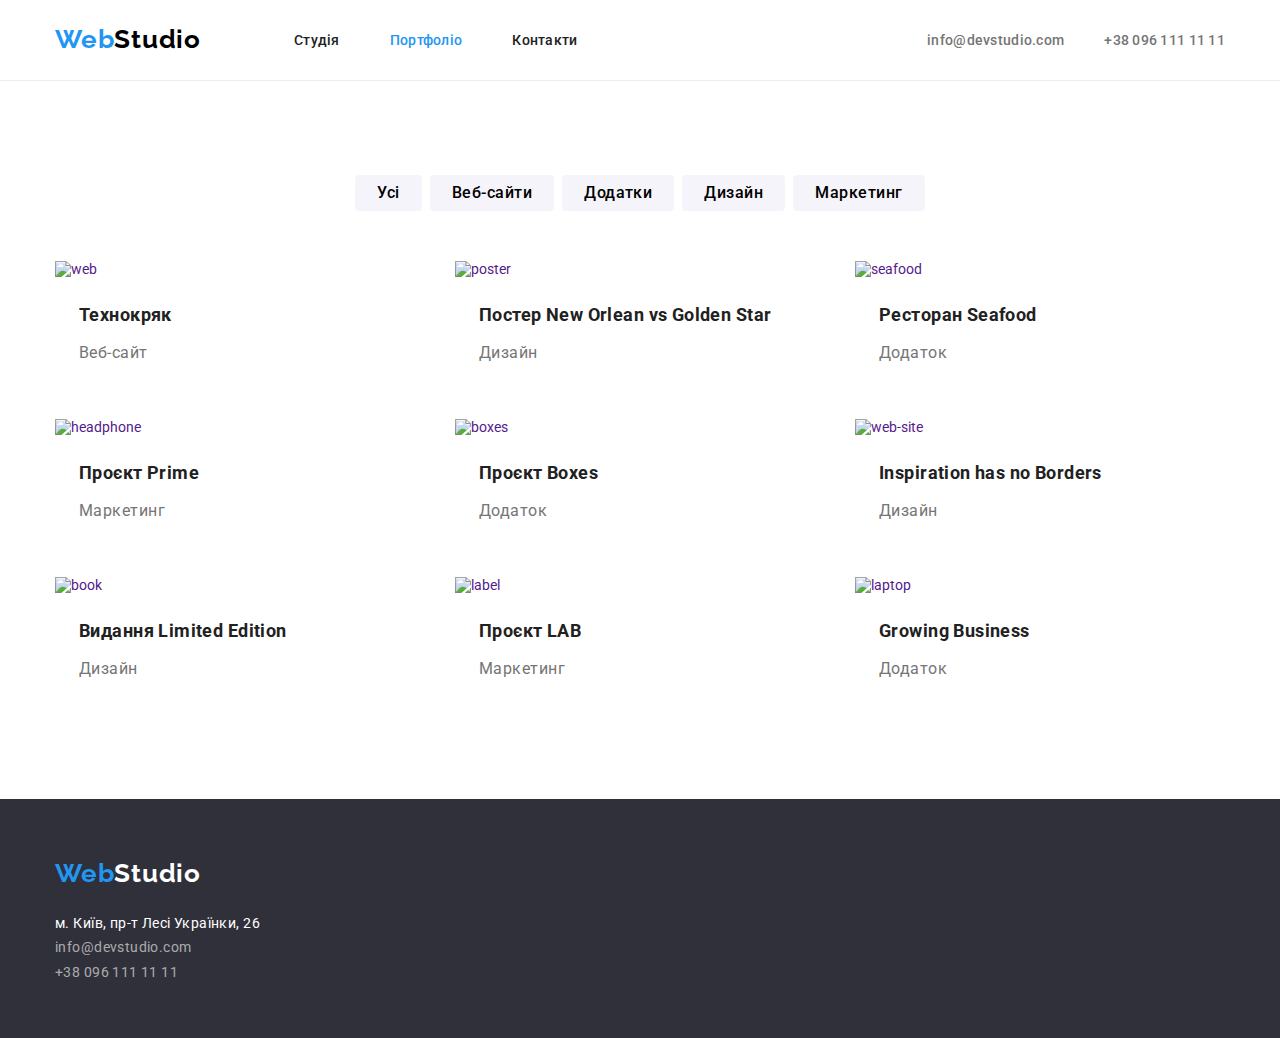
==== portfolio.html @ da52d229 "intermidiate" ====
<!DOCTYPE html>
<html lang="uk">
  <head>
    <meta charset="UTF-8" />
    <meta name="viewport" content="width=device-width, initial-scale=1.0" />
    <title>galery</title>
    <link
      rel="stylesheet"
      href="https://cdn.jsdelivr.net/npm/modern-normalize@2.0.0/modern-normalize.min.css"
    />
    <link rel="stylesheet" href="./css/styles.css" />
    <link rel="preconnect" href="https://fonts.googleapis.com" />
    <link rel="preconnect" href="https://fonts.gstatic.com" crossorigin />
    <link
      href="https://fonts.googleapis.com/css2?family=Raleway:wght@700&family=Roboto:wght@400;500;700;900&display=swap"
      rel="stylesheet"
    />
  </head>
  <body>
    <header class="header">
      <div class="container header">
        <nav class="navigation">
          <a class="webstudio-header" href="index.html"
            ><span class="web">Web</span><span class="studio">Studio</span></a
          >
          <ul class="navigation-header">
            <li><a class="nav" href="index.html">Студія </a></li>
            <li>
              <a class="nav nav-portf" href="portfolio.html">Портфоліо </a>
            </li>
            <li><a class="nav" href="">Контакти </a></li>
          </ul>
        </nav>
        <ul class="contact-header">
          <li>
            <a class="contact" href="mailto:info@devstudio.com"
              >info@devstudio.com</a
            >
          </li>
          <li>
            <a class="contact" href="tel:+380961111111">+38 096 111 11 11</a>
          </li>
        </ul>
      </div>
    </header>
    <main>
      <section class="section">
        <div class="container galery">
          <ul class="galery-nav">
            <li><button type="button" class="radio-button">Усі</button></li>
            <li>
              <button type="button" class="radio-button">Веб-сайти</button>
            </li>
            <li><button type="button" class="radio-button">Додатки</button></li>
            <li><button type="button" class="radio-button">Дизайн</button></li>
            <li>
              <button type="button" class="radio-button">Маркетинг</button>
            </li>
          </ul>

          <ul class="galery-item">
            <li class="item">
              <a href="">
                <img src="./images/tecnokryak.jpg" alt="web" width="370" />
                <h2 class="signature">Технокряк</h2>
                <p class="item-sigh">Веб-сайт</p>
              </a>
            </li>

            <li class="item">
              <a href="">
                <img src="./images/poster.jpg" alt="poster" width="370" />
                <h2 class="signature">Постер New Orlean vs Golden Star</h2>
                <p class="item-sigh">Дизайн</p>
              </a>
            </li>

            <li class="item">
              <a href="">
                <img src="./images/seafood.jpg" alt="seafood" width="370" />
                <h2 class="signature">Ресторан Seafood</h2>
                <p class="item-sigh">Додаток</p>
              </a>
            </li>

            <li class="item">
              <a href="">
                <img
                  src="./images/headphones.jpg"
                  alt="headphone"
                  width="370"
                />
                <h2 class="signature">Проєкт Prime</h2>
                <p class="item-sigh">Маркетинг</p>
              </a>
            </li>

            <li class="item">
              <a href="">
                <img src="./images/boxes.jpg" alt="boxes" width="370" />
                <h2 class="signature">Проєкт Boxes</h2>
                <p class="item-sigh">Додаток</p>
              </a>
            </li>

            <li class="item">
              <a href="">
                <img src="./images/web.jpg" alt="web-site" width="370" />
                <h2 class="signature">Inspiration has no Borders</h2>
                <p class="item-sigh">Дизайн</p>
              </a>
            </li>

            <li class="item">
              <a href="">
                <img src="./images/books.jpg" alt="book" width="370" />
                <h2 class="signature">Видання Limited Edition</h2>
                <p class="item-sigh">Дизайн</p>
              </a>
            </li>

            <li class="item">
              <a href="">
                <img src="./images/label.jpg" alt="label" width="370" />
                <h2 class="signature">Проєкт LAB</h2>
                <p class="item-sigh">Маркетинг</p>
              </a>
            </li>

            <li class="item">
              <a href="">
                <img src="./images/laptop.jpg" alt="laptop" width="370" />
                <h2 class="signature">Growing Business</h2>
                <p class="item-sigh">Додаток</p>
              </a>
            </li>
          </ul>
        </div>
      </section>
    </main>
    <footer class="footer">
      <div class="container">
        <a class="webstudio" href="index.html "
          ><span class="web">Web</span
          ><span class="studio-footer">Studio</span></a
        >
        <address class="adress">
          м. Київ, пр-т Лесі Українки, 26
          <a class="contact-footer" href="mailto:info@devstudio.com"
            >info@devstudio.com</a
          >
          <a class="contact-footer" href="tel:+380961111111"
            >+38 096 111 11 11</a
          >
        </address>
      </div>
    </footer>
  </body>
</html>
---- css/styles.css ----
/* #212121; - основний текст */
/* #757575; - підписи */
/* лого - #000000 #2196F3; */
:root{
  --title-text-color: #212121;
  --primary-text-color:#757575;
  --accent-color: #2196F3;
  --second-accent-color:#F5F4FA;
}
body{
   font-family: roboto, sans-serif;
   font-size: 14px;
   color: #212121;
   font-weight: 400;
}
.section{
  padding-top: 94px;
  padding-bottom: 94px;
}
ul {
  list-style-type: none;
}

a {
  text-decoration: none;
}
/* header */
.container {
  width: 1200px;
  padding-left: 15px;
  padding-right: 15px;
  margin-left: auto;
  margin-right: auto;
}
header{
  border-bottom: 1px solid #ECECEC;
}
 .web{
   color:var(--accent-color);
   font-family: raleway;
   font-size: 26px;
   letter-spacing: 0.78px;
   font-weight: 700;
 }
 .studio{
    color:black;
   font-family: raleway;
   font-size: 26px;
   letter-spacing: 0.78px;
   font-weight: 700;}

  .webstudio-header{
   text-decoration: none;
   margin-right: 93px;
   /* margin-top: 24px;
   margin-bottom: 25px; */
 } 

 .navigation-header{
  display: flex;
  justify-content: space-between;
  margin-top: 0px;
  margin-bottom:0px ;
  padding-left: 0px;


 } 
 .navigation {
   display: flex;
  align-items: center;
 } 

.contact-header{
  display: flex;
  margin-left: auto;
  margin-top: 0px;
  margin-bottom: 0px;
  padding-left: 0px;
} 

.contact-header li{ 
  margin-left: 40px;
}
.contact-header li:first-child{
  margin-left: 0px;
}
 .header{
  display: flex;
  align-items: center;
   
  margin-bottom: 0px;
 } 

.navigation-header li:last-child{
  margin-right: 0px;
} 
 .nav{
 font-weight: 500;
 letter-spacing: 0.28px;
 color: var(--title-text-color);
 text-decoration: none;
 display: block;
 margin-right: 50px;
 padding-top: 32px;
 padding-bottom: 32px;

 }
 .nav-index,
 .nav-portf{
  color: var(--accent-color);
  font-weight: 500;

 }
.nav:hover{
   color:var(--accent-color);
 }
 .nav:focus{
  color:var(--accent-color);
 }

 .contact{

   color:var(--primary-text-color);
   font-weight: 500;
   letter-spacing: 0.28px;
   text-decoration: none;
 }

 .contact:hover{
   color:var(--accent-color);
 }
 .contact:focus {
   color: var(--accent-color);
 }
 /* hero */
.hero{
    background-color: #2F303A;
    padding-bottom: 200px;
    padding-top: 200px;
  
 }
 .hero-title{
   color:#FFFFFf;
   text-align: center;
   font-size: 44px;
   font-weight: 900;
   line-height: 1.36;
   letter-spacing: 2.64px;
   text-transform: uppercase;
   margin-top:0px;
   margin-bottom: 30px;
   width: 696px;
   margin-right: auto;
   /* не центрується кнопка */
   margin-left: auto;

 }

 .button-hero{
   color: #FFF;
    font-size: 16px;
    font-weight: 700;
    line-height: 1.87;
    letter-spacing: 0.96px;
    background: var(--accent-color);
    cursor: pointer;
    border-radius: 4px;
    padding: 10px 24px;
    border: #2196F3;
    margin-left: auto;
    margin-right: auto;
 }

 /* descriotion */
 .description-title{
 
  margin-top: 0px;
  margin-bottom: 10px;
     font-size: 14px;
      font-weight: 700;
      letter-spacing: 0.42px;
 }
 .description{
color: var(--primary-text-color);
   line-height: 1.7;
   letter-spacing: 0.42px;
   margin-bottom: 0px;
   margin-top: 0px;
 }
  .dscr{
    display: flex;
    justify-content: space-between;
    padding-left: 0px;
    margin-top: 0px; 
    margin-bottom: 0px;
    padding-bottom: 94px;
  }
  .dscr li{
margin-right: 30px;
width: 270px;
  }
  .dscr :last-child{
    margin-right:0px;
  }
/* info */
.info{
  display: flex;
  padding-left: 0px;
  margin-top: 0px;

}

.item{
  margin-right: 30px;
}
.item>img{
  display: block;
}

.item:last-child{
  margin-right: 0px;
}
    /* comand */
 .title{
      font-size: 36px;
    text-align: center;
      letter-spacing: 1.08px;
      margin-top: 0px;
      margin-bottom: 50px;

 }
 .comand{
  background-color: var(--second-accent-color);
 
  margin-bottom: 0px;
}

 .team{
  display: flex;
  padding-left: 0px;
  margin-bottom: 0px;
 }
.member{
  margin-right: 30px;
  margin-top: 0px;
  text-align: center;
  background-color: #FFF;
  border-bottom: 1px solid #757575;
  border-radius: 4px;
 
}
.member:last-child{
  margin-right: 0px;
}
.member img{
  margin-bottom: 30px;
 
}
 .name{     
      font-size: 16px;
      font-weight: 500;
      letter-spacing: 0.48px;
      margin-bottom: 10px;
      margin-top:0px;
      
 }
 .prof{
   color: var(--primary-text-color);
      font-size: 16px;
      letter-spacing: 0.48px;
      text-decoration: none;
      margin-top: 0px;
      margin-bottom: 30px;
 }
 .adress{
   color: #FFF;
      line-height: 0.87;
      letter-spacing: 0.42px;
      font-style: normal;
      margin-top: 28px;
      margin-bottom: 0px;
 }
 
 .radio-button{
  font-size: 16px;
  font-weight: 500;
  line-height: 1.5;
  letter-spacing: 0.48px;
  cursor: pointer;
  background-color: var(--second-accent-color);
  font-family: inherit;
  border: #757575;
  padding: 6px 22px;
  border-radius: 4px;
  margin:0px;
}
/* .galery-nav:last-child{
  margin-left: 0px;
} */
.galery-nav li{
  margin-right: 8px;
}
.galery-nav li:last-child{
  margin-right: 0px;
}
 .radio-button:hover{
  color: #fff;
  background-color: var(--accent-color);
 }
  .radio-button:focus {
   color: #fff;
  background-color: var(--accent-color);
}

 .signature{
  text-decoration: none;
    font-size: 18px;
    font-weight: 700;
    letter-spacing: 0.42px;
    color: var(--title-text-color);
    line-height: 0.5px;
    margin: 0px;
    margin-top: 20px;
    line-height: 2.0;
    margin-left: 24px;

 }

 
 .contact-footer{
  color: rgba(255, 255, 255, 0.60);
  text-decoration: none ;
  font-style: normal;
  display: block;
 }
 .contact-footer:first-child{
  margin-top: 12px;
  margin-bottom: 12px;
 }
 .contact-footer:hover,
 .contact0footer:focus{
  color: var(--accent-color);
 }

 .footer{
  background-color: #2F303A;
  padding-top: 60px;
  padding-bottom: 60px;
    /* padding-left: 215px; */
 }
   .studio-footer{
  color: #FFF;
  font-family: raleway;
  font-size: 26px;
     letter-spacing: 0.78px;
    font-weight: 700;
   

 }  
.galery-nav{
  display: flex;
  margin-top: 0px;
  justify-content: center;
  padding-left: 0px;
  margin-bottom: 50px;
}

 .galery{
  /* padding-top: 94px;
  padding-bottom: 94px; */
  margin-bottom: 0px;
}
.galery-item{
  display: flex;
  flex-wrap: wrap;
  /* justify-content: center; */
  padding-left: 0px;
  margin-bottom: 0px;
  margin-top: 0px;
}
.item{
  margin-right: 30px;
  margin-bottom: 30px;
  /* border: 1px solid #ECECEC;
   */
}
.item img{
  display: block;
}
.item:nth-child(3n){
  margin-right: 0px;
}
.item:nth-last-child(-n + 3) {
  margin-bottom: 0px;
}
.item-sigh{
 color: var(--primary-text-color);
 font-size: 16px;
 letter-spacing: 0.48px;
 text-decoration: none;

 margin-top: 4px;
 line-height: 2.0;
 margin-left: 24px;
 margin-bottom: 20px;
}
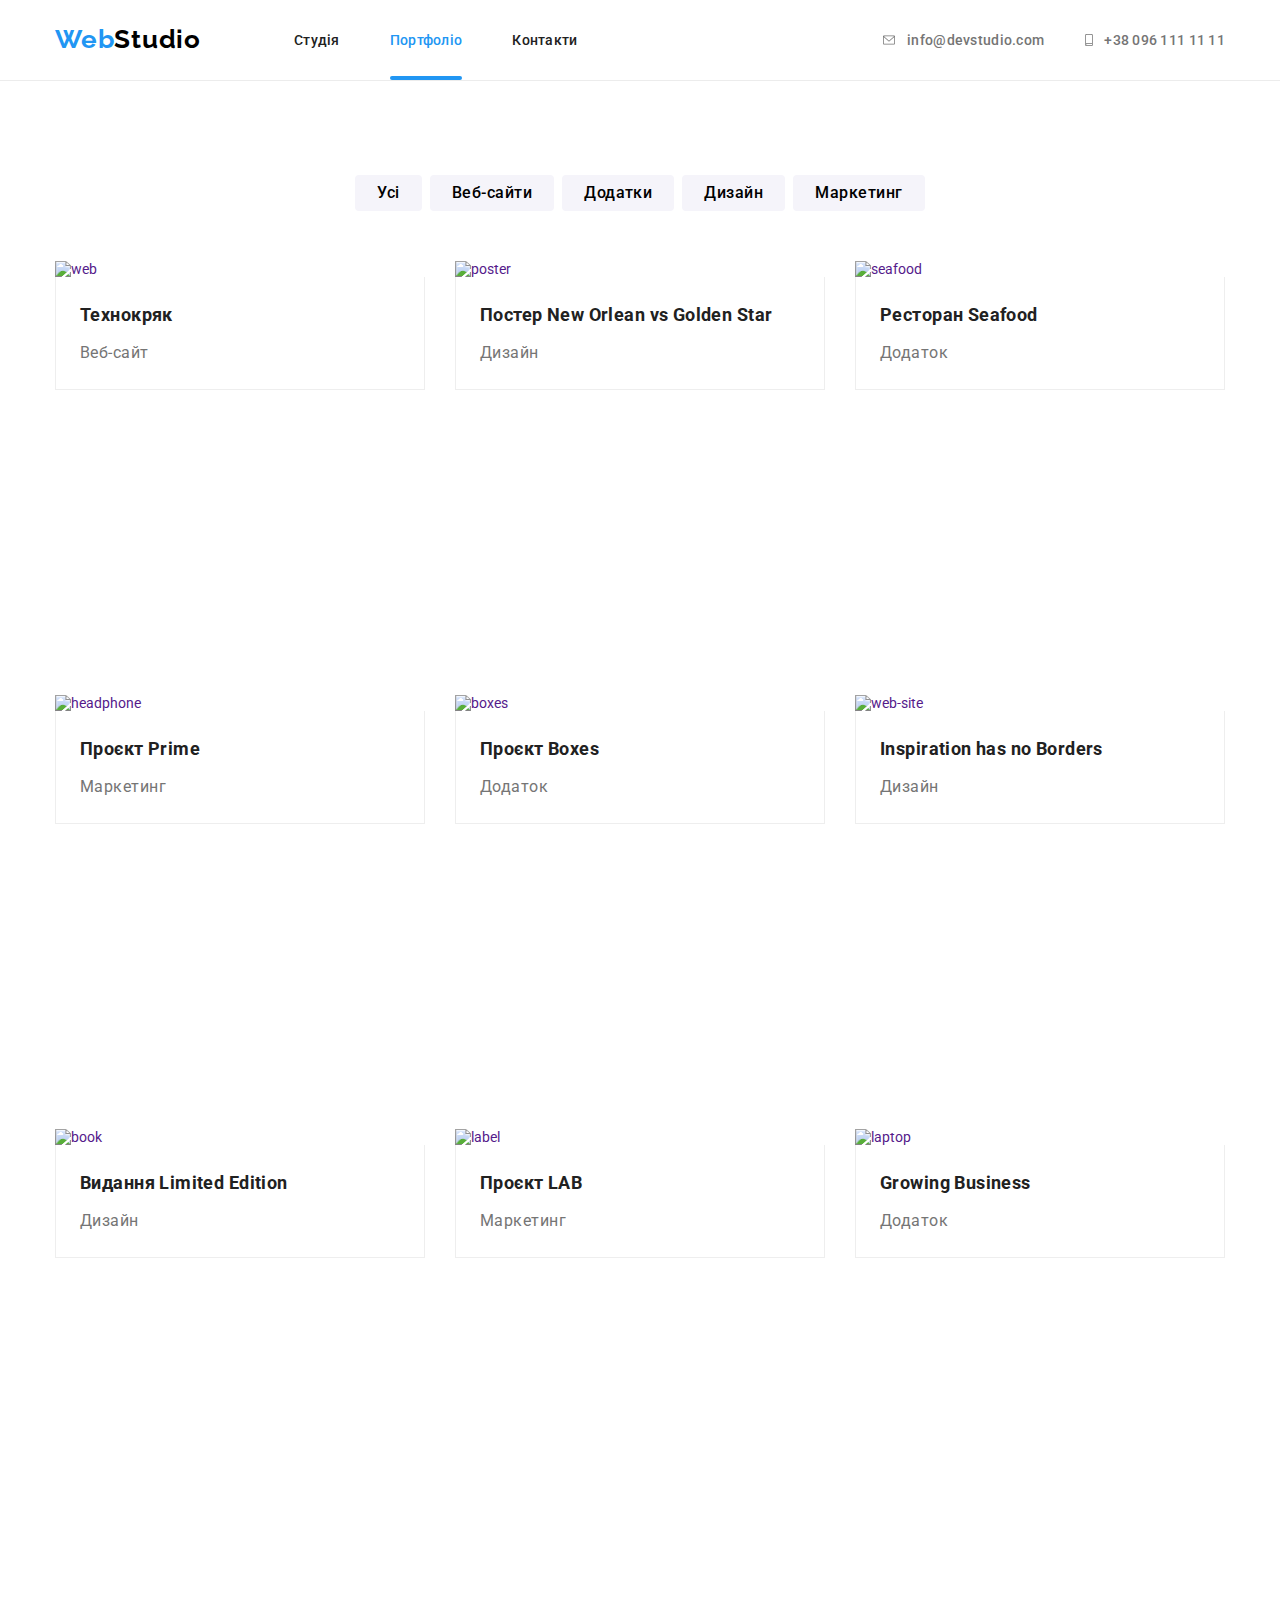
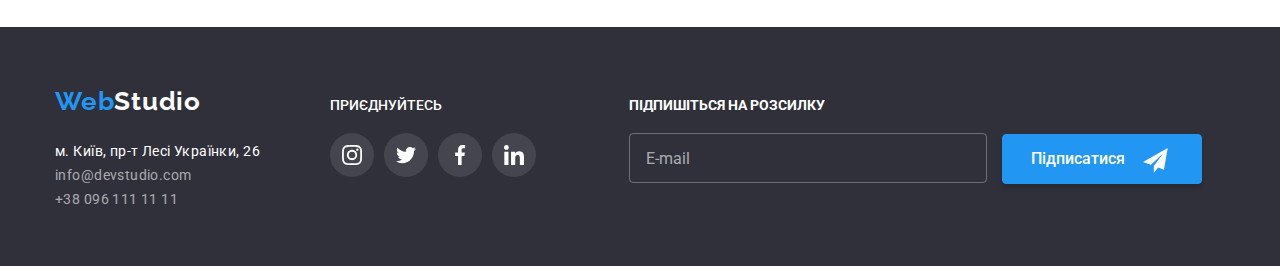
==== commit 1650faec: "f" ====
--- a/portfolio.html
+++ b/portfolio.html
@@ -17,16 +17,18 @@
     />
   </head>
   <body>
-    <header class="header">
+    <header>
       <div class="container header">
         <nav class="navigation">
           <a class="webstudio-header" href="index.html"
             ><span class="web">Web</span><span class="studio">Studio</span></a
           >
           <ul class="navigation-header">
-            <li><a class="nav" href="index.html">Студія </a></li>
-            <li>
-              <a class="nav nav-portf" href="portfolio.html">Портфоліо </a>
+            <li>
+              <a class="nav" href="index.html">Студія </a>
+            </li>
+            <li>
+              <a class="nav current" href="portfolio.html">Портфоліо </a>
             </li>
             <li><a class="nav" href="">Контакти </a></li>
           </ul>
@@ -34,16 +36,25 @@
         <ul class="contact-header">
           <li>
             <a class="contact" href="mailto:info@devstudio.com"
-              >info@devstudio.com</a
+              ><svg class="envelope" width="16" height="12">
+                <use href="./images/sprite.svg#icon-envelope"></use></svg>info@devstudio.com</a
             >
           </li>
           <li>
-            <a class="contact" href="tel:+380961111111">+38 096 111 11 11</a>
+            <a class="contact" href="tel:+380961111111"
+              ><svg class="tell">
+                <use
+                  href="./images/sprite.svg#icon-smartphonetel1"
+                  width="10px"
+                  height="12px"
+                ></use></svg >+38 096 111 11 11</a
+            >
           </li>
         </ul>
       </div>
     </header>
     <main>
+      <!-- навігація галереї -->
       <section class="section">
         <div class="container galery">
           <ul class="galery-nav">
@@ -58,88 +69,137 @@
             </li>
           </ul>
 
+          <!-- галерея -->
+
           <ul class="galery-item">
-            <li class="item">
-              <a href="">
+            <li class="item-list">
+              <a class="item" href="">
+                <div class="position">
                 <img src="./images/tecnokryak.jpg" alt="web" width="370" />
-                <h2 class="signature">Технокряк</h2>
-                <p class="item-sigh">Веб-сайт</p>
-              </a>
-            </li>
-
-            <li class="item">
-              <a href="">
+                <div class="anim"><p class="galery-dscr">Ресурс пропонує комплексні пропозиції з різним рівнем функціоналу та сервісів. Все це дозволить відвідувачу отримати вичерпні відомості про компанію чи приватну особу.</p></div>
+              </div>
+                <div class="item-dscr">
+                  <h2 class="signature">Технокряк</h2>
+                  <p class="item-sigh">Веб-сайт</p>
+                </div>
+              </a>
+            </li>
+
+            <li class="item-list">
+              <a class="item" href="">
+                <div class="position">
                 <img src="./images/poster.jpg" alt="poster" width="370" />
-                <h2 class="signature">Постер New Orlean vs Golden Star</h2>
-                <p class="item-sigh">Дизайн</p>
-              </a>
-            </li>
-
-            <li class="item">
-              <a href="">
+                <div class="anim"><p class="galery-dscr">Ресурс пропонує комплексні пропозиції з різним рівнем функціоналу та сервісів. Все це дозволить відвідувачу отримати вичерпні відомості про компанію чи приватну особу.</p></div>
+              </div>
+                <div class="item-dscr">
+                  <h2 class="signature">Постер New Orlean vs Golden Star</h2>
+                  <p class="item-sigh">Дизайн</p>
+                </div>
+              </a>
+            </li>
+
+            <li class="item-list">
+              <a class="item" href="">
+                <div class="position">
                 <img src="./images/seafood.jpg" alt="seafood" width="370" />
-                <h2 class="signature">Ресторан Seafood</h2>
-                <p class="item-sigh">Додаток</p>
-              </a>
-            </li>
-
-            <li class="item">
-              <a href="">
+                <div class="anim"><p class="galery-dscr">Ресурс пропонує комплексні пропозиції з різним рівнем функціоналу та сервісів. Все це дозволить відвідувачу отримати вичерпні відомості про компанію чи приватну особу.</p></div>
+              </div>
+                <div class="item-dscr">
+                  <h2 class="signature">Ресторан Seafood</h2>
+                  <p class="item-sigh">Додаток</p>
+                </div>
+              </a>
+            </li>
+
+            <li class="item-list">
+              <a class="item" href="">
+                <div class="position">
                 <img
                   src="./images/headphones.jpg"
                   alt="headphone"
                   width="370"
                 />
-                <h2 class="signature">Проєкт Prime</h2>
-                <p class="item-sigh">Маркетинг</p>
-              </a>
-            </li>
-
-            <li class="item">
-              <a href="">
+                <div class="anim"><p class="galery-dscr">Ресурс пропонує комплексні пропозиції з різним рівнем функціоналу та сервісів. Все це дозволить відвідувачу отримати вичерпні відомості про компанію чи приватну особу.</p></div>
+              </div>
+                <div class="item-dscr">
+                  <h2 class="signature">Проєкт Prime</h2>
+                  <p class="item-sigh">Маркетинг</p>
+                </div>
+              </a>
+            </li>
+
+            <li class="item-list">
+              <a class="item" href="">
+                <div class="position">
                 <img src="./images/boxes.jpg" alt="boxes" width="370" />
-                <h2 class="signature">Проєкт Boxes</h2>
-                <p class="item-sigh">Додаток</p>
-              </a>
-            </li>
-
-            <li class="item">
-              <a href="">
+                <div class="anim"><p class="galery-dscr">Ресурс пропонує комплексні пропозиції з різним рівнем функціоналу та сервісів. Все це дозволить відвідувачу отримати вичерпні відомості про компанію чи приватну особу.</p></div>
+              </div>
+                <div class="item-dscr">
+                  <h2 class="signature">Проєкт Boxes</h2>
+                  <p class="item-sigh">Додаток</p>
+                </div>
+              </a>
+            </li>
+
+            <li class="item-list">
+              <a class="item" href="">
+                <div class="position">
                 <img src="./images/web.jpg" alt="web-site" width="370" />
-                <h2 class="signature">Inspiration has no Borders</h2>
-                <p class="item-sigh">Дизайн</p>
-              </a>
-            </li>
-
-            <li class="item">
-              <a href="">
+                <div class="anim"><p class="galery-dscr">Ресурс пропонує комплексні пропозиції з різним рівнем функціоналу та сервісів. Все це дозволить відвідувачу отримати вичерпні відомості про компанію чи приватну особу.</p></div>
+              </div>
+                <div class="item-dscr">
+                  <h2 class="signature">Inspiration has no Borders</h2>
+                  <p class="item-sigh">Дизайн</p>
+                </div>
+              </a>
+            </li>
+
+            <li class="item-list">
+              <a class="item" href="">
+                <div class="position">
                 <img src="./images/books.jpg" alt="book" width="370" />
-                <h2 class="signature">Видання Limited Edition</h2>
-                <p class="item-sigh">Дизайн</p>
-              </a>
-            </li>
-
-            <li class="item">
-              <a href="">
+                <div class="anim"><p class="galery-dscr">Ресурс пропонує комплексні пропозиції з різним рівнем функціоналу та сервісів. Все це дозволить відвідувачу отримати вичерпні відомості про компанію чи приватну особу.</p></div>
+              </div>
+                <div class="item-dscr">
+                  <h2 class="signature">Видання Limited Edition</h2>
+                  <p class="item-sigh">Дизайн</p>
+                </div>
+              </a>
+            </li>
+
+            <li class="item-list">
+              <a class="item" href="">
+                <div class="position">
                 <img src="./images/label.jpg" alt="label" width="370" />
-                <h2 class="signature">Проєкт LAB</h2>
-                <p class="item-sigh">Маркетинг</p>
-              </a>
-            </li>
-
-            <li class="item">
-              <a href="">
+                <div class="anim"><p class="galery-dscr">Ресурс пропонує комплексні пропозиції з різним рівнем функціоналу та сервісів. Все це дозволить відвідувачу отримати вичерпні відомості про компанію чи приватну особу.</p></div>
+              </div>
+                <div class="item-dscr">
+                  <h2 class="signature">Проєкт LAB</h2>
+                  <p class="item-sigh">Маркетинг</p>
+                </div>
+              </a>
+            </li>
+
+            <li class="item-list">
+              <a class="item" href="">
+                <div class="position">
                 <img src="./images/laptop.jpg" alt="laptop" width="370" />
-                <h2 class="signature">Growing Business</h2>
-                <p class="item-sigh">Додаток</p>
+                <div class="anim"><p class="galery-dscr">Ресурс пропонує комплексні пропозиції з різним рівнем функціоналу та сервісів. Все це дозволить відвідувачу отримати вичерпні відомості про компанію чи приватну особу.</p></div>
+              </div>
+                <div class="item-dscr">
+                  <h2 class="signature">Growing Business</h2>
+                  <p class="item-sigh">Додаток</p>
+                </div>
               </a>
             </li>
           </ul>
         </div>
       </section>
     </main>
+    <!-- футер -->
     <footer class="footer">
-      <div class="container">
+      <div class="container end">
+        <div сlass="footer-item">
         <a class="webstudio" href="index.html "
           ><span class="web">Web</span
           ><span class="studio-footer">Studio</span></a
@@ -154,6 +214,58 @@
           >
         </address>
       </div>
+      <div class="footer-item">
+        <p class="welcome">Приєднуйтесь</p>
+        <ul class="social-list">
+          <li class="socials-item">
+            <a class="socials-link-end"
+              href=""
+              target="_blank"
+              rel="noopener noreferrer"
+              aria-label="іконка Інстаграм"
+            >
+              <svg class="socials-icon-end" width="20px" height="20px">
+                <use
+                  href="./images/sprite.svg#icon-instagram" ></use></svg></a>
+          </li>
+          <li class="socials-item"><a class="socials-link-end"
+            href=""
+            target="_blank"
+            rel="noopener noreferrer"
+            aria-label="іконка Твітер"
+          >
+            <svg class="socials-icon-end" width="20px" height="20px">
+              <use
+                href="./images/sprite.svg#icon-twitter-1" ></use></svg></a></li>
+          <li class="socials-item"><a class="socials-link-end"
+            href=""
+            target="_blank"
+            rel="noopener noreferrer"
+            aria-label="іконка Фейсбук"
+          >
+            <svg class="socials-icon-end
+            " width="20px" height="20px">
+              <use
+                href="./images/sprite.svg#icon-facebook-1" ></use></svg></a></li>
+          <li class="socials-item "><a class="socials-link-end"
+            href=""
+            target="_blank"
+            rel="noopener noreferrer"
+            aria-label="іконка Лінкедін"
+          >
+            <svg class="socials-icon-end" width="20px" height="20px">
+              <use
+                href="./images/sprite.svg#icon-linkedin-1" ></use></svg></a></li>
+        </ul>
+       
+      </div>
+      <form class="footer-form">
+        <b class="subscribe">Підпишіться на розсилку</b>
+        <input class="input-footer" type="email" name="user-email" placeholder="E-mail">
+        <button class="footer-button" type="submit"> <svg class="button-icon" width="33" height="33"><use class="use" href="./images/sprite.svg#send"  ></use></svg>Підписатися</button>
+       
+      </form>
+      </div>
     </footer>
   </body>
 </html>
--- a/css/styles.css
+++ b/css/styles.css
@@ -6,7 +6,18 @@
   --primary-text-color:#757575;
   --accent-color: #2196F3;
   --second-accent-color:#F5F4FA;
-}
+  --timing-function: cubic-bezier(0.4, 0, 0.2, 1)
+}
+.img{
+  display: block;
+ 
+}
+h1,h2,h3{
+  margin:0px
+}
+/* img{
+  display: block;
+} */
 body{
    font-family: roboto, sans-serif;
    font-size: 14px;
@@ -47,7 +58,8 @@
    font-family: raleway;
    font-size: 26px;
    letter-spacing: 0.78px;
-   font-weight: 700;}
+   font-weight: 700;
+  }
 
   .webstudio-header{
    text-decoration: none;
@@ -76,11 +88,14 @@
   margin-top: 0px;
   margin-bottom: 0px;
   padding-left: 0px;
+  align-items: flex-end;
 } 
 
 .contact-header li{ 
+
   margin-left: 40px;
 }
+
 .contact-header li:first-child{
   margin-left: 0px;
 }
@@ -95,37 +110,74 @@
   margin-right: 0px;
 } 
  .nav{
+ position: relative;
+ display: block;
  font-weight: 500;
  letter-spacing: 0.28px;
- color: var(--title-text-color);
  text-decoration: none;
- display: block;
+ display: inline-block;
  margin-right: 50px;
+ padding-bottom: 32px;
  padding-top: 32px;
- padding-bottom: 32px;
-
- }
- .nav-index,
- .nav-portf{
+  color: var(--title-text-color);
+  transition: color 250ms cubic-bezier(0.4,0, 0.2, 1);
+ }
+
+ .nav:hover,
+ .nav:focus {
+   color: var(--accent-color);
+
+ }
+
+ .current{
   color: var(--accent-color);
   font-weight: 500;
-
- }
-.nav:hover{
-   color:var(--accent-color);
- }
- .nav:focus{
-  color:var(--accent-color);
- }
+ }
+
+ .current::after{
+  position: absolute;
+  bottom: 0;
+  left:0;
+  content: "";
+  width: 100%;
+  height: 4px;
+  border-radius: 2px;
+  display: block;
+  background-color: var(--accent-color);
+ }
+
 
  .contact{
-
+   display: flex;
+   align-items: center;
+   justify-content: end;
    color:var(--primary-text-color);
    font-weight: 500;
    letter-spacing: 0.28px;
    text-decoration: none;
- }
-
+   transition: color 250ms cubic-bezier(0.4, 0, 0.2, 1);
+ 
+ }
+.envelope{
+  fill: var(--primary-text-color);
+  margin-right: 10px;
+  transition: fill 250ms cubic-bezier(0.4, 0, 0.2, 1);
+}
+.tell{
+  width: 10px;
+  height: 12px;
+  margin-right: 10px ;
+  fill: var(--primary-text-color);
+  transition: fill 250ms cubic-bezier(0.4, 0, 0.2, 1);
+}
+.contact:hover .envelope,
+.contact:focus .envelope{
+  fill: var(--accent-color);
+}
+.contact:hover .tell,
+.contact:focus .tell{
+  fill: var(--accent-color);
+}
  .contact:hover{
    color:var(--accent-color);
  }
@@ -137,6 +189,11 @@
     background-color: #2F303A;
     padding-bottom: 200px;
     padding-top: 200px;
+    background-image: linear-gradient(to bottom, rgba(47,48,58, 0.4), rgba(47,48,58,0.4)), url(../images/hero.jpg) ;
+    max-width: 1600px;
+    margin-left: auto;
+    margin-right: auto;
+    background-repeat: no-repeat;
   
  }
  .hero-title{
@@ -151,8 +208,8 @@
    margin-bottom: 30px;
    width: 696px;
    margin-right: auto;
-   /* не центрується кнопка */
    margin-left: auto;
+  
 
  }
 
@@ -166,12 +223,76 @@
     cursor: pointer;
     border-radius: 4px;
     padding: 10px 24px;
-    border: #2196F3;
-    margin-left: auto;
-    margin-right: auto;
- }
-
- /* descriotion */
+    border: none;
+    margin: auto;
+    display: block;
+ 
+    min-width: 216px;
+   
+ }
+
+ /*modal-form*/
+  .modal-btn{
+  position: absolute; 
+  display: flex;
+  justify-content: center;
+  align-items: center;
+  object-fit: cover;
+  width: 30px;
+  height: 30px;
+  border-radius: 50%;
+  border: rgba(0, 0, 0, 0.1) 1px solid;
+  top:8px;
+  right: 8px;
+  cursor: pointer;
+  padding: 0px; 
+  background-color: transparent;
+ } 
+ .close{
+  fill: #000;
+ }
+ .modal-btn:hover .close,
+ .modal-btn:focus .close{
+  fill:var(--accent-color);
+ }
+  .modal-wrapper{
+  position: absolute;
+  width: 528px;
+  height: 581px;
+  background-color: #FFF;
+  border-radius: 4px;
+  top: 50%;
+  left: 50%;
+  transform:  translate(-50%, -50%) ;
+  scale: 1;
+  box-shadow: 0px 1px 3px 0px rgba(0, 0, 0, 12%),
+      0px 1px 1px 0px rgba(0, 0, 0, 14%),
+      0px 2px 1px 0px rgba(0, 0, 0, 20%);
+  z-index: 10;
+  transition: scale 300ms cubic-bezier(0.4, 0, 0.2, 1);
+  padding: 40px;
+ }
+ .backdrop{
+  position: fixed;
+  top: 0px;
+  left: 0px;
+  background-color: rgba( 0,0, 0, 0.2);
+  width: 100%;
+  height: 100%;
+  transition: opacity 250ms cubic-bezier(0.4, 0, 0.2, 1), visibility 250ms cubic-bezier(0.4, 0, 0.2, 1) ;
+ }
+.is-hidden{
+  opacity: 0;
+  pointer-events: none;
+  visibility: hidden;
+ }
+ .is-hidden .modal-wrapper {
+  transform: translate(-50%, -50%);
+  scale: 0.3;
+  
+ }
+
+ /* description */
  .description-title{
  
   margin-top: 0px;
@@ -180,6 +301,7 @@
       font-weight: 700;
       letter-spacing: 0.42px;
  }
+ 
  .description{
 color: var(--primary-text-color);
    line-height: 1.7;
@@ -193,33 +315,40 @@
     padding-left: 0px;
     margin-top: 0px; 
     margin-bottom: 0px;
-    padding-bottom: 94px;
+   
   }
-  .dscr li{
+.dscr li{
 margin-right: 30px;
 width: 270px;
   }
+.dscr-item{
+  background-color: #F5F4FA;
+  width: 270px;
+  height: 120px;
+  display: flex;
+  justify-content: center;
+  align-items: center;
+  margin-bottom: 30px;
+}
   .dscr :last-child{
     margin-right:0px;
   }
 /* info */
+.section-info{
+  padding-top: 0px;
+
+}
 .info{
   display: flex;
   padding-left: 0px;
   margin-top: 0px;
-
-}
-
-.item{
-  margin-right: 30px;
-}
-.item>img{
-  display: block;
-}
-
-.item:last-child{
-  margin-right: 0px;
-}
+  margin-bottom: 0px;
+
+
+}
+
+
+
     /* comand */
  .title{
       font-size: 36px;
@@ -239,38 +368,42 @@
   display: flex;
   padding-left: 0px;
   margin-bottom: 0px;
+  margin-top: 0px;
  }
 .member{
+  display: block;
   margin-right: 30px;
   margin-top: 0px;
   text-align: center;
   background-color: #FFF;
-  border-bottom: 1px solid #757575;
+  border-bottom: 1px solid #ECECEC;
+  
   border-radius: 4px;
+  box-shadow: 0px 1px 3px 0px rgba(0, 0, 0, 12%),
+  0px 1px 1px 0px rgba(0, 0, 0, 14%),
+  0px 2px 1px 0px rgba(0, 0, 0, 20%);
  
 }
 .member:last-child{
   margin-right: 0px;
 }
-.member img{
-  margin-bottom: 30px;
- 
-}
+ 
  .name{     
       font-size: 16px;
       font-weight: 500;
       letter-spacing: 0.48px;
-      margin-bottom: 10px;
-      margin-top:0px;
-      
+      margin-bottom: 10px;  
  }
  .prof{
    color: var(--primary-text-color);
       font-size: 16px;
       letter-spacing: 0.48px;
       text-decoration: none;
-      margin-top: 0px;
-      margin-bottom: 30px;
+      margin: 0px;
+      margin-bottom: 16px;
+ }
+ .member-dscr{
+  padding: 30px 0px;
  }
  .adress{
    color: #FFF;
@@ -289,14 +422,14 @@
   cursor: pointer;
   background-color: var(--second-accent-color);
   font-family: inherit;
-  border: #757575;
+  border: none;
   padding: 6px 22px;
   border-radius: 4px;
   margin:0px;
-}
-/* .galery-nav:last-child{
-  margin-left: 0px;
-} */
+  
+  transition: box-shadow 250ms cubic-bezier(0.4, 0, 0.2, 1), background-color 250ms cubic-bezier(0.4, 0, 0.2, 1), color 250ms cubic-bezier(0.4, 0, 0.2, 1);
+}
+
 .galery-nav li{
   margin-right: 8px;
 }
@@ -306,10 +439,17 @@
  .radio-button:hover{
   color: #fff;
   background-color: var(--accent-color);
- }
+  box-shadow: 0px 3px 1px 0px rgba(0, 0, 0, 10%),
+  0px 1px 2px 0px rgba(0, 0, 0, 8%),
+  0px 2px 2px 0px rgba(0, 0, 0, 12%);
+}
   .radio-button:focus {
    color: #fff;
+   outline: none;
   background-color: var(--accent-color);
+  box-shadow: 0px 3px 1px 0px rgba(0, 0, 0, 10%),
+  0px 1px 2px 0px rgba(0, 0, 0, 8%),
+  0px 2px 2px 0px rgba(0, 0, 0, 12%);
 }
 
  .signature{
@@ -320,25 +460,22 @@
     color: var(--title-text-color);
     line-height: 0.5px;
     margin: 0px;
-    margin-top: 20px;
     line-height: 2.0;
-    margin-left: 24px;
-
- }
-
- 
+ }
+
  .contact-footer{
   color: rgba(255, 255, 255, 0.60);
   text-decoration: none ;
   font-style: normal;
   display: block;
+  transition: color 250ms cubic-bezier(0.4, 0, 0.2, 1);
  }
  .contact-footer:first-child{
   margin-top: 12px;
   margin-bottom: 12px;
  }
  .contact-footer:hover,
- .contact0footer:focus{
+ .contact-footer:focus{
   color: var(--accent-color);
  }
 
@@ -357,40 +494,75 @@
    
 
  }  
-.galery-nav{
+ /* portfolio */
+
+ .galery-nav{
   display: flex;
   margin-top: 0px;
   justify-content: center;
   padding-left: 0px;
   margin-bottom: 50px;
 }
-
  .galery{
-  /* padding-top: 94px;
-  padding-bottom: 94px; */
+
   margin-bottom: 0px;
 }
 .galery-item{
   display: flex;
   flex-wrap: wrap;
-  /* justify-content: center; */
+  
   padding-left: 0px;
   margin-bottom: 0px;
   margin-top: 0px;
 }
-.item{
+.item-list{
+  
   margin-right: 30px;
   margin-bottom: 30px;
-  /* border: 1px solid #ECECEC;
-   */
-}
-.item img{
-  display: block;
-}
-.item:nth-child(3n){
+  width: 370px;
+  height: 404px;
+
+}
+
+.item-info{
+
+  display: block;
+  margin-right: 30px;
+  margin-bottom: 30px;
+  width: 370px;
+ 
+}
+.thumb{
+  position: relative;
+  width: 370px;
+  height: 294px;
+
+ 
+}
+.thumb img{
+  position: relative;
+z-index: -1; 
+}
+.item-content{
+  position: absolute;
+  margin: 0px;
+  left: 0px;
+  bottom: 0px;
+  width: 100%;
+  height: 70px;
+  font-weight: bold;
+  background-color: rgba( 47,48, 58, 0.8);
+  color: #FFF;
+  text-align: center;
+  text-transform: uppercase;
+  padding-top: 27px;
+  z-index: -1;
+  
+}
+.item-list:nth-child(3n){
   margin-right: 0px;
 }
-.item:nth-last-child(-n + 3) {
+.item-list:nth-last-child(-n + 3) {
   margin-bottom: 0px;
 }
 .item-sigh{
@@ -398,9 +570,365 @@
  font-size: 16px;
  letter-spacing: 0.48px;
  text-decoration: none;
-
  margin-top: 4px;
  line-height: 2.0;
- margin-left: 24px;
- margin-bottom: 20px;
+ margin-bottom: 0px;
+
+}
+.item-dscr{
+  padding: 20px 24px;
+  border: #eee 1px solid;
+  border-top: none;
+}
+.social-list{
+  display: flex;
+  justify-content: center;
+  padding: 0px;
+  align-items: center;
+  margin-bottom: 0px;
+}
+
+.socials-item:not(:last-child){
+  margin-right: 10px;
+}
+
+.socials-link{
+  width: 44px;
+  height: 44px;
+  background-color: #FFFFFf;
+  display:flex;
+  justify-content: center;
+  align-items: center;
+  border-radius: 50%;
+  transition: background-color 250ms cubic-bezier(0.4, 0, 0.2, 1);
+}
+.socials-icon{
+  fill: #afb1b8;
+  transition:  fill 250ms cubic-bezier(0.4, 0, 0.2, 1);
+}
+
+.socials-link:hover .socials-icon{
+ fill:#FFF;
+}
+.socials-link:focus .socials-icon{
+  fill:#FFF;
+}
+.socials-link:hover{
+  background-color: var(--accent-color);
+}
+.socials-link:focus{
+  outline: none;
+  background-color: var(--accent-color);
+} 
+.clients{
+  display: flex;
+  margin: 0px;
+  justify-content: center;
+  align-items: center;
+  padding: 0px;
+}
+.clients-item{
+
+  margin-right: 30px ;
+ 
+}
+.clients-item:last-child{
+  margin-right: 0px;
+}
+.clients-link{
+  width: 170px;
+  height: 90px;
+  border: 1px solid #AFB1B8;
+  border-radius: 4px;
+
+  justify-content: center;
+  align-items: center;
+  display: flex;
+  transition:  border 250ms cubic-bezier(0.4, 0, 0.2, 1);
+}
+.clients-icon{
+width: 106px;
+height: 60px;
+fill:#afb1b8;
+transition: fill 250ms cubic-bezier(0.4, 0, 0.2, 1);
+}
+.clients-link:hover .clients-icon{
+  fill: #2196F3;
+}
+.clients-link:hover{
+  border: var(--accent-color) solid 1px;
+}
+.clients-link:focus .clients-icon{
+  fill: #2196F3;
+}
+.clients-link:focus{
+  outline: none;
+  border: var(--accent-color) solid 3px;
+}
+
+
+.welcome{
+  color: #FFF;
+  font-weight: 500;
+  text-transform: uppercase;
+  margin: 0px;
+  margin-bottom: 20px;
+}
+.socials-icon-end{
+  fill: #FFF;
+}
+.socials-link-end{
+  background-color:rgb(255, 255, 255, 0.1);
+  width: 44px;
+  height: 44px;
+  display:flex;
+  justify-content: center;
+  align-items: center;
+  border-radius: 50%;
+  outline: none;
+  transition: background-color 250ms cubic-bezier(0.4, 0, 0.2, 1);
+}
+ .socials-link-end:hover{
+   background-color: var(--accent-color);
+ }
+ .socials-link-end:focus{
+   background-color: var(--accent-color);
+ } 
+ .end{
+  display: flex;
+  align-items:baseline;
+}
+.footer-item{
+  margin-left: 70px;
+  margin-right: 93px;
+}
+/* GALERY */
+.item {
+  display: block;
+  transition:  box-shadow 250ms cubic-bezier(0.4, 0, 0.2, 1);
+
+}
+
+
+.galery img{
+  display: block;
+}
+.position{
+  position: relative;
+  padding: 0px;
+  overflow: hidden;
+}
+.galery-dscr{
+  color: #FFF;
+  font-size: 18px;
+  font-weight: 400;
+  line-height: 1.6;
+  padding: 63px 24px;
+  margin: 0px;
+ 
+}
+.anim{
+  position: absolute;
+  top:0;
+  left:0;
+  margin: 0px;
+  padding: 0px;
+  width: 100%;
+  height: 100%;
+  background-color: var(--accent-color);
+  opacity: 0.9;
+  transform: translateY(100%);
+  box-shadow: #FFF;
+  transition: transform 250ms cubic-bezier(0.4, 0, 0.2, 1);
+  
+}
+
+.item:hover, .item:focus {
+  box-shadow: 0px 1px 1px 0px rgba(0, 0, 0, 12%),
+  0px 4px 4px 0px rgba(0, 0, 0, 6%),
+  1px 4px 6px 0px rgba(0, 0, 0, 16%);
+  outline: none;
+
+}
+.item:hover .anim,
+.item:focus .anim{
+  transform: translateY(0%);
+  outline: none;
+}
+.subscribe{
+  display: block;
+  margin-bottom: 20px;
+  text-transform: uppercase;
+  color: #FFF;
+  font-weight: bold;
+}
+.footer-form{
+  display: block;
+}
+.input-footer{
+  width: 358px;
+  height: 50px;
+  background-color: inherit;
+  border: 1px solid rgba( 255,255, 255, 0.3);
+  border-radius: 4px;
+  padding-left: 16px;
+  color: #FFF;
+  font-size: 16px;
+  
+}
+.input-footer::placeholder{
+
+  font-size: 16px;
+  color: rgba( 255,255, 255, 0.6);
+  
+}
+.footer-button{
+  position: relative;
+  width: 200px;
+  height: 50px;
+  background-color: var(--accent-color);
+  color: #FFF;
+  font-size: 16px;
+  font-weight: 500;
+  border-radius: 4px;
+  border: var(--accent-color) solid 1px;
+  box-shadow: 0px 4px 4px 0px rgba(0, 0, 0, 15%);
+  cursor: pointer;
+  padding-right: 28px;
+  padding-left: 28px;
+  text-align: left;
+  margin-left: 12px;
+}
+.button-icon{
+ position: absolute;
+ top:13px;
+ right: 25px;
+
+}
+/*modal*/
+.modal-input{
+  display: block;
+  position:relative;
+  width: 448px;
+  height: 40px;
+  border: 1px solid rgba( 33,33, 33, 0.2);
+  border-radius: 4px;
+  margin-bottom: 10px;
+  margin-top: 4px;
+  padding: 12px 42px ;
+  cursor: pointer;
+  transition: border 250ms cubic-bezier(0.4, 0, 0.2, 1);
+
+}
+.modal-title{
+  display: block;
+  text-align: center;
+  font-size: 20px;
+  font-weight: 600;
+  color:var(--title-text-color);
+  margin-bottom: 12px;
+}
+.input-label{
+  position: relative;
+ 
+ 
+}
+.form-label{
+  font-size: 12px;
+  color: var(--primary-text-color);
+
+}
+.input-badge{
+  position: absolute;
+  top: 32px;
+  left: 12px;
+  transition: fill 250ms cubic-bezier(0.4, 0, 0.2, 1);
+}
+.modal-input:focus+.input-badge{
+  fill:var(--accent-color);
+}
+.modal-coment{
+  height: 120px;
+  width: 448px;
+  border: 1px solid rgba( 33,33, 33, 0.2);
+  border-radius: 4px;
+  margin-top: 4px;
+  margin-bottom: 20px;
+  padding: 12px 16px;
+  resize: none;
+  transition: border 250ms cubic-bezier(0.4, 0, 0.2, 1);
+}
+.modal-coment:focus{
+  border: 1px solid var(--accent-color);
+  outline: none;
+}
+.modal-coment::placeholder{
+  font-size: 12px;
+  color: rgba( 117,117, 117, 0.5);
+}
+.modal-form-btn{
+  display: block;
+  width: 200px;
+  height: 50px;
+  background-color: var(--accent-color);
+  color: #FFF;
+  border-radius: 4px;
+  border: var(--accent-color) 1px solid;
+  padding: 0px;
+  font-size: 16px;
+  font-weight: 600px;
+  box-shadow: 0px 4px 4px 0px rgba(0, 0, 0, 15%);
+  margin-left: auto;
+  margin-right: auto;
+  cursor: pointer;
+}
+.agree-link{
+  color: var(--accent-color);
+  text-decoration: underline;
+}
+.check-label{
+  color: var(--primary-text-color);
+}
+.check-container{
+  position: relative;
+  display: flex;
+  justify-content: center;
+  margin-bottom: 30px;
+}
+.modal-input:focus{
+  outline: none;
+  border: 1px solid var(--accent-color);
+}
+.modal-input:focus .input-badge{
+  fill: var(--accent-color
+  );
+}
+.custom-checkbox{
+  position: absolute;
+  top:0;
+  left:17px;
+  display: flex;
+  justify-content: center;
+  align-items: center;
+  width: 16px;
+  height: 15px;
+  border-radius: 2px;
+  outline: 2px solid #212121;
+  outline-offset: -1px;
+  transition: border 250ms cubic-bezier(0.4, 0, 0.2, 1), background-color 250ms cubic-bezier(0.4, 0, 0.2, 1);
+}
+.check{
+  position: absolute;
+  -webkit-appearance: none;
+  -moz-appearance: none;
+  appearance: none;
+}
+.check:checked+.custom-checkbox{
+  background-color: var(--accent-color);
+  outline: 2px solid var(--accent-color);
+  outline-offset: -1px;
+
+ 
+  
+
 }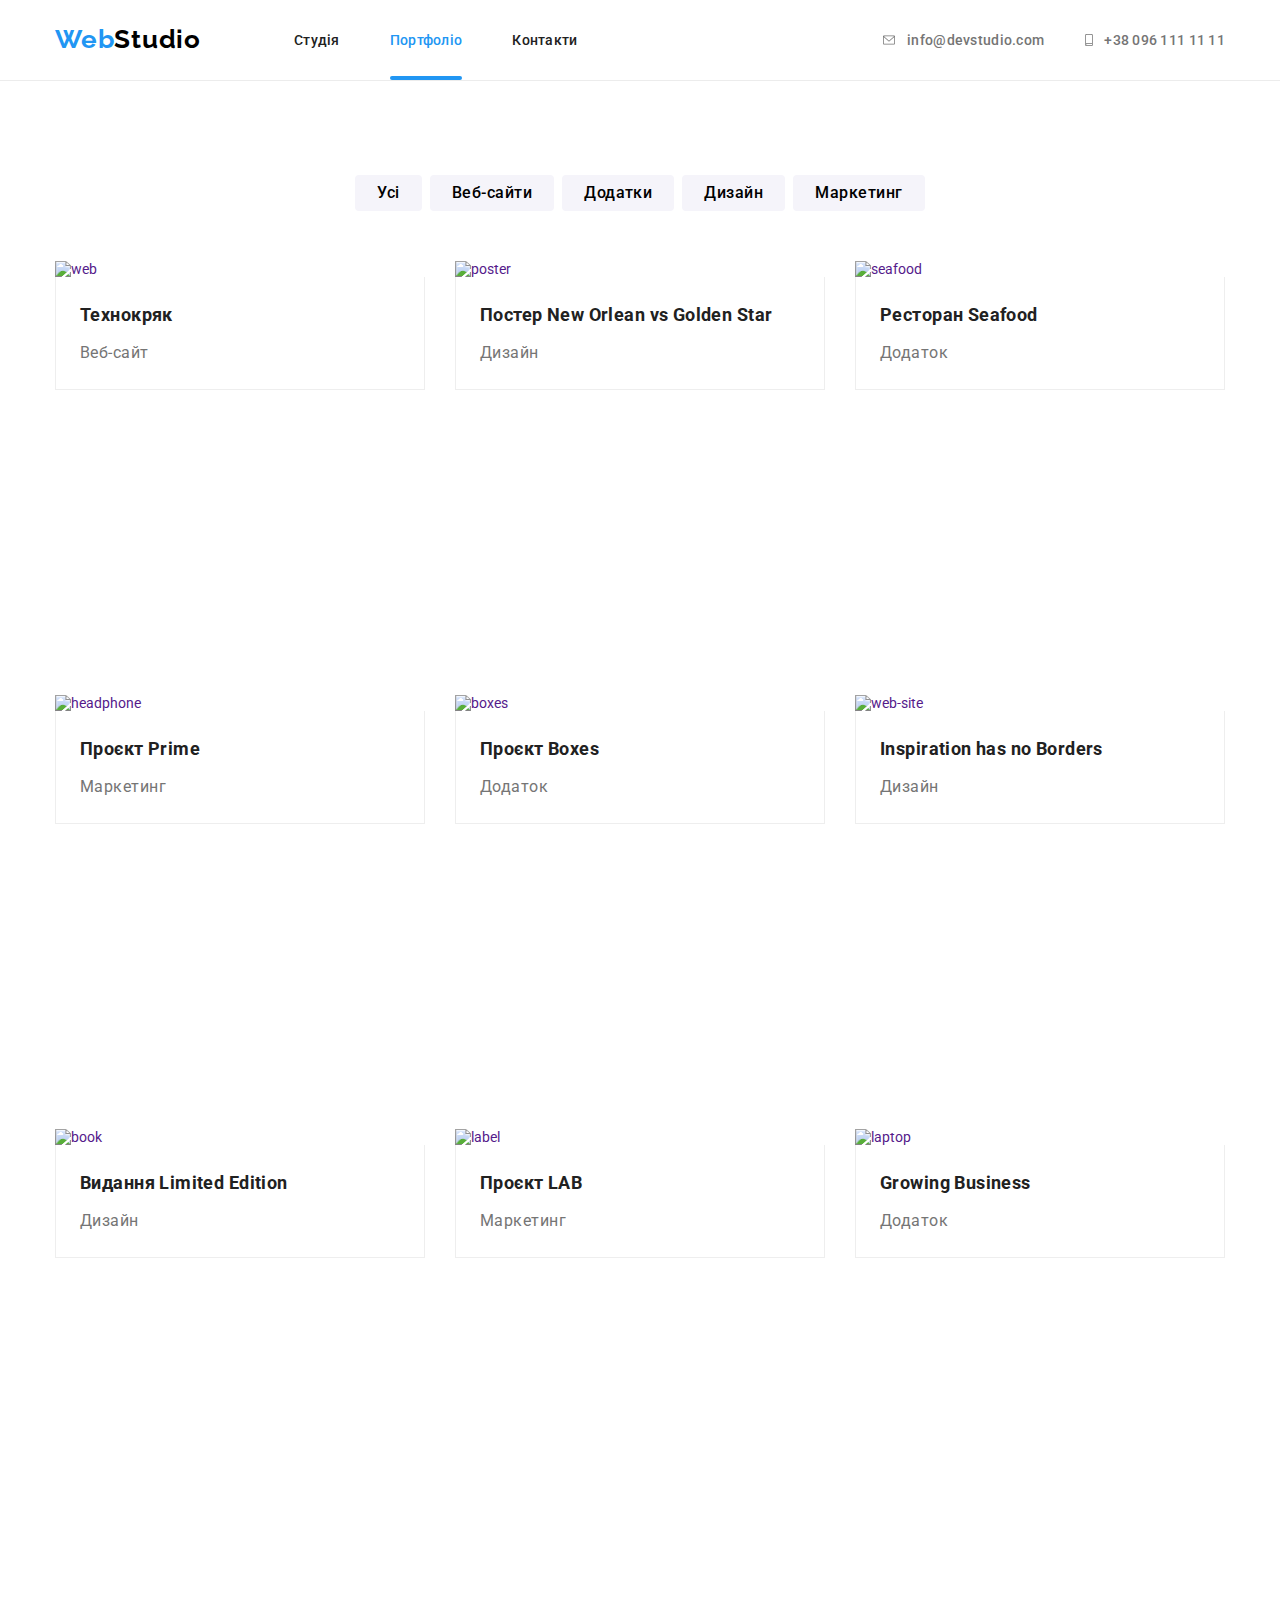
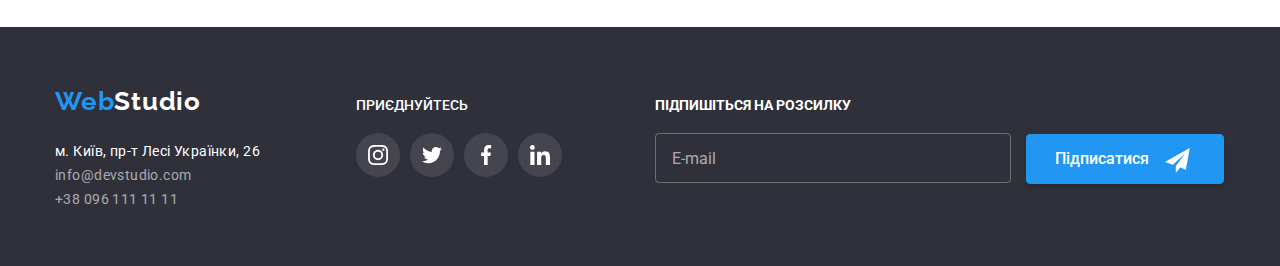
==== commit 3d174122: "bem" ====
--- a/portfolio.html
+++ b/portfolio.html
@@ -17,37 +17,32 @@
     />
   </head>
   <body>
-    <header>
+    <header class="section-header">
       <div class="container header">
-        <nav class="navigation">
-          <a class="webstudio-header" href="index.html"
-            ><span class="web">Web</span><span class="studio">Studio</span></a
+        <nav class="header__menu">
+          <a class="webstudio" href="index.html"
+            ><span class="webstudio__web">Web</span><span class="webstudio__studio--black">Studio</span></a
           >
-          <ul class="navigation-header">
-            <li>
-              <a class="nav" href="index.html">Студія </a>
-            </li>
-            <li>
-              <a class="nav current" href="portfolio.html">Портфоліо </a>
-            </li>
-            <li><a class="nav" href="">Контакти </a></li>
+          <ul class="navigation-list">
+            <li class="navigation-list__item"><a class="navigation-list__link " href="index.html">Студія </a></li>
+            <li class="navigation-list__item"><a class="navigation-list__link navigation-list__link--current" href="portfolio.html">Портфоліо </a></li>
+            <li class="navigation-list__item"><a class="navigation-list__link" href="">Контакти </a></li>
           </ul>
         </nav>
-        <ul class="contact-header">
+        <ul class="contact">
           <li>
-            <a class="contact" href="mailto:info@devstudio.com"
-              ><svg class="envelope" width="16" height="12">
-                <use href="./images/sprite.svg#icon-envelope"></use></svg>info@devstudio.com</a
-            >
+            <a class="contact__item" href="mailto:info@devstudio.com"
+              ><svg class="contact__icon" width="16" height="12">
+                <use href="./images/sprite.svg#icon-envelope"></use></svg >info@devstudio.com</a >
           </li>
           <li>
-            <a class="contact" href="tel:+380961111111"
-              ><svg class="tell">
+            <a class="contact__item" href="tel:+380961111111"
+              ><svg class="contact__icon" width="10px"
+              height="12px">
                 <use
                   href="./images/sprite.svg#icon-smartphonetel1"
-                  width="10px"
-                  height="12px"
-                ></use></svg >+38 096 111 11 11</a
+                  
+                ></use></svg  >+38 096 111 11 11</a
             >
           </li>
         </ul>
@@ -56,139 +51,139 @@
     <main>
       <!-- навігація галереї -->
       <section class="section">
-        <div class="container galery">
-          <ul class="galery-nav">
-            <li><button type="button" class="radio-button">Усі</button></li>
-            <li>
-              <button type="button" class="radio-button">Веб-сайти</button>
-            </li>
-            <li><button type="button" class="radio-button">Додатки</button></li>
-            <li><button type="button" class="radio-button">Дизайн</button></li>
-            <li>
-              <button type="button" class="radio-button">Маркетинг</button>
+        <div class="container">
+          <ul class="filter">
+            <li class="filter__item"><button type="button" class="filter__button">Усі</button></li>
+            <li class="filter__item">
+              <button type="button" class="filter__button">Веб-сайти</button>
+            </li>
+            <li class="filter__item"><button type="button" class="filter__button">Додатки</button></li>
+            <li class="filter__item"><button type="button" class="filter__button">Дизайн</button></li>
+            <li class="filter__item">
+              <button type="button" class="filter__button">Маркетинг</button>
             </li>
           </ul>
 
           <!-- галерея -->
 
-          <ul class="galery-item">
-            <li class="item-list">
-              <a class="item" href="">
-                <div class="position">
-                <img src="./images/tecnokryak.jpg" alt="web" width="370" />
-                <div class="anim"><p class="galery-dscr">Ресурс пропонує комплексні пропозиції з різним рівнем функціоналу та сервісів. Все це дозволить відвідувачу отримати вичерпні відомості про компанію чи приватну особу.</p></div>
-              </div>
-                <div class="item-dscr">
-                  <h2 class="signature">Технокряк</h2>
-                  <p class="item-sigh">Веб-сайт</p>
-                </div>
-              </a>
-            </li>
-
-            <li class="item-list">
-              <a class="item" href="">
-                <div class="position">
+          <ul class="galery">
+            <li class="galery__item">
+              <a class="galery__link" href="">
+                <div class="galery__thumb">
+                <img  src="./images/tecnokryak.jpg" alt="web" width="370" />
+                <div class="galery__animation"><p class="galery__animation-text">Ресурс пропонує комплексні пропозиції з різним рівнем функціоналу та сервісів. Все це дозволить відвідувачу отримати вичерпні відомості про компанію чи приватну особу.</p></div>
+              </div>
+                <div class="galery__description">
+                  <h2 class="galery__title">Технокряк</h2>
+                  <p class="galery__text">Веб-сайт</p>
+                </div>
+              </a>
+            </li>
+
+            <li class="galery__item">
+              <a class="galery__link" href="">
+                <div class="galery__thumb">
                 <img src="./images/poster.jpg" alt="poster" width="370" />
-                <div class="anim"><p class="galery-dscr">Ресурс пропонує комплексні пропозиції з різним рівнем функціоналу та сервісів. Все це дозволить відвідувачу отримати вичерпні відомості про компанію чи приватну особу.</p></div>
-              </div>
-                <div class="item-dscr">
-                  <h2 class="signature">Постер New Orlean vs Golden Star</h2>
-                  <p class="item-sigh">Дизайн</p>
-                </div>
-              </a>
-            </li>
-
-            <li class="item-list">
-              <a class="item" href="">
-                <div class="position">
+                <div class="galery__animation"><p class="galery__animation-text">Ресурс пропонує комплексні пропозиції з різним рівнем функціоналу та сервісів. Все це дозволить відвідувачу отримати вичерпні відомості про компанію чи приватну особу.</p></div>
+              </div>
+                <div class="galery__description">
+                  <h2 class="galery__title">Постер New Orlean vs Golden Star</h2>
+                  <p class="galery__text">Дизайн</p>
+                </div>
+              </a>
+            </li>
+
+            <li class="galery__item">
+              <a class="galery__link" href="">
+                <div class="galery__thumb">
                 <img src="./images/seafood.jpg" alt="seafood" width="370" />
-                <div class="anim"><p class="galery-dscr">Ресурс пропонує комплексні пропозиції з різним рівнем функціоналу та сервісів. Все це дозволить відвідувачу отримати вичерпні відомості про компанію чи приватну особу.</p></div>
-              </div>
-                <div class="item-dscr">
-                  <h2 class="signature">Ресторан Seafood</h2>
-                  <p class="item-sigh">Додаток</p>
-                </div>
-              </a>
-            </li>
-
-            <li class="item-list">
-              <a class="item" href="">
-                <div class="position">
+                <div class="galery__animation"><p class="galery__animation-text">Ресурс пропонує комплексні пропозиції з різним рівнем функціоналу та сервісів. Все це дозволить відвідувачу отримати вичерпні відомості про компанію чи приватну особу.</p></div>
+              </div>
+                <div class="galery__description">
+                  <h2 class="galery__title">Ресторан Seafood</h2>
+                  <p class="galery__text">Додаток</p>
+                </div>
+              </a>
+            </li>
+
+            <li class="galery__item">
+              <a class="galery__link" href="">
+                <div class="galery__thumb">
                 <img
                   src="./images/headphones.jpg"
                   alt="headphone"
                   width="370"
                 />
-                <div class="anim"><p class="galery-dscr">Ресурс пропонує комплексні пропозиції з різним рівнем функціоналу та сервісів. Все це дозволить відвідувачу отримати вичерпні відомості про компанію чи приватну особу.</p></div>
-              </div>
-                <div class="item-dscr">
-                  <h2 class="signature">Проєкт Prime</h2>
-                  <p class="item-sigh">Маркетинг</p>
-                </div>
-              </a>
-            </li>
-
-            <li class="item-list">
-              <a class="item" href="">
-                <div class="position">
+                <div class="galery__animation"><p class="galery__animation-text">Ресурс пропонує комплексні пропозиції з різним рівнем функціоналу та сервісів. Все це дозволить відвідувачу отримати вичерпні відомості про компанію чи приватну особу.</p></div>
+              </div>
+                <div class="galery__description">
+                  <h2 class="galery__title">Проєкт Prime</h2>
+                  <p class="galery__text">Маркетинг</p>
+                </div>
+              </a>
+            </li>
+
+            <li class="galery__item">
+              <a class="galery__link" href="">
+                <div class="galery__thumb">
                 <img src="./images/boxes.jpg" alt="boxes" width="370" />
-                <div class="anim"><p class="galery-dscr">Ресурс пропонує комплексні пропозиції з різним рівнем функціоналу та сервісів. Все це дозволить відвідувачу отримати вичерпні відомості про компанію чи приватну особу.</p></div>
-              </div>
-                <div class="item-dscr">
-                  <h2 class="signature">Проєкт Boxes</h2>
-                  <p class="item-sigh">Додаток</p>
-                </div>
-              </a>
-            </li>
-
-            <li class="item-list">
-              <a class="item" href="">
-                <div class="position">
+                <div class="galery__animation"><p class="galery__animation-text">Ресурс пропонує комплексні пропозиції з різним рівнем функціоналу та сервісів. Все це дозволить відвідувачу отримати вичерпні відомості про компанію чи приватну особу.</p></div>
+              </div>
+                <div class="galery__description">
+                  <h2 class="galery__title">Проєкт Boxes</h2>
+                  <p class="galery__text">Додаток</p>
+                </div>
+              </a>
+            </li>
+
+            <li class="galery__item">
+              <a class="galery__link" href="">
+                <div class="galery__thumb">
                 <img src="./images/web.jpg" alt="web-site" width="370" />
-                <div class="anim"><p class="galery-dscr">Ресурс пропонує комплексні пропозиції з різним рівнем функціоналу та сервісів. Все це дозволить відвідувачу отримати вичерпні відомості про компанію чи приватну особу.</p></div>
-              </div>
-                <div class="item-dscr">
-                  <h2 class="signature">Inspiration has no Borders</h2>
-                  <p class="item-sigh">Дизайн</p>
-                </div>
-              </a>
-            </li>
-
-            <li class="item-list">
-              <a class="item" href="">
-                <div class="position">
+                <div class="galery__animation"><p class="galery__animation-text">Ресурс пропонує комплексні пропозиції з різним рівнем функціоналу та сервісів. Все це дозволить відвідувачу отримати вичерпні відомості про компанію чи приватну особу.</p></div>
+              </div>
+                <div class="galery__description">
+                  <h2 class="galery__title">Inspiration has no Borders</h2>
+                  <p class="galery__text">Дизайн</p>
+                </div>
+              </a>
+            </li>
+
+            <li class="galery__item">
+              <a class="galery__link" href="">
+                <div class="galery__thumb">
                 <img src="./images/books.jpg" alt="book" width="370" />
-                <div class="anim"><p class="galery-dscr">Ресурс пропонує комплексні пропозиції з різним рівнем функціоналу та сервісів. Все це дозволить відвідувачу отримати вичерпні відомості про компанію чи приватну особу.</p></div>
-              </div>
-                <div class="item-dscr">
-                  <h2 class="signature">Видання Limited Edition</h2>
-                  <p class="item-sigh">Дизайн</p>
-                </div>
-              </a>
-            </li>
-
-            <li class="item-list">
-              <a class="item" href="">
-                <div class="position">
+                <div class="galery__animation"><p class="galery__animation-text">Ресурс пропонує комплексні пропозиції з різним рівнем функціоналу та сервісів. Все це дозволить відвідувачу отримати вичерпні відомості про компанію чи приватну особу.</p></div>
+              </div>
+                <div class="galery__description">
+                  <h2 class="galery__title">Видання Limited Edition</h2>
+                  <p class="galery__text">Дизайн</p>
+                </div>
+              </a>
+            </li>
+
+            <li class="galery__item">
+              <a class="galery__link" href="">
+                <div class="galery__thumb">
                 <img src="./images/label.jpg" alt="label" width="370" />
-                <div class="anim"><p class="galery-dscr">Ресурс пропонує комплексні пропозиції з різним рівнем функціоналу та сервісів. Все це дозволить відвідувачу отримати вичерпні відомості про компанію чи приватну особу.</p></div>
-              </div>
-                <div class="item-dscr">
-                  <h2 class="signature">Проєкт LAB</h2>
-                  <p class="item-sigh">Маркетинг</p>
-                </div>
-              </a>
-            </li>
-
-            <li class="item-list">
-              <a class="item" href="">
-                <div class="position">
+                <div class="galery__animation"><p class="galery__animation-text">Ресурс пропонує комплексні пропозиції з різним рівнем функціоналу та сервісів. Все це дозволить відвідувачу отримати вичерпні відомості про компанію чи приватну особу.</p></div>
+              </div>
+                <div class="galery__description">
+                  <h2 class="galery__title">Проєкт LAB</h2>
+                  <p class="galery__text">Маркетинг</p>
+                </div>
+              </a>
+            </li>
+
+            <li class="galery__item">
+              <a class="galery__link" href="">
+                <div class="galery__thumb">
                 <img src="./images/laptop.jpg" alt="laptop" width="370" />
-                <div class="anim"><p class="galery-dscr">Ресурс пропонує комплексні пропозиції з різним рівнем функціоналу та сервісів. Все це дозволить відвідувачу отримати вичерпні відомості про компанію чи приватну особу.</p></div>
-              </div>
-                <div class="item-dscr">
-                  <h2 class="signature">Growing Business</h2>
-                  <p class="item-sigh">Додаток</p>
+                <div class="galery__animation"><p class="galery__animation-text">Ресурс пропонує комплексні пропозиції з різним рівнем функціоналу та сервісів. Все це дозволить відвідувачу отримати вичерпні відомості про компанію чи приватну особу.</p></div>
+              </div>
+                <div class="galery__description">
+                  <h2 class="galery__title">Growing Business</h2>
+                  <p class="galery__text">Додаток</p>
                 </div>
               </a>
             </li>
@@ -198,73 +193,84 @@
     </main>
     <!-- футер -->
     <footer class="footer">
-      <div class="container end">
-        <div сlass="footer-item">
-        <a class="webstudio" href="index.html "
-          ><span class="web">Web</span
-          ><span class="studio-footer">Studio</span></a
-        >
-        <address class="adress">
-          м. Київ, пр-т Лесі Українки, 26
-          <a class="contact-footer" href="mailto:info@devstudio.com"
-            >info@devstudio.com</a
+      <div class="container container--footer">
+        <div class="right-side">
+          <a class="webstudio" href="index.html "
+            ><span class="webstudio__web">Web</span
+            ><span class="webstudio__studio--white">Studio</span></a
           >
-          <a class="contact-footer" href="tel:+380961111111"
-            >+38 096 111 11 11</a
-          >
-        </address>
-      </div>
-      <div class="footer-item">
-        <p class="welcome">Приєднуйтесь</p>
-        <ul class="social-list">
-          <li class="socials-item">
-            <a class="socials-link-end"
-              href=""
-              target="_blank"
-              rel="noopener noreferrer"
-              aria-label="іконка Інстаграм"
+          <address class="adress">
+            м. Київ, пр-т Лесі Українки, 26
+            <a class="adress__item" href="mailto:info@devstudio.com"
+              >info@devstudio.com</a
             >
-              <svg class="socials-icon-end" width="20px" height="20px">
-                <use
-                  href="./images/sprite.svg#icon-instagram" ></use></svg></a>
-          </li>
-          <li class="socials-item"><a class="socials-link-end"
-            href=""
-            target="_blank"
-            rel="noopener noreferrer"
-            aria-label="іконка Твітер"
-          >
-            <svg class="socials-icon-end" width="20px" height="20px">
-              <use
-                href="./images/sprite.svg#icon-twitter-1" ></use></svg></a></li>
-          <li class="socials-item"><a class="socials-link-end"
-            href=""
-            target="_blank"
-            rel="noopener noreferrer"
-            aria-label="іконка Фейсбук"
-          >
-            <svg class="socials-icon-end
-            " width="20px" height="20px">
-              <use
-                href="./images/sprite.svg#icon-facebook-1" ></use></svg></a></li>
-          <li class="socials-item "><a class="socials-link-end"
-            href=""
-            target="_blank"
-            rel="noopener noreferrer"
-            aria-label="іконка Лінкедін"
-          >
-            <svg class="socials-icon-end" width="20px" height="20px">
-              <use
-                href="./images/sprite.svg#icon-linkedin-1" ></use></svg></a></li>
-        </ul>
-       
-      </div>
-      <form class="footer-form">
-        <b class="subscribe">Підпишіться на розсилку</b>
-        <input class="input-footer" type="email" name="user-email" placeholder="E-mail">
-        <button class="footer-button" type="submit"> <svg class="button-icon" width="33" height="33"><use class="use" href="./images/sprite.svg#send"  ></use></svg>Підписатися</button>
-       
-      </form>
+            <a class="adress__item" href="tel:+380961111111"
+              >+38 096 111 11 11</a
+            >
+          </address>
+        </div>
+        <div class="footer-socials">
+          <p class="footer-socials__title">Приєднуйтесь</p>
+          <ul class="social-list">
+            <li class="social-list__item">
+              <a
+                class="social-list__link social-list__link--bcg-grey"
+                href=""
+                target="_blank"
+                rel="noopener noreferrer"
+                aria-label="іконка Інстаграм"
+              >
+                <svg class="social-list__icon social-list__icon--fill-white" width="20px" height="20px">
+                  <use href="./images/sprite.svg#icon-instagram"></use></svg></a>
+            </li>
+            <li class="social-list__item">
+              <a
+                class="social-list__link social-list__link--bcg-grey"
+                href=""
+                target="_blank"
+                rel="noopener noreferrer"
+                aria-label="іконка Твітер"
+              >
+                <svg class="social-list__icon social-list__icon--fill-white" width="20px" height="20px">
+                  <use href="./images/sprite.svg#icon-twitter-1"></use></svg></a>
+            </li>
+            <li class="social-list__item">
+              <a
+                class="social-list__link social-list__link--bcg-grey"
+                href=""
+                target="_blank"
+                rel="noopener noreferrer"
+                aria-label="іконка Фейсбук"
+              >
+                <svg class="social-list__icon social-list__icon--fill-white" width="20px" height="20px">
+                  <use href="./images/sprite.svg#icon-facebook-1"></use></svg ></a>
+            </li>
+            <li class="social-list__item">
+              <a
+                class="social-list__link social-list__link--bcg-grey"
+                href=""
+                target="_blank"
+                rel="noopener noreferrer"
+                aria-label="іконка Лінкедін"
+              >
+                <svg class="social-list__icon social-list__icon--fill-white" width="20px" height="20px">
+                  <use href="./images/sprite.svg#icon-linkedin-1"></use></svg  ></a>
+            </li>
+          </ul>
+        </div>
+        <form class="footer-form">
+          <b class="footer-form__label">Підпишіться на розсилку</b>
+          <input
+            class="footer-form__input"
+            type="email"
+            name="user-email"
+            placeholder="E-mail"
+          />
+          <button class="footer-form__button" type="submit">
+            <svg class="footer-form__icon" width="33" height="33">
+              <use class="use" href="./images/sprite.svg#send"></use></svg >Підписатися
+          </button>
+        </form>
       </div>
     </footer>
   </body>
--- a/css/styles.css
+++ b/css/styles.css
@@ -35,7 +35,6 @@
 a {
   text-decoration: none;
 }
-/* header */
 .container {
   width: 1200px;
   padding-left: 15px;
@@ -43,46 +42,59 @@
   margin-left: auto;
   margin-right: auto;
 }
-header{
+
+.button{
+  color: #FFF;
+  font-size: 16px;
+  font-weight: 700;
+  line-height: 1.87;
+  letter-spacing: 0.96px;
+  background: var(--accent-color);
+  cursor: pointer;
+  border-radius: 4px;
+
+  
+}
+/* header */
+
+.section-header{
   border-bottom: 1px solid #ECECEC;
 }
- .web{
+.header{
+  display: flex;
+  align-items: center;
+  margin-bottom: 0px;
+}
+ .webstudio__web{
    color:var(--accent-color);
    font-family: raleway;
    font-size: 26px;
    letter-spacing: 0.78px;
    font-weight: 700;
  }
- .studio{
+ .webstudio__studio--black{
     color:black;
    font-family: raleway;
    font-size: 26px;
    letter-spacing: 0.78px;
    font-weight: 700;
   }
-
-  .webstudio-header{
+  .webstudio{
    text-decoration: none;
    margin-right: 93px;
-   /* margin-top: 24px;
-   margin-bottom: 25px; */
  } 
-
- .navigation-header{
+ .navigation-list{
   display: flex;
   justify-content: space-between;
   margin-top: 0px;
   margin-bottom:0px ;
   padding-left: 0px;
-
-
  } 
- .navigation {
+ .header__menu{
    display: flex;
   align-items: center;
  } 
-
-.contact-header{
+.contact{
   display: flex;
   margin-left: auto;
   margin-top: 0px;
@@ -90,26 +102,16 @@
   padding-left: 0px;
   align-items: flex-end;
 } 
-
-.contact-header li{ 
-
+.contact__item{ 
   margin-left: 40px;
 }
-
-.contact-header li:first-child{
+.contact:first-child{
   margin-left: 0px;
 }
- .header{
-  display: flex;
-  align-items: center;
-   
-  margin-bottom: 0px;
- } 
-
-.navigation-header li:last-child{
+.navigation-list:last-child{
   margin-right: 0px;
 } 
- .nav{
+ .navigation-list__link {
  position: relative;
  display: block;
  font-weight: 500;
@@ -122,19 +124,16 @@
   color: var(--title-text-color);
   transition: color 250ms cubic-bezier(0.4,0, 0.2, 1);
  }
-
- .nav:hover,
- .nav:focus {
+ .navigation-list__link:hover,
+ .navigation-list__link:focus {
    color: var(--accent-color);
 
  }
-
- .current{
+ .navigation-list__link--current{
   color: var(--accent-color);
   font-weight: 500;
  }
-
- .current::after{
+ .navigation-list__link--current::after{
   position: absolute;
   bottom: 0;
   left:0;
@@ -145,9 +144,7 @@
   display: block;
   background-color: var(--accent-color);
  }
-
-
- .contact{
+ .contact__item{
    display: flex;
    align-items: center;
    justify-content: end;
@@ -158,34 +155,25 @@
    transition: color 250ms cubic-bezier(0.4, 0, 0.2, 1);
  
  }
-.envelope{
+.contact__icon{
   fill: var(--primary-text-color);
   margin-right: 10px;
   transition: fill 250ms cubic-bezier(0.4, 0, 0.2, 1);
 }
-.tell{
-  width: 10px;
-  height: 12px;
-  margin-right: 10px ;
-  fill: var(--primary-text-color);
-  transition: fill 250ms cubic-bezier(0.4, 0, 0.2, 1);
-}
-.contact:hover .envelope,
-.contact:focus .envelope{
+
+.contact__item:hover .contact__icon,
+.contact__item:focus .contact__icon{
   fill: var(--accent-color);
 }
-.contact:hover .tell,
-.contact:focus .tell{
-  fill: var(--accent-color);
-}
- .contact:hover{
+
+ .contact__item:hover,
+ .contact__item:focus{
    color:var(--accent-color);
  }
- .contact:focus {
-   color: var(--accent-color);
- }
+ 
+
  /* hero */
-.hero{
+.section-hero{
     background-color: #2F303A;
     padding-bottom: 200px;
     padding-top: 200px;
@@ -196,7 +184,7 @@
     background-repeat: no-repeat;
   
  }
- .hero-title{
+ .section-hero__title{
    color:#FFFFFf;
    text-align: center;
    font-size: 44px;
@@ -209,30 +197,18 @@
    width: 696px;
    margin-right: auto;
    margin-left: auto;
-  
-
- }
-
- .button-hero{
-   color: #FFF;
-    font-size: 16px;
-    font-weight: 700;
-    line-height: 1.87;
-    letter-spacing: 0.96px;
-    background: var(--accent-color);
-    cursor: pointer;
-    border-radius: 4px;
-    padding: 10px 24px;
-    border: none;
-    margin: auto;
-    display: block;
- 
-    min-width: 216px;
-   
+ }
+
+ .button__hero{
+  padding: 10px 24px;
+  border: none;
+  margin: auto;
+  display: block;
+  min-width: 216px;
  }
 
  /*modal-form*/
-  .modal-btn{
+  .modal-wrapper__close-button{
   position: absolute; 
   display: flex;
   justify-content: center;
@@ -247,13 +223,17 @@
   cursor: pointer;
   padding: 0px; 
   background-color: transparent;
+  
  } 
- .close{
+ .modal-wrapper__close-icon{
   fill: #000;
- }
- .modal-btn:hover .close,
- .modal-btn:focus .close{
+  transition: fill 250ms cubic-bezier(0.4, 0, 0.2, 1);
+ }
+ 
+ .modal-wrapper__close-button:hover .modal-wrapper__close-icon,
+ .modal-wrapper__close-button:focus .modal-wrapper__close-icon{
   fill:var(--accent-color);
+  
  }
   .modal-wrapper{
   position: absolute;
@@ -291,37 +271,160 @@
   scale: 0.3;
   
  }
-
- /* description */
- .description-title{
- 
+ 
+ .form__input{
+  display: block;
+  position:relative;
+  width: 448px;
+  height: 40px;
+  border: 1px solid rgba( 33,33, 33, 0.2);
+  border-radius: 4px;
+  margin-bottom: 10px;
+  margin-top: 4px;
+  padding: 12px 42px ;
+  cursor: pointer;
+  transition: border 250ms cubic-bezier(0.4, 0, 0.2, 1);
+
+}
+.form__title{
+  display: block;
+  text-align: center;
+  font-size: 20px;
+  font-weight: 600;
+  color:var(--title-text-color);
+  margin-bottom: 12px;
+}
+.form__label{
+  position: relative;
+ 
+ 
+}
+.form__name{
+  font-size: 12px;
+  color: var(--primary-text-color); 
+
+}
+.form__icon{
+  position: absolute;
+  top: 32px;
+  left: 12px;
+  transition: fill 250ms cubic-bezier(0.4, 0, 0.2, 1);
+}
+.form__input:focus+.form__icon{
+  fill:var(--accent-color);
+}
+.form__coment{
+  height: 120px;
+  width: 448px;
+  border: 1px solid rgba( 33,33, 33, 0.2);
+  border-radius: 4px;
+  margin-top: 4px;
+  margin-bottom: 20px;
+  padding: 12px 16px;
+  resize: none;
+  transition: border 250ms cubic-bezier(0.4, 0, 0.2, 1);
+}
+.form__coment:focus{
+  border: 1px solid var(--accent-color);
+  outline: none;
+}
+.form__coment::placeholder{
+  font-size: 12px;
+  color: rgba( 117,117, 117, 0.5);
+}
+.form__button{
+  display: block;
+  width: 200px;
+  height: 50px;
+  background-color: var(--accent-color);
+  color: #FFF;
+  border-radius: 4px;
+  border: var(--accent-color) 1px solid;
+  padding: 0px;
+  font-size: 16px;
+  font-weight: 600px;
+  box-shadow: 0px 4px 4px 0px rgba(0, 0, 0, 15%);
+  margin-left: auto;
+  margin-right: auto;
+  cursor: pointer;
+}
+.check__agree-link{
+  color: var(--accent-color);
+  text-decoration: underline;
+}
+.check__label{
+  color: var(--primary-text-color);
+}
+.check{
+  position: relative;
+  display: flex;
+  justify-content: center;
+  margin-bottom: 30px;
+}
+.form__input:focus{
+  outline: none;
+  border: 1px solid var(--accent-color);
+}
+.form__input:focus .form__icon{
+  fill: var(--accent-color
+  );
+}
+.check__custom{
+  position: absolute;
+  top:0;
+  left:17px;
+  display: flex;
+  justify-content: center;
+  align-items: center;
+  width: 16px;
+  height: 15px;
+  border-radius: 2px;
+  outline: 2px solid #212121;
+  outline-offset: -1px;
+  transition: border 250ms cubic-bezier(0.4, 0, 0.2, 1), background-color 250ms cubic-bezier(0.4, 0, 0.2, 1);
+}
+.check__input{
+  position: absolute;
+  -webkit-appearance: none;
+  -moz-appearance: none;
+  appearance: none;
+}
+.check__input:checked+.check__custom{
+  background-color: var(--accent-color);
+  outline: 2px solid var(--accent-color);
+  outline-offset: -1px;
+}
+.check__input:focus+.check__custom{
+  outline: 2px solid var(--accent-color);
+  outline-offset: -1px;
+}
+ /* adventages */
+ .adventages__title{
   margin-top: 0px;
   margin-bottom: 10px;
-     font-size: 14px;
-      font-weight: 700;
-      letter-spacing: 0.42px;
- }
- 
- .description{
-color: var(--primary-text-color);
-   line-height: 1.7;
-   letter-spacing: 0.42px;
-   margin-bottom: 0px;
-   margin-top: 0px;
- }
-  .dscr{
-    display: flex;
-    justify-content: space-between;
-    padding-left: 0px;
-    margin-top: 0px; 
-    margin-bottom: 0px;
-   
-  }
-.dscr li{
+  font-size: 14px;
+  font-weight: 700;
+  letter-spacing: 0.42px;
+ }
+ .adventages__description{
+ color: var(--primary-text-color);
+ line-height: 1.7;
+ letter-spacing: 0.42px;
+ margin-bottom: 0px;
+ margin-top: 0px;
+ }
+.adventages{
+display: flex;
+justify-content: space-between;
+padding-left: 0px;
+margin-top: 0px; 
+margin-bottom: 0px;
+ }
+.adventages__list{
 margin-right: 30px;
 width: 270px;
   }
-.dscr-item{
+.adventages__item{
   background-color: #F5F4FA;
   width: 270px;
   height: 120px;
@@ -330,220 +433,37 @@
   align-items: center;
   margin-bottom: 30px;
 }
-  .dscr :last-child{
+ .adventages :last-child{
     margin-right:0px;
   }
-/* info */
-.section-info{
+
+
+/* OFFERS Пропозиції */
+.section--without-padding-top{
   padding-top: 0px;
-
-}
-.info{
+}
+.offers{
   display: flex;
   padding-left: 0px;
   margin-top: 0px;
   margin-bottom: 0px;
-
-
-}
-
-
-
-    /* comand */
- .title{
-      font-size: 36px;
-    text-align: center;
-      letter-spacing: 1.08px;
-      margin-top: 0px;
-      margin-bottom: 50px;
-
- }
- .comand{
-  background-color: var(--second-accent-color);
- 
-  margin-bottom: 0px;
-}
-
- .team{
-  display: flex;
-  padding-left: 0px;
-  margin-bottom: 0px;
-  margin-top: 0px;
- }
-.member{
-  display: block;
-  margin-right: 30px;
-  margin-top: 0px;
-  text-align: center;
-  background-color: #FFF;
-  border-bottom: 1px solid #ECECEC;
-  
-  border-radius: 4px;
-  box-shadow: 0px 1px 3px 0px rgba(0, 0, 0, 12%),
-  0px 1px 1px 0px rgba(0, 0, 0, 14%),
-  0px 2px 1px 0px rgba(0, 0, 0, 20%);
- 
-}
-.member:last-child{
-  margin-right: 0px;
-}
- 
- .name{     
-      font-size: 16px;
-      font-weight: 500;
-      letter-spacing: 0.48px;
-      margin-bottom: 10px;  
- }
- .prof{
-   color: var(--primary-text-color);
-      font-size: 16px;
-      letter-spacing: 0.48px;
-      text-decoration: none;
-      margin: 0px;
-      margin-bottom: 16px;
- }
- .member-dscr{
-  padding: 30px 0px;
- }
- .adress{
-   color: #FFF;
-      line-height: 0.87;
-      letter-spacing: 0.42px;
-      font-style: normal;
-      margin-top: 28px;
-      margin-bottom: 0px;
- }
- 
- .radio-button{
-  font-size: 16px;
-  font-weight: 500;
-  line-height: 1.5;
-  letter-spacing: 0.48px;
-  cursor: pointer;
-  background-color: var(--second-accent-color);
-  font-family: inherit;
-  border: none;
-  padding: 6px 22px;
-  border-radius: 4px;
-  margin:0px;
-  
-  transition: box-shadow 250ms cubic-bezier(0.4, 0, 0.2, 1), background-color 250ms cubic-bezier(0.4, 0, 0.2, 1), color 250ms cubic-bezier(0.4, 0, 0.2, 1);
-}
-
-.galery-nav li{
-  margin-right: 8px;
-}
-.galery-nav li:last-child{
-  margin-right: 0px;
-}
- .radio-button:hover{
-  color: #fff;
-  background-color: var(--accent-color);
-  box-shadow: 0px 3px 1px 0px rgba(0, 0, 0, 10%),
-  0px 1px 2px 0px rgba(0, 0, 0, 8%),
-  0px 2px 2px 0px rgba(0, 0, 0, 12%);
-}
-  .radio-button:focus {
-   color: #fff;
-   outline: none;
-  background-color: var(--accent-color);
-  box-shadow: 0px 3px 1px 0px rgba(0, 0, 0, 10%),
-  0px 1px 2px 0px rgba(0, 0, 0, 8%),
-  0px 2px 2px 0px rgba(0, 0, 0, 12%);
-}
-
- .signature{
-  text-decoration: none;
-    font-size: 18px;
-    font-weight: 700;
-    letter-spacing: 0.42px;
-    color: var(--title-text-color);
-    line-height: 0.5px;
-    margin: 0px;
-    line-height: 2.0;
- }
-
- .contact-footer{
-  color: rgba(255, 255, 255, 0.60);
-  text-decoration: none ;
-  font-style: normal;
-  display: block;
-  transition: color 250ms cubic-bezier(0.4, 0, 0.2, 1);
- }
- .contact-footer:first-child{
-  margin-top: 12px;
-  margin-bottom: 12px;
- }
- .contact-footer:hover,
- .contact-footer:focus{
-  color: var(--accent-color);
- }
-
- .footer{
-  background-color: #2F303A;
-  padding-top: 60px;
-  padding-bottom: 60px;
-    /* padding-left: 215px; */
- }
-   .studio-footer{
-  color: #FFF;
-  font-family: raleway;
-  font-size: 26px;
-     letter-spacing: 0.78px;
-    font-weight: 700;
-   
-
- }  
- /* portfolio */
-
- .galery-nav{
-  display: flex;
-  margin-top: 0px;
-  justify-content: center;
-  padding-left: 0px;
-  margin-bottom: 50px;
-}
- .galery{
-
-  margin-bottom: 0px;
-}
-.galery-item{
-  display: flex;
-  flex-wrap: wrap;
-  
-  padding-left: 0px;
-  margin-bottom: 0px;
-  margin-top: 0px;
-}
-.item-list{
-  
+}
+.offers__item{
+  display: block;
   margin-right: 30px;
   margin-bottom: 30px;
   width: 370px;
-  height: 404px;
-
-}
-
-.item-info{
-
-  display: block;
-  margin-right: 30px;
-  margin-bottom: 30px;
-  width: 370px;
- 
 }
 .thumb{
   position: relative;
   width: 370px;
   height: 294px;
-
- 
-}
-.thumb img{
+}
+.thumb__img{
   position: relative;
-z-index: -1; 
-}
-.item-content{
+  z-index: -1; 
+}
+.thumb__description{
   position: absolute;
   margin: 0px;
   left: 0px;
@@ -557,15 +477,300 @@
   text-transform: uppercase;
   padding-top: 27px;
   z-index: -1;
-  
-}
-.item-list:nth-child(3n){
+}
+    /* Наша команда */
+ .section__title{
+ font-size: 36px;
+ text-align: center;
+ letter-spacing: 1.08px;
+ margin-top: 0px;
+ margin-bottom: 50px;
+ }
+ .section--grey{
+  background-color: var(--second-accent-color);
+ }
+ .team{
+  display: flex;
+  padding-left: 0px;
+  margin-bottom: 0px;
+  margin-top: 0px;
+ }
+.member{
+  display: block;
+  margin-right: 30px;
+  margin-top: 0px;
+  text-align: center;
+  background-color: #FFF;
+  border-bottom: 1px solid #ECECEC;
+  border-radius: 4px;
+  box-shadow: 0px 1px 3px 0px rgba(0, 0, 0, 12%),
+  0px 1px 1px 0px rgba(0, 0, 0, 14%),
+  0px 2px 1px 0px rgba(0, 0, 0, 20%);
+}
+ .member:last-child{
   margin-right: 0px;
 }
-.item-list:nth-last-child(-n + 3) {
+ .member__name{     
+      font-size: 16px;
+      font-weight: 500;
+      letter-spacing: 0.48px;
+      margin-bottom: 10px;  
+ }
+ .member__profession{
+   color: var(--primary-text-color);
+      font-size: 16px;
+      letter-spacing: 0.48px;
+      text-decoration: none;
+      margin: 0px;
+      margin-bottom: 16px;
+ }
+ .member__description{
+  padding: 30px 0px;
+ }
+/*social-list*/
+.social-list{
+  display: flex;
+  justify-content: center;
+  padding: 0px;
+  align-items: center;
   margin-bottom: 0px;
 }
-.item-sigh{
+
+.social-list__item:not(:last-child){
+  margin-right: 10px;
+}
+
+.social-list__link{
+  width: 44px;
+  height: 44px;
+  background-color: #FFFFFf;
+  display:flex;
+  justify-content: center;
+  align-items: center;
+  border-radius: 50%;
+  transition: background-color 250ms cubic-bezier(0.4, 0, 0.2, 1);
+}
+.social-list__icon{
+  fill: #afb1b8;
+  transition:  fill 250ms cubic-bezier(0.4, 0, 0.2, 1);
+}
+
+.social-list__link:hover .social-list__icon{
+ fill:#FFF;
+}
+.social-list__link:focus .social-list__icon{
+  fill:#FFF;
+}
+.social-list__link:hover{
+  background-color: var(--accent-color);
+}
+.social-list__link:focus{
+  outline: none;
+  background-color: var(--accent-color);
+} 
+/*Clients*/
+.clients{
+  display: flex;
+  margin: 0px;
+  justify-content: center;
+  align-items: center;
+  padding: 0px;
+}
+.clients__item{
+
+  margin-right: 30px ;
+ 
+}
+.clients__item:last-child{
+  margin-right: 0px;
+}
+.clients__link{
+  width: 170px;
+  height: 90px;
+  border: 1px solid #AFB1B8;
+  border-radius: 4px;
+
+  justify-content: center;
+  align-items: center;
+  display: flex;
+  transition:  border 250ms cubic-bezier(0.4, 0, 0.2, 1);
+}
+.clients__icon{
+width: 106px;
+height: 60px;
+fill:#afb1b8;
+transition: fill 250ms cubic-bezier(0.4, 0, 0.2, 1);
+}
+.clients__link:hover .clients__icon{
+  fill: #2196F3;
+}
+.clients__link:hover{
+  border: var(--accent-color) solid 1px;
+}
+.clients__link:focus .clients__icon{
+  fill: #2196F3;
+}
+.clients__link:focus{
+  outline: none;
+  border: var(--accent-color) solid 3px;
+}
+/*footer*/
+.right-side{
+  width: 231px;
+}
+.footer-socials__title{
+  color: #FFF;
+  font-weight: 500;
+  text-transform: uppercase;
+  margin: 0px;
+  margin-bottom: 20px;
+}
+.social-list__icon--fill-white{
+  fill: #FFF;
+}
+.social-list__link--bcg-grey{
+  background-color:rgb(255, 255, 255, 0.1);
+  /* width: 44px;
+  height: 44px;
+  display:flex;
+  justify-content: center;
+  align-items: center;
+  border-radius: 50%;
+  outline: none;
+  transition: background-color 250ms cubic-bezier(0.4, 0, 0.2, 1); */
+}
+ /* .socials-link-end:hover{
+   background-color: var(--accent-color);
+ }
+ .socials-link-end:focus{
+   background-color: var(--accent-color);
+ }  */
+ .container--footer{
+  display: flex;
+  align-items:baseline;
+}
+.footer-socials{
+  margin-left: 70px;
+  margin-right: 93px;
+}
+
+ .adress{
+ color: #FFF;
+ line-height: 0.87;
+ letter-spacing: 0.42px;
+ font-style: normal;
+ margin-top: 28px;
+ margin-bottom: 0px;
+    
+ }
+ .adress__item{
+  color: rgba(255, 255, 255, 0.60);
+  text-decoration: none ;
+  font-style: normal;
+  display: block;
+  transition: color 250ms cubic-bezier(0.4, 0, 0.2, 1);
+ }
+ .adress__item:first-child{
+  margin-top: 12px;
+  margin-bottom: 12px;
+ }
+ .adress__item:hover,
+ .adress__item:focus{
+  color: var(--accent-color);
+ }
+
+ .footer{
+  background-color: #2F303A;
+  padding-top: 60px;
+  padding-bottom: 60px;
+
+ }
+  .webstudio__studio--white{
+  color: #FFF;
+  font-family: raleway;
+  font-size: 26px;
+  letter-spacing: 0.78px;
+  font-weight: 700;
+  }
+
+/*GALERY_NAV */
+.filter{
+  display: flex;
+  margin-top: 0px;
+  justify-content: center;
+  padding-left: 0px;
+  margin-bottom: 50px;}
+ 
+ .filter__button{
+  font-size: 16px;
+  font-weight: 500;
+  line-height: 1.5;
+  letter-spacing: 0.48px;
+  cursor: pointer;
+  background-color: var(--second-accent-color);
+  font-family: inherit;
+  border: none;
+  padding: 6px 22px;
+  border-radius: 4px;
+  margin:0px;
+  transition: box-shadow 250ms cubic-bezier(0.4, 0, 0.2, 1), background-color 250ms cubic-bezier(0.4, 0, 0.2, 1), color 250ms cubic-bezier(0.4, 0, 0.2, 1);
+}
+
+.filter__item{
+  margin-right: 8px;
+}
+.filter__item:last-child{
+  margin-right: 0px;
+}
+ .filter__button:hover{
+  color: #fff;
+  background-color: var(--accent-color);
+  box-shadow: 0px 3px 1px 0px rgba(0, 0, 0, 10%),
+  0px 1px 2px 0px rgba(0, 0, 0, 8%),
+  0px 2px 2px 0px rgba(0, 0, 0, 12%);
+}
+  .filter__button:focus {
+   color: #fff;
+   outline: none;
+  background-color: var(--accent-color);
+  box-shadow: 0px 3px 1px 0px rgba(0, 0, 0, 10%),
+  0px 1px 2px 0px rgba(0, 0, 0, 8%),
+  0px 2px 2px 0px rgba(0, 0, 0, 12%);
+}
+
+
+ /*GALERY*/
+ .galery__title{
+  text-decoration: none;
+    font-size: 18px;
+    font-weight: 700;
+    letter-spacing: 0.42px;
+    color: var(--title-text-color);
+    line-height: 0.5px;
+    margin: 0px;
+    line-height: 2.0;
+ }
+
+.galery{
+  display: flex;
+  flex-wrap: wrap;
+  padding-left: 0px;
+  margin-bottom: 0px;
+  margin-top: 0px;
+}
+.galery__item{
+  margin-right: 30px;
+  margin-bottom: 30px;
+  width: 370px;
+  height: 404px;
+}
+.galery__item:nth-child(3n){
+  margin-right: 0px;
+}
+.galery__item:nth-last-child(-n + 3) {
+  margin-bottom: 0px;
+}
+.galery__text{
  color: var(--primary-text-color);
  font-size: 16px;
  letter-spacing: 0.48px;
@@ -575,150 +780,24 @@
  margin-bottom: 0px;
 
 }
-.item-dscr{
+.galery__description{
   padding: 20px 24px;
   border: #eee 1px solid;
   border-top: none;
 }
-.social-list{
-  display: flex;
-  justify-content: center;
-  padding: 0px;
-  align-items: center;
-  margin-bottom: 0px;
-}
-
-.socials-item:not(:last-child){
-  margin-right: 10px;
-}
-
-.socials-link{
-  width: 44px;
-  height: 44px;
-  background-color: #FFFFFf;
-  display:flex;
-  justify-content: center;
-  align-items: center;
-  border-radius: 50%;
-  transition: background-color 250ms cubic-bezier(0.4, 0, 0.2, 1);
-}
-.socials-icon{
-  fill: #afb1b8;
-  transition:  fill 250ms cubic-bezier(0.4, 0, 0.2, 1);
-}
-
-.socials-link:hover .socials-icon{
- fill:#FFF;
-}
-.socials-link:focus .socials-icon{
-  fill:#FFF;
-}
-.socials-link:hover{
-  background-color: var(--accent-color);
-}
-.socials-link:focus{
-  outline: none;
-  background-color: var(--accent-color);
-} 
-.clients{
-  display: flex;
-  margin: 0px;
-  justify-content: center;
-  align-items: center;
-  padding: 0px;
-}
-.clients-item{
-
-  margin-right: 30px ;
- 
-}
-.clients-item:last-child{
-  margin-right: 0px;
-}
-.clients-link{
-  width: 170px;
-  height: 90px;
-  border: 1px solid #AFB1B8;
-  border-radius: 4px;
-
-  justify-content: center;
-  align-items: center;
-  display: flex;
-  transition:  border 250ms cubic-bezier(0.4, 0, 0.2, 1);
-}
-.clients-icon{
-width: 106px;
-height: 60px;
-fill:#afb1b8;
-transition: fill 250ms cubic-bezier(0.4, 0, 0.2, 1);
-}
-.clients-link:hover .clients-icon{
-  fill: #2196F3;
-}
-.clients-link:hover{
-  border: var(--accent-color) solid 1px;
-}
-.clients-link:focus .clients-icon{
-  fill: #2196F3;
-}
-.clients-link:focus{
-  outline: none;
-  border: var(--accent-color) solid 3px;
-}
-
-
-.welcome{
-  color: #FFF;
-  font-weight: 500;
-  text-transform: uppercase;
-  margin: 0px;
-  margin-bottom: 20px;
-}
-.socials-icon-end{
-  fill: #FFF;
-}
-.socials-link-end{
-  background-color:rgb(255, 255, 255, 0.1);
-  width: 44px;
-  height: 44px;
-  display:flex;
-  justify-content: center;
-  align-items: center;
-  border-radius: 50%;
-  outline: none;
-  transition: background-color 250ms cubic-bezier(0.4, 0, 0.2, 1);
-}
- .socials-link-end:hover{
-   background-color: var(--accent-color);
- }
- .socials-link-end:focus{
-   background-color: var(--accent-color);
- } 
- .end{
-  display: flex;
-  align-items:baseline;
-}
-.footer-item{
-  margin-left: 70px;
-  margin-right: 93px;
-}
-/* GALERY */
-.item {
+.galery__link {
   display: block;
   transition:  box-shadow 250ms cubic-bezier(0.4, 0, 0.2, 1);
-
-}
-
-
+}
 .galery img{
   display: block;
 }
-.position{
+.galery__thumb{
   position: relative;
   padding: 0px;
   overflow: hidden;
 }
-.galery-dscr{
+.galery__animation-text{
   color: #FFF;
   font-size: 18px;
   font-weight: 400;
@@ -727,7 +806,7 @@
   margin: 0px;
  
 }
-.anim{
+.galery__animation{
   position: absolute;
   top:0;
   left:0;
@@ -743,30 +822,32 @@
   
 }
 
-.item:hover, .item:focus {
+.galery__link:hover, .galery__link:focus {
   box-shadow: 0px 1px 1px 0px rgba(0, 0, 0, 12%),
   0px 4px 4px 0px rgba(0, 0, 0, 6%),
   1px 4px 6px 0px rgba(0, 0, 0, 16%);
   outline: none;
 
 }
-.item:hover .anim,
-.item:focus .anim{
+.galery__link:hover .galery__animation,
+.galery__link:focus .galery__animation{
   transform: translateY(0%);
   outline: none;
 }
-.subscribe{
+
+/*footer-right-side*/
+.footer-form__label{
   display: block;
   margin-bottom: 20px;
   text-transform: uppercase;
   color: #FFF;
   font-weight: bold;
 }
-.footer-form{
-  display: block;
-}
-.input-footer{
-  width: 358px;
+/* .footer-form{
+  display: block;
+} */
+.footer-form__input{
+  width: 356px;
   height: 50px;
   background-color: inherit;
   border: 1px solid rgba( 255,255, 255, 0.3);
@@ -775,16 +856,18 @@
   color: #FFF;
   font-size: 16px;
   
-}
-.input-footer::placeholder{
+  
+}
+.footer-form__input::placeholder{
 
   font-size: 16px;
   color: rgba( 255,255, 255, 0.6);
   
 }
-.footer-button{
+
+.footer-form__button{
   position: relative;
-  width: 200px;
+  width: 198px;
   height: 50px;
   background-color: var(--accent-color);
   color: #FFF;
@@ -799,136 +882,9 @@
   text-align: left;
   margin-left: 12px;
 }
-.button-icon{
+.footer-form__icon{
  position: absolute;
  top:13px;
  right: 25px;
 
 }
-/*modal*/
-.modal-input{
-  display: block;
-  position:relative;
-  width: 448px;
-  height: 40px;
-  border: 1px solid rgba( 33,33, 33, 0.2);
-  border-radius: 4px;
-  margin-bottom: 10px;
-  margin-top: 4px;
-  padding: 12px 42px ;
-  cursor: pointer;
-  transition: border 250ms cubic-bezier(0.4, 0, 0.2, 1);
-
-}
-.modal-title{
-  display: block;
-  text-align: center;
-  font-size: 20px;
-  font-weight: 600;
-  color:var(--title-text-color);
-  margin-bottom: 12px;
-}
-.input-label{
-  position: relative;
- 
- 
-}
-.form-label{
-  font-size: 12px;
-  color: var(--primary-text-color);
-
-}
-.input-badge{
-  position: absolute;
-  top: 32px;
-  left: 12px;
-  transition: fill 250ms cubic-bezier(0.4, 0, 0.2, 1);
-}
-.modal-input:focus+.input-badge{
-  fill:var(--accent-color);
-}
-.modal-coment{
-  height: 120px;
-  width: 448px;
-  border: 1px solid rgba( 33,33, 33, 0.2);
-  border-radius: 4px;
-  margin-top: 4px;
-  margin-bottom: 20px;
-  padding: 12px 16px;
-  resize: none;
-  transition: border 250ms cubic-bezier(0.4, 0, 0.2, 1);
-}
-.modal-coment:focus{
-  border: 1px solid var(--accent-color);
-  outline: none;
-}
-.modal-coment::placeholder{
-  font-size: 12px;
-  color: rgba( 117,117, 117, 0.5);
-}
-.modal-form-btn{
-  display: block;
-  width: 200px;
-  height: 50px;
-  background-color: var(--accent-color);
-  color: #FFF;
-  border-radius: 4px;
-  border: var(--accent-color) 1px solid;
-  padding: 0px;
-  font-size: 16px;
-  font-weight: 600px;
-  box-shadow: 0px 4px 4px 0px rgba(0, 0, 0, 15%);
-  margin-left: auto;
-  margin-right: auto;
-  cursor: pointer;
-}
-.agree-link{
-  color: var(--accent-color);
-  text-decoration: underline;
-}
-.check-label{
-  color: var(--primary-text-color);
-}
-.check-container{
-  position: relative;
-  display: flex;
-  justify-content: center;
-  margin-bottom: 30px;
-}
-.modal-input:focus{
-  outline: none;
-  border: 1px solid var(--accent-color);
-}
-.modal-input:focus .input-badge{
-  fill: var(--accent-color
-  );
-}
-.custom-checkbox{
-  position: absolute;
-  top:0;
-  left:17px;
-  display: flex;
-  justify-content: center;
-  align-items: center;
-  width: 16px;
-  height: 15px;
-  border-radius: 2px;
-  outline: 2px solid #212121;
-  outline-offset: -1px;
-  transition: border 250ms cubic-bezier(0.4, 0, 0.2, 1), background-color 250ms cubic-bezier(0.4, 0, 0.2, 1);
-}
-.check{
-  position: absolute;
-  -webkit-appearance: none;
-  -moz-appearance: none;
-  appearance: none;
-}
-.check:checked+.custom-checkbox{
-  background-color: var(--accent-color);
-  outline: 2px solid var(--accent-color);
-  outline-offset: -1px;
-
- 
-  
-
-}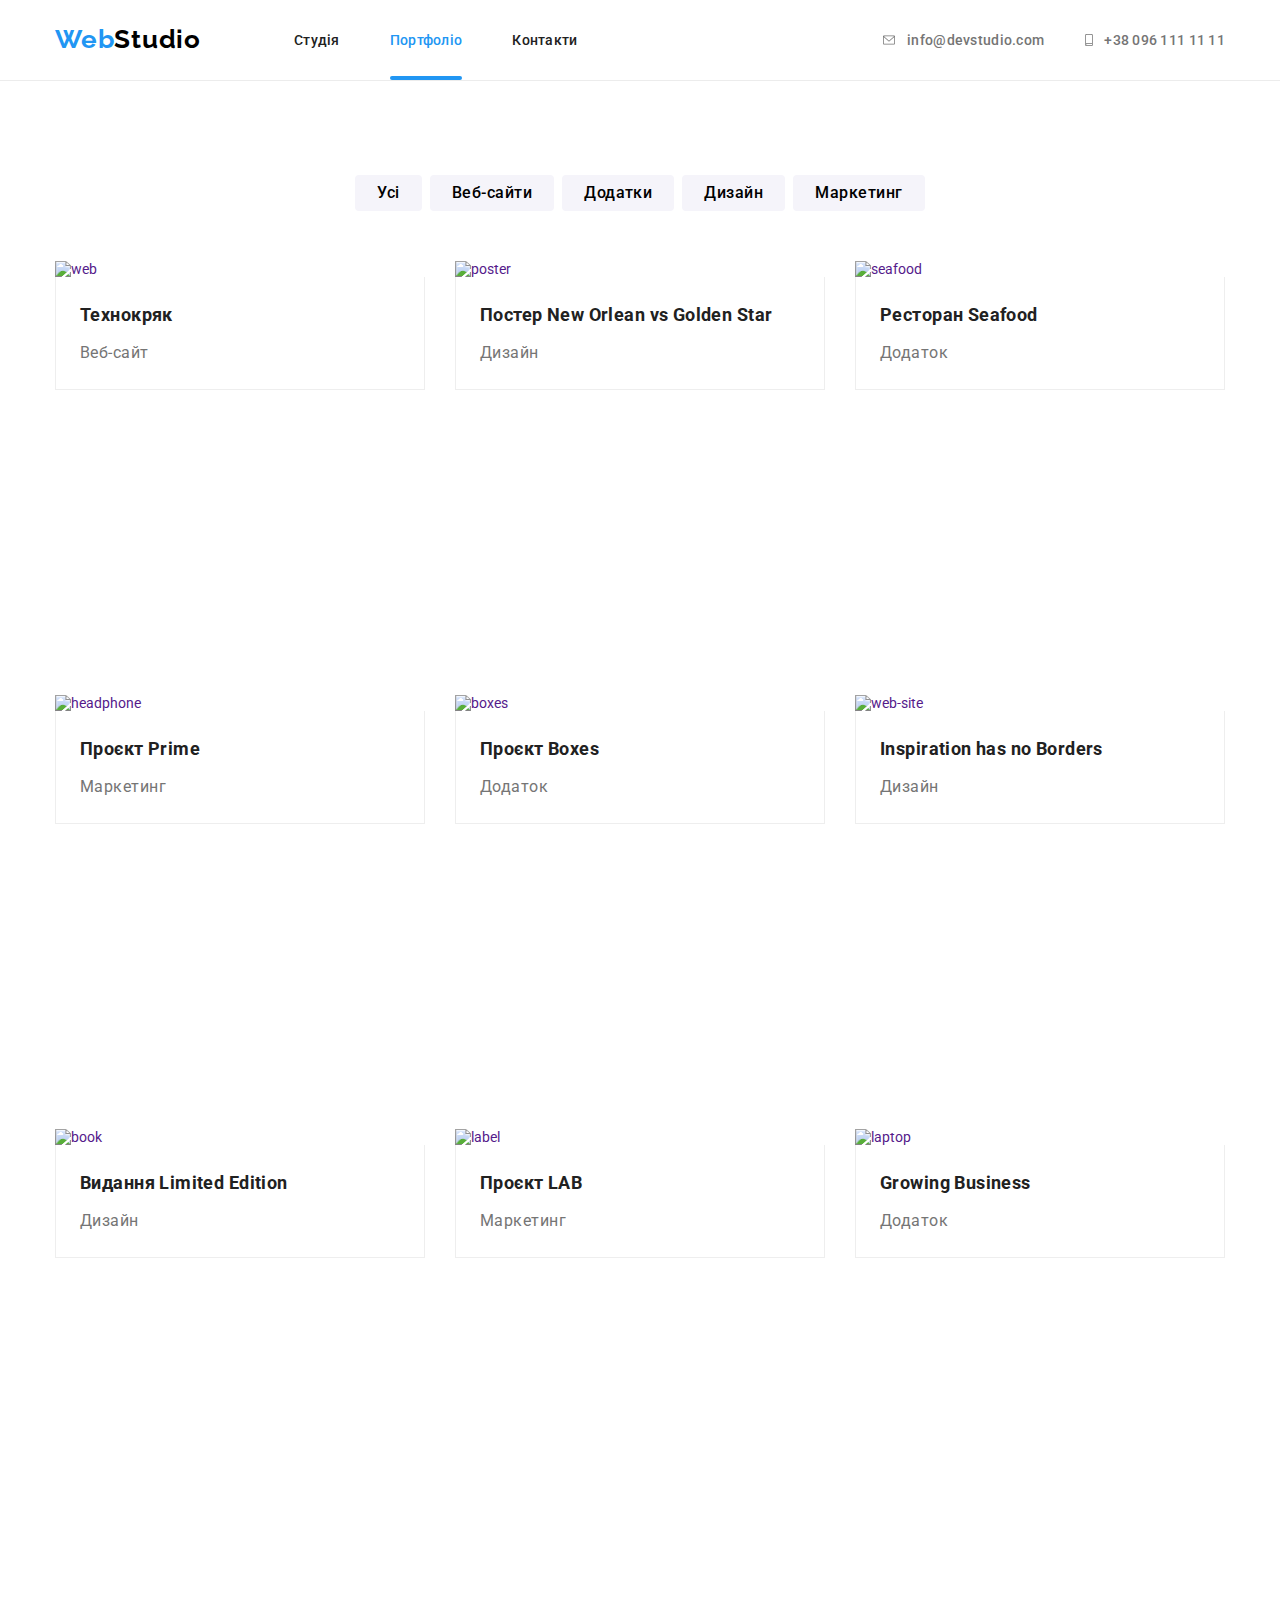
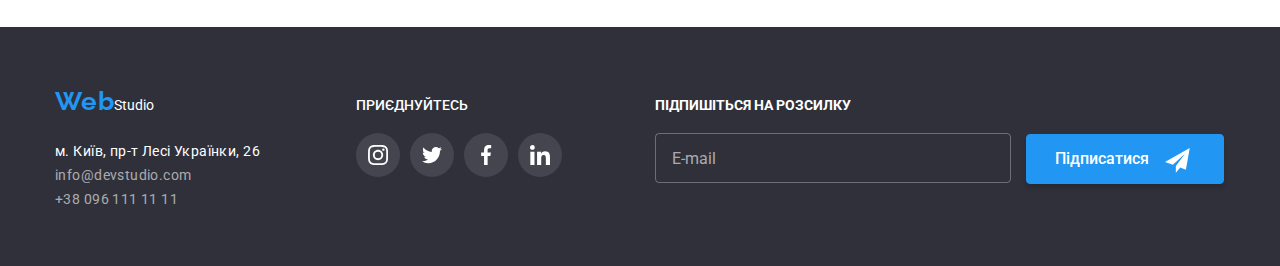
==== commit 76aa9aae: "finished" ====
--- a/portfolio.html
+++ b/portfolio.html
@@ -9,6 +9,7 @@
       href="https://cdn.jsdelivr.net/npm/modern-normalize@2.0.0/modern-normalize.min.css"
     />
     <link rel="stylesheet" href="./css/styles.css" />
+    <link rel="stylesheet" href="./css/main.min.css" />
     <link rel="preconnect" href="https://fonts.googleapis.com" />
     <link rel="preconnect" href="https://fonts.gstatic.com" crossorigin />
     <link
@@ -21,28 +22,38 @@
       <div class="container header">
         <nav class="header__menu">
           <a class="webstudio" href="index.html"
-            ><span class="webstudio__web">Web</span><span class="webstudio__studio--black">Studio</span></a
+            ><span class="webstudio__web">Web</span
+            ><span class="webstudio__studio">Studio</span></a
           >
           <ul class="navigation-list">
-            <li class="navigation-list__item"><a class="navigation-list__link " href="index.html">Студія </a></li>
-            <li class="navigation-list__item"><a class="navigation-list__link navigation-list__link--current" href="portfolio.html">Портфоліо </a></li>
-            <li class="navigation-list__item"><a class="navigation-list__link" href="">Контакти </a></li>
+            <li class="navigation-list__item">
+              <a class="navigation-list__link" href="index.html">Студія </a>
+            </li>
+            <li class="navigation-list__item">
+              <a
+                class="navigation-list__link navigation-list__link--current"
+                href="portfolio.html"
+                >Портфоліо
+              </a>
+            </li>
+            <li class="navigation-list__item">
+              <a class="navigation-list__link" href="">Контакти </a>
+            </li>
           </ul>
         </nav>
         <ul class="contact">
           <li>
             <a class="contact__item" href="mailto:info@devstudio.com"
               ><svg class="contact__icon" width="16" height="12">
-                <use href="./images/sprite.svg#icon-envelope"></use></svg >info@devstudio.com</a >
+                <use href="./images/sprite.svg#icon-envelope"></use></svg
+              >info@devstudio.com</a
+            >
           </li>
           <li>
             <a class="contact__item" href="tel:+380961111111"
-              ><svg class="contact__icon" width="10px"
-              height="12px">
-                <use
-                  href="./images/sprite.svg#icon-smartphonetel1"
-                  
-                ></use></svg  >+38 096 111 11 11</a
+              ><svg class="contact__icon" width="10px" height="12px">
+                <use href="./images/sprite.svg#icon-smartphonetel1"></use></svg
+              >+38 096 111 11 11</a
             >
           </li>
         </ul>
@@ -53,12 +64,18 @@
       <section class="section">
         <div class="container">
           <ul class="filter">
-            <li class="filter__item"><button type="button" class="filter__button">Усі</button></li>
+            <li class="filter__item">
+              <button type="button" class="filter__button">Усі</button>
+            </li>
             <li class="filter__item">
               <button type="button" class="filter__button">Веб-сайти</button>
             </li>
-            <li class="filter__item"><button type="button" class="filter__button">Додатки</button></li>
-            <li class="filter__item"><button type="button" class="filter__button">Дизайн</button></li>
+            <li class="filter__item">
+              <button type="button" class="filter__button">Додатки</button>
+            </li>
+            <li class="filter__item">
+              <button type="button" class="filter__button">Дизайн</button>
+            </li>
             <li class="filter__item">
               <button type="button" class="filter__button">Маркетинг</button>
             </li>
@@ -70,9 +87,16 @@
             <li class="galery__item">
               <a class="galery__link" href="">
                 <div class="galery__thumb">
-                <img  src="./images/tecnokryak.jpg" alt="web" width="370" />
-                <div class="galery__animation"><p class="galery__animation-text">Ресурс пропонує комплексні пропозиції з різним рівнем функціоналу та сервісів. Все це дозволить відвідувачу отримати вичерпні відомості про компанію чи приватну особу.</p></div>
-              </div>
+                  <img src="./images/tecnokryak.jpg" alt="web" width="370" />
+                  <div class="galery__animation">
+                    <p class="galery__animation-text">
+                      Ресурс пропонує комплексні пропозиції з різним рівнем
+                      функціоналу та сервісів. Все це дозволить відвідувачу
+                      отримати вичерпні відомості про компанію чи приватну
+                      особу.
+                    </p>
+                  </div>
+                </div>
                 <div class="galery__description">
                   <h2 class="galery__title">Технокряк</h2>
                   <p class="galery__text">Веб-сайт</p>
@@ -83,11 +107,20 @@
             <li class="galery__item">
               <a class="galery__link" href="">
                 <div class="galery__thumb">
-                <img src="./images/poster.jpg" alt="poster" width="370" />
-                <div class="galery__animation"><p class="galery__animation-text">Ресурс пропонує комплексні пропозиції з різним рівнем функціоналу та сервісів. Все це дозволить відвідувачу отримати вичерпні відомості про компанію чи приватну особу.</p></div>
-              </div>
-                <div class="galery__description">
-                  <h2 class="galery__title">Постер New Orlean vs Golden Star</h2>
+                  <img src="./images/poster.jpg" alt="poster" width="370" />
+                  <div class="galery__animation">
+                    <p class="galery__animation-text">
+                      Ресурс пропонує комплексні пропозиції з різним рівнем
+                      функціоналу та сервісів. Все це дозволить відвідувачу
+                      отримати вичерпні відомості про компанію чи приватну
+                      особу.
+                    </p>
+                  </div>
+                </div>
+                <div class="galery__description">
+                  <h2 class="galery__title">
+                    Постер New Orlean vs Golden Star
+                  </h2>
                   <p class="galery__text">Дизайн</p>
                 </div>
               </a>
@@ -96,9 +129,16 @@
             <li class="galery__item">
               <a class="galery__link" href="">
                 <div class="galery__thumb">
-                <img src="./images/seafood.jpg" alt="seafood" width="370" />
-                <div class="galery__animation"><p class="galery__animation-text">Ресурс пропонує комплексні пропозиції з різним рівнем функціоналу та сервісів. Все це дозволить відвідувачу отримати вичерпні відомості про компанію чи приватну особу.</p></div>
-              </div>
+                  <img src="./images/seafood.jpg" alt="seafood" width="370" />
+                  <div class="galery__animation">
+                    <p class="galery__animation-text">
+                      Ресурс пропонує комплексні пропозиції з різним рівнем
+                      функціоналу та сервісів. Все це дозволить відвідувачу
+                      отримати вичерпні відомості про компанію чи приватну
+                      особу.
+                    </p>
+                  </div>
+                </div>
                 <div class="galery__description">
                   <h2 class="galery__title">Ресторан Seafood</h2>
                   <p class="galery__text">Додаток</p>
@@ -109,13 +149,20 @@
             <li class="galery__item">
               <a class="galery__link" href="">
                 <div class="galery__thumb">
-                <img
-                  src="./images/headphones.jpg"
-                  alt="headphone"
-                  width="370"
-                />
-                <div class="galery__animation"><p class="galery__animation-text">Ресурс пропонує комплексні пропозиції з різним рівнем функціоналу та сервісів. Все це дозволить відвідувачу отримати вичерпні відомості про компанію чи приватну особу.</p></div>
-              </div>
+                  <img
+                    src="./images/headphones.jpg"
+                    alt="headphone"
+                    width="370"
+                  />
+                  <div class="galery__animation">
+                    <p class="galery__animation-text">
+                      Ресурс пропонує комплексні пропозиції з різним рівнем
+                      функціоналу та сервісів. Все це дозволить відвідувачу
+                      отримати вичерпні відомості про компанію чи приватну
+                      особу.
+                    </p>
+                  </div>
+                </div>
                 <div class="galery__description">
                   <h2 class="galery__title">Проєкт Prime</h2>
                   <p class="galery__text">Маркетинг</p>
@@ -126,9 +173,16 @@
             <li class="galery__item">
               <a class="galery__link" href="">
                 <div class="galery__thumb">
-                <img src="./images/boxes.jpg" alt="boxes" width="370" />
-                <div class="galery__animation"><p class="galery__animation-text">Ресурс пропонує комплексні пропозиції з різним рівнем функціоналу та сервісів. Все це дозволить відвідувачу отримати вичерпні відомості про компанію чи приватну особу.</p></div>
-              </div>
+                  <img src="./images/boxes.jpg" alt="boxes" width="370" />
+                  <div class="galery__animation">
+                    <p class="galery__animation-text">
+                      Ресурс пропонує комплексні пропозиції з різним рівнем
+                      функціоналу та сервісів. Все це дозволить відвідувачу
+                      отримати вичерпні відомості про компанію чи приватну
+                      особу.
+                    </p>
+                  </div>
+                </div>
                 <div class="galery__description">
                   <h2 class="galery__title">Проєкт Boxes</h2>
                   <p class="galery__text">Додаток</p>
@@ -139,9 +193,16 @@
             <li class="galery__item">
               <a class="galery__link" href="">
                 <div class="galery__thumb">
-                <img src="./images/web.jpg" alt="web-site" width="370" />
-                <div class="galery__animation"><p class="galery__animation-text">Ресурс пропонує комплексні пропозиції з різним рівнем функціоналу та сервісів. Все це дозволить відвідувачу отримати вичерпні відомості про компанію чи приватну особу.</p></div>
-              </div>
+                  <img src="./images/web.jpg" alt="web-site" width="370" />
+                  <div class="galery__animation">
+                    <p class="galery__animation-text">
+                      Ресурс пропонує комплексні пропозиції з різним рівнем
+                      функціоналу та сервісів. Все це дозволить відвідувачу
+                      отримати вичерпні відомості про компанію чи приватну
+                      особу.
+                    </p>
+                  </div>
+                </div>
                 <div class="galery__description">
                   <h2 class="galery__title">Inspiration has no Borders</h2>
                   <p class="galery__text">Дизайн</p>
@@ -152,9 +213,16 @@
             <li class="galery__item">
               <a class="galery__link" href="">
                 <div class="galery__thumb">
-                <img src="./images/books.jpg" alt="book" width="370" />
-                <div class="galery__animation"><p class="galery__animation-text">Ресурс пропонує комплексні пропозиції з різним рівнем функціоналу та сервісів. Все це дозволить відвідувачу отримати вичерпні відомості про компанію чи приватну особу.</p></div>
-              </div>
+                  <img src="./images/books.jpg" alt="book" width="370" />
+                  <div class="galery__animation">
+                    <p class="galery__animation-text">
+                      Ресурс пропонує комплексні пропозиції з різним рівнем
+                      функціоналу та сервісів. Все це дозволить відвідувачу
+                      отримати вичерпні відомості про компанію чи приватну
+                      особу.
+                    </p>
+                  </div>
+                </div>
                 <div class="galery__description">
                   <h2 class="galery__title">Видання Limited Edition</h2>
                   <p class="galery__text">Дизайн</p>
@@ -165,9 +233,16 @@
             <li class="galery__item">
               <a class="galery__link" href="">
                 <div class="galery__thumb">
-                <img src="./images/label.jpg" alt="label" width="370" />
-                <div class="galery__animation"><p class="galery__animation-text">Ресурс пропонує комплексні пропозиції з різним рівнем функціоналу та сервісів. Все це дозволить відвідувачу отримати вичерпні відомості про компанію чи приватну особу.</p></div>
-              </div>
+                  <img src="./images/label.jpg" alt="label" width="370" />
+                  <div class="galery__animation">
+                    <p class="galery__animation-text">
+                      Ресурс пропонує комплексні пропозиції з різним рівнем
+                      функціоналу та сервісів. Все це дозволить відвідувачу
+                      отримати вичерпні відомості про компанію чи приватну
+                      особу.
+                    </p>
+                  </div>
+                </div>
                 <div class="galery__description">
                   <h2 class="galery__title">Проєкт LAB</h2>
                   <p class="galery__text">Маркетинг</p>
@@ -178,9 +253,16 @@
             <li class="galery__item">
               <a class="galery__link" href="">
                 <div class="galery__thumb">
-                <img src="./images/laptop.jpg" alt="laptop" width="370" />
-                <div class="galery__animation"><p class="galery__animation-text">Ресурс пропонує комплексні пропозиції з різним рівнем функціоналу та сервісів. Все це дозволить відвідувачу отримати вичерпні відомості про компанію чи приватну особу.</p></div>
-              </div>
+                  <img src="./images/laptop.jpg" alt="laptop" width="370" />
+                  <div class="galery__animation">
+                    <p class="galery__animation-text">
+                      Ресурс пропонує комплексні пропозиції з різним рівнем
+                      функціоналу та сервісів. Все це дозволить відвідувачу
+                      отримати вичерпні відомості про компанію чи приватну
+                      особу.
+                    </p>
+                  </div>
+                </div>
                 <div class="galery__description">
                   <h2 class="galery__title">Growing Business</h2>
                   <p class="galery__text">Додаток</p>
@@ -220,8 +302,13 @@
                 rel="noopener noreferrer"
                 aria-label="іконка Інстаграм"
               >
-                <svg class="social-list__icon social-list__icon--fill-white" width="20px" height="20px">
-                  <use href="./images/sprite.svg#icon-instagram"></use></svg></a>
+                <svg
+                  class="social-list__icon social-list__icon--fill-white"
+                  width="20px"
+                  height="20px"
+                >
+                  <use href="./images/sprite.svg#icon-instagram"></use></svg
+              ></a>
             </li>
             <li class="social-list__item">
               <a
@@ -231,8 +318,13 @@
                 rel="noopener noreferrer"
                 aria-label="іконка Твітер"
               >
-                <svg class="social-list__icon social-list__icon--fill-white" width="20px" height="20px">
-                  <use href="./images/sprite.svg#icon-twitter-1"></use></svg></a>
+                <svg
+                  class="social-list__icon social-list__icon--fill-white"
+                  width="20px"
+                  height="20px"
+                >
+                  <use href="./images/sprite.svg#icon-twitter-1"></use></svg
+              ></a>
             </li>
             <li class="social-list__item">
               <a
@@ -242,8 +334,13 @@
                 rel="noopener noreferrer"
                 aria-label="іконка Фейсбук"
               >
-                <svg class="social-list__icon social-list__icon--fill-white" width="20px" height="20px">
-                  <use href="./images/sprite.svg#icon-facebook-1"></use></svg ></a>
+                <svg
+                  class="social-list__icon social-list__icon--fill-white"
+                  width="20px"
+                  height="20px"
+                >
+                  <use href="./images/sprite.svg#icon-facebook-1"></use></svg
+              ></a>
             </li>
             <li class="social-list__item">
               <a
@@ -253,8 +350,13 @@
                 rel="noopener noreferrer"
                 aria-label="іконка Лінкедін"
               >
-                <svg class="social-list__icon social-list__icon--fill-white" width="20px" height="20px">
-                  <use href="./images/sprite.svg#icon-linkedin-1"></use></svg  ></a>
+                <svg
+                  class="social-list__icon social-list__icon--fill-white"
+                  width="20px"
+                  height="20px"
+                >
+                  <use href="./images/sprite.svg#icon-linkedin-1"></use></svg
+              ></a>
             </li>
           </ul>
         </div>
@@ -268,7 +370,8 @@
           />
           <button class="footer-form__button" type="submit">
             <svg class="footer-form__icon" width="33" height="33">
-              <use class="use" href="./images/sprite.svg#send"></use></svg >Підписатися
+              <use class="use" href="./images/sprite.svg#send"></use></svg
+            >Підписатися
           </button>
         </form>
       </div>
--- a/css/styles.css
+++ b/css/styles.css
@@ -1,890 +1,22 @@
-/* #212121; - основний текст */
-/* #757575; - підписи */
-/* лого - #000000 #2196F3; */
-:root{
-  --title-text-color: #212121;
-  --primary-text-color:#757575;
-  --accent-color: #2196F3;
-  --second-accent-color:#F5F4FA;
-  --timing-function: cubic-bezier(0.4, 0, 0.2, 1)
-}
-.img{
-  display: block;
- 
-}
-h1,h2,h3{
-  margin:0px
-}
-/* img{
-  display: block;
-} */
-body{
-   font-family: roboto, sans-serif;
-   font-size: 14px;
-   color: #212121;
-   font-weight: 400;
-}
-.section{
-  padding-top: 94px;
-  padding-bottom: 94px;
-}
-ul {
-  list-style-type: none;
-}
 
-a {
-  text-decoration: none;
-}
-.container {
-  width: 1200px;
-  padding-left: 15px;
-  padding-right: 15px;
-  margin-left: auto;
-  margin-right: auto;
-}
-
-.button{
-  color: #FFF;
-  font-size: 16px;
-  font-weight: 700;
-  line-height: 1.87;
-  letter-spacing: 0.96px;
-  background: var(--accent-color);
-  cursor: pointer;
-  border-radius: 4px;
-
-  
-}
-/* header */
-
-.section-header{
-  border-bottom: 1px solid #ECECEC;
-}
-.header{
-  display: flex;
-  align-items: center;
-  margin-bottom: 0px;
-}
- .webstudio__web{
-   color:var(--accent-color);
-   font-family: raleway;
-   font-size: 26px;
-   letter-spacing: 0.78px;
-   font-weight: 700;
- }
- .webstudio__studio--black{
-    color:black;
-   font-family: raleway;
-   font-size: 26px;
-   letter-spacing: 0.78px;
-   font-weight: 700;
-  }
-  .webstudio{
-   text-decoration: none;
-   margin-right: 93px;
- } 
- .navigation-list{
-  display: flex;
-  justify-content: space-between;
-  margin-top: 0px;
-  margin-bottom:0px ;
-  padding-left: 0px;
- } 
- .header__menu{
-   display: flex;
-  align-items: center;
- } 
-.contact{
-  display: flex;
-  margin-left: auto;
-  margin-top: 0px;
-  margin-bottom: 0px;
-  padding-left: 0px;
-  align-items: flex-end;
-} 
-.contact__item{ 
-  margin-left: 40px;
-}
-.contact:first-child{
-  margin-left: 0px;
-}
-.navigation-list:last-child{
-  margin-right: 0px;
-} 
- .navigation-list__link {
- position: relative;
- display: block;
- font-weight: 500;
- letter-spacing: 0.28px;
- text-decoration: none;
- display: inline-block;
- margin-right: 50px;
- padding-bottom: 32px;
- padding-top: 32px;
-  color: var(--title-text-color);
-  transition: color 250ms cubic-bezier(0.4,0, 0.2, 1);
- }
- .navigation-list__link:hover,
- .navigation-list__link:focus {
-   color: var(--accent-color);
-
- }
- .navigation-list__link--current{
-  color: var(--accent-color);
-  font-weight: 500;
- }
- .navigation-list__link--current::after{
-  position: absolute;
-  bottom: 0;
-  left:0;
-  content: "";
-  width: 100%;
-  height: 4px;
-  border-radius: 2px;
-  display: block;
-  background-color: var(--accent-color);
- }
- .contact__item{
-   display: flex;
-   align-items: center;
-   justify-content: end;
-   color:var(--primary-text-color);
-   font-weight: 500;
-   letter-spacing: 0.28px;
-   text-decoration: none;
-   transition: color 250ms cubic-bezier(0.4, 0, 0.2, 1);
- 
- }
-.contact__icon{
-  fill: var(--primary-text-color);
-  margin-right: 10px;
-  transition: fill 250ms cubic-bezier(0.4, 0, 0.2, 1);
-}
-
-.contact__item:hover .contact__icon,
-.contact__item:focus .contact__icon{
-  fill: var(--accent-color);
-}
-
- .contact__item:hover,
- .contact__item:focus{
-   color:var(--accent-color);
- }
- 
-
- /* hero */
-.section-hero{
-    background-color: #2F303A;
-    padding-bottom: 200px;
-    padding-top: 200px;
-    background-image: linear-gradient(to bottom, rgba(47,48,58, 0.4), rgba(47,48,58,0.4)), url(../images/hero.jpg) ;
-    max-width: 1600px;
-    margin-left: auto;
-    margin-right: auto;
-    background-repeat: no-repeat;
-  
- }
- .section-hero__title{
-   color:#FFFFFf;
-   text-align: center;
-   font-size: 44px;
-   font-weight: 900;
-   line-height: 1.36;
-   letter-spacing: 2.64px;
-   text-transform: uppercase;
-   margin-top:0px;
-   margin-bottom: 30px;
-   width: 696px;
-   margin-right: auto;
-   margin-left: auto;
- }
-
- .button__hero{
-  padding: 10px 24px;
-  border: none;
-  margin: auto;
-  display: block;
-  min-width: 216px;
- }
 
  /*modal-form*/
-  .modal-wrapper__close-button{
-  position: absolute; 
-  display: flex;
-  justify-content: center;
-  align-items: center;
-  object-fit: cover;
-  width: 30px;
-  height: 30px;
-  border-radius: 50%;
-  border: rgba(0, 0, 0, 0.1) 1px solid;
-  top:8px;
-  right: 8px;
-  cursor: pointer;
-  padding: 0px; 
-  background-color: transparent;
-  
- } 
- .modal-wrapper__close-icon{
-  fill: #000;
-  transition: fill 250ms cubic-bezier(0.4, 0, 0.2, 1);
- }
+
+ /* adventages */
  
- .modal-wrapper__close-button:hover .modal-wrapper__close-icon,
- .modal-wrapper__close-button:focus .modal-wrapper__close-icon{
-  fill:var(--accent-color);
-  
- }
-  .modal-wrapper{
-  position: absolute;
-  width: 528px;
-  height: 581px;
-  background-color: #FFF;
-  border-radius: 4px;
-  top: 50%;
-  left: 50%;
-  transform:  translate(-50%, -50%) ;
-  scale: 1;
-  box-shadow: 0px 1px 3px 0px rgba(0, 0, 0, 12%),
-      0px 1px 1px 0px rgba(0, 0, 0, 14%),
-      0px 2px 1px 0px rgba(0, 0, 0, 20%);
-  z-index: 10;
-  transition: scale 300ms cubic-bezier(0.4, 0, 0.2, 1);
-  padding: 40px;
- }
- .backdrop{
-  position: fixed;
-  top: 0px;
-  left: 0px;
-  background-color: rgba( 0,0, 0, 0.2);
-  width: 100%;
-  height: 100%;
-  transition: opacity 250ms cubic-bezier(0.4, 0, 0.2, 1), visibility 250ms cubic-bezier(0.4, 0, 0.2, 1) ;
- }
-.is-hidden{
-  opacity: 0;
-  pointer-events: none;
-  visibility: hidden;
- }
- .is-hidden .modal-wrapper {
-  transform: translate(-50%, -50%);
-  scale: 0.3;
-  
- }
- 
- .form__input{
-  display: block;
-  position:relative;
-  width: 448px;
-  height: 40px;
-  border: 1px solid rgba( 33,33, 33, 0.2);
-  border-radius: 4px;
-  margin-bottom: 10px;
-  margin-top: 4px;
-  padding: 12px 42px ;
-  cursor: pointer;
-  transition: border 250ms cubic-bezier(0.4, 0, 0.2, 1);
-
-}
-.form__title{
-  display: block;
-  text-align: center;
-  font-size: 20px;
-  font-weight: 600;
-  color:var(--title-text-color);
-  margin-bottom: 12px;
-}
-.form__label{
-  position: relative;
- 
- 
-}
-.form__name{
-  font-size: 12px;
-  color: var(--primary-text-color); 
-
-}
-.form__icon{
-  position: absolute;
-  top: 32px;
-  left: 12px;
-  transition: fill 250ms cubic-bezier(0.4, 0, 0.2, 1);
-}
-.form__input:focus+.form__icon{
-  fill:var(--accent-color);
-}
-.form__coment{
-  height: 120px;
-  width: 448px;
-  border: 1px solid rgba( 33,33, 33, 0.2);
-  border-radius: 4px;
-  margin-top: 4px;
-  margin-bottom: 20px;
-  padding: 12px 16px;
-  resize: none;
-  transition: border 250ms cubic-bezier(0.4, 0, 0.2, 1);
-}
-.form__coment:focus{
-  border: 1px solid var(--accent-color);
-  outline: none;
-}
-.form__coment::placeholder{
-  font-size: 12px;
-  color: rgba( 117,117, 117, 0.5);
-}
-.form__button{
-  display: block;
-  width: 200px;
-  height: 50px;
-  background-color: var(--accent-color);
-  color: #FFF;
-  border-radius: 4px;
-  border: var(--accent-color) 1px solid;
-  padding: 0px;
-  font-size: 16px;
-  font-weight: 600px;
-  box-shadow: 0px 4px 4px 0px rgba(0, 0, 0, 15%);
-  margin-left: auto;
-  margin-right: auto;
-  cursor: pointer;
-}
-.check__agree-link{
-  color: var(--accent-color);
-  text-decoration: underline;
-}
-.check__label{
-  color: var(--primary-text-color);
-}
-.check{
-  position: relative;
-  display: flex;
-  justify-content: center;
-  margin-bottom: 30px;
-}
-.form__input:focus{
-  outline: none;
-  border: 1px solid var(--accent-color);
-}
-.form__input:focus .form__icon{
-  fill: var(--accent-color
-  );
-}
-.check__custom{
-  position: absolute;
-  top:0;
-  left:17px;
-  display: flex;
-  justify-content: center;
-  align-items: center;
-  width: 16px;
-  height: 15px;
-  border-radius: 2px;
-  outline: 2px solid #212121;
-  outline-offset: -1px;
-  transition: border 250ms cubic-bezier(0.4, 0, 0.2, 1), background-color 250ms cubic-bezier(0.4, 0, 0.2, 1);
-}
-.check__input{
-  position: absolute;
-  -webkit-appearance: none;
-  -moz-appearance: none;
-  appearance: none;
-}
-.check__input:checked+.check__custom{
-  background-color: var(--accent-color);
-  outline: 2px solid var(--accent-color);
-  outline-offset: -1px;
-}
-.check__input:focus+.check__custom{
-  outline: 2px solid var(--accent-color);
-  outline-offset: -1px;
-}
- /* adventages */
- .adventages__title{
-  margin-top: 0px;
-  margin-bottom: 10px;
-  font-size: 14px;
-  font-weight: 700;
-  letter-spacing: 0.42px;
- }
- .adventages__description{
- color: var(--primary-text-color);
- line-height: 1.7;
- letter-spacing: 0.42px;
- margin-bottom: 0px;
- margin-top: 0px;
- }
-.adventages{
-display: flex;
-justify-content: space-between;
-padding-left: 0px;
-margin-top: 0px; 
-margin-bottom: 0px;
- }
-.adventages__list{
-margin-right: 30px;
-width: 270px;
-  }
-.adventages__item{
-  background-color: #F5F4FA;
-  width: 270px;
-  height: 120px;
-  display: flex;
-  justify-content: center;
-  align-items: center;
-  margin-bottom: 30px;
-}
- .adventages :last-child{
-    margin-right:0px;
-  }
+/* OFFERS Пропозиції */
 
 
-/* OFFERS Пропозиції */
-.section--without-padding-top{
-  padding-top: 0px;
-}
-.offers{
-  display: flex;
-  padding-left: 0px;
-  margin-top: 0px;
-  margin-bottom: 0px;
-}
-.offers__item{
-  display: block;
-  margin-right: 30px;
-  margin-bottom: 30px;
-  width: 370px;
-}
-.thumb{
-  position: relative;
-  width: 370px;
-  height: 294px;
-}
-.thumb__img{
-  position: relative;
-  z-index: -1; 
-}
-.thumb__description{
-  position: absolute;
-  margin: 0px;
-  left: 0px;
-  bottom: 0px;
-  width: 100%;
-  height: 70px;
-  font-weight: bold;
-  background-color: rgba( 47,48, 58, 0.8);
-  color: #FFF;
-  text-align: center;
-  text-transform: uppercase;
-  padding-top: 27px;
-  z-index: -1;
-}
     /* Наша команда */
- .section__title{
- font-size: 36px;
- text-align: center;
- letter-spacing: 1.08px;
- margin-top: 0px;
- margin-bottom: 50px;
- }
- .section--grey{
-  background-color: var(--second-accent-color);
- }
- .team{
-  display: flex;
-  padding-left: 0px;
-  margin-bottom: 0px;
-  margin-top: 0px;
- }
-.member{
-  display: block;
-  margin-right: 30px;
-  margin-top: 0px;
-  text-align: center;
-  background-color: #FFF;
-  border-bottom: 1px solid #ECECEC;
-  border-radius: 4px;
-  box-shadow: 0px 1px 3px 0px rgba(0, 0, 0, 12%),
-  0px 1px 1px 0px rgba(0, 0, 0, 14%),
-  0px 2px 1px 0px rgba(0, 0, 0, 20%);
-}
- .member:last-child{
-  margin-right: 0px;
-}
- .member__name{     
-      font-size: 16px;
-      font-weight: 500;
-      letter-spacing: 0.48px;
-      margin-bottom: 10px;  
- }
- .member__profession{
-   color: var(--primary-text-color);
-      font-size: 16px;
-      letter-spacing: 0.48px;
-      text-decoration: none;
-      margin: 0px;
-      margin-bottom: 16px;
- }
- .member__description{
-  padding: 30px 0px;
- }
+
+ 
 /*social-list*/
-.social-list{
-  display: flex;
-  justify-content: center;
-  padding: 0px;
-  align-items: center;
-  margin-bottom: 0px;
-}
 
-.social-list__item:not(:last-child){
-  margin-right: 10px;
-}
+/*Clients*/
 
-.social-list__link{
-  width: 44px;
-  height: 44px;
-  background-color: #FFFFFf;
-  display:flex;
-  justify-content: center;
-  align-items: center;
-  border-radius: 50%;
-  transition: background-color 250ms cubic-bezier(0.4, 0, 0.2, 1);
-}
-.social-list__icon{
-  fill: #afb1b8;
-  transition:  fill 250ms cubic-bezier(0.4, 0, 0.2, 1);
-}
+/*footer*/
 
-.social-list__link:hover .social-list__icon{
- fill:#FFF;
-}
-.social-list__link:focus .social-list__icon{
-  fill:#FFF;
-}
-.social-list__link:hover{
-  background-color: var(--accent-color);
-}
-.social-list__link:focus{
-  outline: none;
-  background-color: var(--accent-color);
-} 
-/*Clients*/
-.clients{
-  display: flex;
-  margin: 0px;
-  justify-content: center;
-  align-items: center;
-  padding: 0px;
-}
-.clients__item{
-
-  margin-right: 30px ;
- 
-}
-.clients__item:last-child{
-  margin-right: 0px;
-}
-.clients__link{
-  width: 170px;
-  height: 90px;
-  border: 1px solid #AFB1B8;
-  border-radius: 4px;
-
-  justify-content: center;
-  align-items: center;
-  display: flex;
-  transition:  border 250ms cubic-bezier(0.4, 0, 0.2, 1);
-}
-.clients__icon{
-width: 106px;
-height: 60px;
-fill:#afb1b8;
-transition: fill 250ms cubic-bezier(0.4, 0, 0.2, 1);
-}
-.clients__link:hover .clients__icon{
-  fill: #2196F3;
-}
-.clients__link:hover{
-  border: var(--accent-color) solid 1px;
-}
-.clients__link:focus .clients__icon{
-  fill: #2196F3;
-}
-.clients__link:focus{
-  outline: none;
-  border: var(--accent-color) solid 3px;
-}
-/*footer*/
-.right-side{
-  width: 231px;
-}
-.footer-socials__title{
-  color: #FFF;
-  font-weight: 500;
-  text-transform: uppercase;
-  margin: 0px;
-  margin-bottom: 20px;
-}
-.social-list__icon--fill-white{
-  fill: #FFF;
-}
-.social-list__link--bcg-grey{
-  background-color:rgb(255, 255, 255, 0.1);
-  /* width: 44px;
-  height: 44px;
-  display:flex;
-  justify-content: center;
-  align-items: center;
-  border-radius: 50%;
-  outline: none;
-  transition: background-color 250ms cubic-bezier(0.4, 0, 0.2, 1); */
-}
- /* .socials-link-end:hover{
-   background-color: var(--accent-color);
- }
- .socials-link-end:focus{
-   background-color: var(--accent-color);
- }  */
- .container--footer{
-  display: flex;
-  align-items:baseline;
-}
-.footer-socials{
-  margin-left: 70px;
-  margin-right: 93px;
-}
-
- .adress{
- color: #FFF;
- line-height: 0.87;
- letter-spacing: 0.42px;
- font-style: normal;
- margin-top: 28px;
- margin-bottom: 0px;
-    
- }
- .adress__item{
-  color: rgba(255, 255, 255, 0.60);
-  text-decoration: none ;
-  font-style: normal;
-  display: block;
-  transition: color 250ms cubic-bezier(0.4, 0, 0.2, 1);
- }
- .adress__item:first-child{
-  margin-top: 12px;
-  margin-bottom: 12px;
- }
- .adress__item:hover,
- .adress__item:focus{
-  color: var(--accent-color);
- }
-
- .footer{
-  background-color: #2F303A;
-  padding-top: 60px;
-  padding-bottom: 60px;
-
- }
-  .webstudio__studio--white{
-  color: #FFF;
-  font-family: raleway;
-  font-size: 26px;
-  letter-spacing: 0.78px;
-  font-weight: 700;
-  }
 
 /*GALERY_NAV */
-.filter{
-  display: flex;
-  margin-top: 0px;
-  justify-content: center;
-  padding-left: 0px;
-  margin-bottom: 50px;}
- 
- .filter__button{
-  font-size: 16px;
-  font-weight: 500;
-  line-height: 1.5;
-  letter-spacing: 0.48px;
-  cursor: pointer;
-  background-color: var(--second-accent-color);
-  font-family: inherit;
-  border: none;
-  padding: 6px 22px;
-  border-radius: 4px;
-  margin:0px;
-  transition: box-shadow 250ms cubic-bezier(0.4, 0, 0.2, 1), background-color 250ms cubic-bezier(0.4, 0, 0.2, 1), color 250ms cubic-bezier(0.4, 0, 0.2, 1);
-}
-
-.filter__item{
-  margin-right: 8px;
-}
-.filter__item:last-child{
-  margin-right: 0px;
-}
- .filter__button:hover{
-  color: #fff;
-  background-color: var(--accent-color);
-  box-shadow: 0px 3px 1px 0px rgba(0, 0, 0, 10%),
-  0px 1px 2px 0px rgba(0, 0, 0, 8%),
-  0px 2px 2px 0px rgba(0, 0, 0, 12%);
-}
-  .filter__button:focus {
-   color: #fff;
-   outline: none;
-  background-color: var(--accent-color);
-  box-shadow: 0px 3px 1px 0px rgba(0, 0, 0, 10%),
-  0px 1px 2px 0px rgba(0, 0, 0, 8%),
-  0px 2px 2px 0px rgba(0, 0, 0, 12%);
-}
 
 
- /*GALERY*/
- .galery__title{
-  text-decoration: none;
-    font-size: 18px;
-    font-weight: 700;
-    letter-spacing: 0.42px;
-    color: var(--title-text-color);
-    line-height: 0.5px;
-    margin: 0px;
-    line-height: 2.0;
- }
-
-.galery{
-  display: flex;
-  flex-wrap: wrap;
-  padding-left: 0px;
-  margin-bottom: 0px;
-  margin-top: 0px;
-}
-.galery__item{
-  margin-right: 30px;
-  margin-bottom: 30px;
-  width: 370px;
-  height: 404px;
-}
-.galery__item:nth-child(3n){
-  margin-right: 0px;
-}
-.galery__item:nth-last-child(-n + 3) {
-  margin-bottom: 0px;
-}
-.galery__text{
- color: var(--primary-text-color);
- font-size: 16px;
- letter-spacing: 0.48px;
- text-decoration: none;
- margin-top: 4px;
- line-height: 2.0;
- margin-bottom: 0px;
-
-}
-.galery__description{
-  padding: 20px 24px;
-  border: #eee 1px solid;
-  border-top: none;
-}
-.galery__link {
-  display: block;
-  transition:  box-shadow 250ms cubic-bezier(0.4, 0, 0.2, 1);
-}
-.galery img{
-  display: block;
-}
-.galery__thumb{
-  position: relative;
-  padding: 0px;
-  overflow: hidden;
-}
-.galery__animation-text{
-  color: #FFF;
-  font-size: 18px;
-  font-weight: 400;
-  line-height: 1.6;
-  padding: 63px 24px;
-  margin: 0px;
- 
-}
-.galery__animation{
-  position: absolute;
-  top:0;
-  left:0;
-  margin: 0px;
-  padding: 0px;
-  width: 100%;
-  height: 100%;
-  background-color: var(--accent-color);
-  opacity: 0.9;
-  transform: translateY(100%);
-  box-shadow: #FFF;
-  transition: transform 250ms cubic-bezier(0.4, 0, 0.2, 1);
-  
-}
-
-.galery__link:hover, .galery__link:focus {
-  box-shadow: 0px 1px 1px 0px rgba(0, 0, 0, 12%),
-  0px 4px 4px 0px rgba(0, 0, 0, 6%),
-  1px 4px 6px 0px rgba(0, 0, 0, 16%);
-  outline: none;
-
-}
-.galery__link:hover .galery__animation,
-.galery__link:focus .galery__animation{
-  transform: translateY(0%);
-  outline: none;
-}
-
-/*footer-right-side*/
-.footer-form__label{
-  display: block;
-  margin-bottom: 20px;
-  text-transform: uppercase;
-  color: #FFF;
-  font-weight: bold;
-}
-/* .footer-form{
-  display: block;
-} */
-.footer-form__input{
-  width: 356px;
-  height: 50px;
-  background-color: inherit;
-  border: 1px solid rgba( 255,255, 255, 0.3);
-  border-radius: 4px;
-  padding-left: 16px;
-  color: #FFF;
-  font-size: 16px;
-  
-  
-}
-.footer-form__input::placeholder{
-
-  font-size: 16px;
-  color: rgba( 255,255, 255, 0.6);
-  
-}
-
-.footer-form__button{
-  position: relative;
-  width: 198px;
-  height: 50px;
-  background-color: var(--accent-color);
-  color: #FFF;
-  font-size: 16px;
-  font-weight: 500;
-  border-radius: 4px;
-  border: var(--accent-color) solid 1px;
-  box-shadow: 0px 4px 4px 0px rgba(0, 0, 0, 15%);
-  cursor: pointer;
-  padding-right: 28px;
-  padding-left: 28px;
-  text-align: left;
-  margin-left: 12px;
-}
-.footer-form__icon{
- position: absolute;
- top:13px;
- right: 25px;
-
-}
--- a/css/main.min.css
+++ b/css/main.min.css
@@ -0,0 +1 @@
+:root{--title-text-color: #212121;--primary-text-color:#757575;--accent-color: #2196F3;--second-accent-color:#F5F4FA;--timing-function: cubic-bezier(0.4, 0, 0.2, 1) }.img{display:block}body{font-family:roboto,sans-serif;font-size:14px;color:#212121;font-weight:400}.section{padding-top:94px;padding-bottom:94px}.section--without-padding-top{padding-top:0px}.section--grey{background-color:var(--second-accent-color)}.section__title{font-size:36px;text-align:center;letter-spacing:1.08px;margin-top:0px;margin-bottom:50px}.button{color:#fff;font-size:16px;font-weight:700;line-height:1.87;letter-spacing:.96px;background:var(--accent-color);cursor:pointer;border-radius:4px}.container{width:1200px;padding-left:15px;padding-right:15px;margin-left:auto;margin-right:auto}ul{list-style-type:none}a{text-decoration:none}h1,h2,h3{margin:0px}.social-list{display:-webkit-box;display:-ms-flexbox;display:flex;-webkit-box-pack:center;-ms-flex-pack:center;justify-content:center;padding:0px;-webkit-box-align:center;-ms-flex-align:center;align-items:center;margin-bottom:0px}.social-list__item:not(:last-child){margin-right:10px}.social-list__link{width:44px;height:44px;background-color:#fff;display:-webkit-box;display:-ms-flexbox;display:flex;-webkit-box-pack:center;-ms-flex-pack:center;justify-content:center;-webkit-box-align:center;-ms-flex-align:center;align-items:center;border-radius:50%;-webkit-transition:background-color 250ms cubic-bezier(0.4, 0, 0.2, 1);transition:background-color 250ms cubic-bezier(0.4, 0, 0.2, 1)}.social-list__link:hover .social-list__icon,.social-list__link:focus .social-list__icon{fill:#fff}.social-list__link:hover{background-color:var(--accent-color)}.social-list__link:focus{outline:none;background-color:var(--accent-color)}.social-list__link--bcg-grey{background-color:rgba(255,255,255,.1)}.social-list__icon{fill:#afb1b8;-webkit-transition:fill 250ms cubic-bezier(0.4, 0, 0.2, 1);transition:fill 250ms cubic-bezier(0.4, 0, 0.2, 1)}.social-list__icon--fill-white{fill:#fff}.footer-socials__title{color:#fff;font-weight:500;text-transform:uppercase;margin:0px;margin-bottom:20px}.footer-socials{margin-left:70px;margin-right:93px}.webstudio__web{color:var(--accent-color);font-family:raleway;font-size:26px;letter-spacing:.78px;font-weight:700}.webstudio__studio{color:#000;font-family:raleway;font-size:26px;letter-spacing:.78px;font-weight:700}.webstudio__studio--white{color:#fff}.webstudio{text-decoration:none;margin-right:93px}.modal-wrapper__close-button{position:absolute;display:-webkit-box;display:-ms-flexbox;display:flex;-webkit-box-pack:center;-ms-flex-pack:center;justify-content:center;-webkit-box-align:center;-ms-flex-align:center;align-items:center;-o-object-fit:cover;object-fit:cover;width:30px;height:30px;border-radius:50%;border:rgba(0,0,0,.1) 1px solid;top:8px;right:8px;cursor:pointer;padding:0px;background-color:rgba(0,0,0,0)}.modal-wrapper__close-button:hover .modal-wrapper__close-icon,.modal-wrapper__close-button:focus .modal-wrapper__close-icon{fill:var(--accent-color)}.modal-wrapper__close-icon{fill:#000;-webkit-transition:fill 250ms cubic-bezier(0.4, 0, 0.2, 1);transition:fill 250ms cubic-bezier(0.4, 0, 0.2, 1)}.modal-wrapper{position:absolute;width:528px;height:581px;background-color:#fff;border-radius:4px;top:50%;left:50%;-webkit-transform:translate(-50%, -50%);transform:translate(-50%, -50%);scale:1;-webkit-box-shadow:0px 1px 3px 0px rgba(0,0,0,.12),0px 1px 1px 0px rgba(0,0,0,.14),0px 2px 1px 0px rgba(0,0,0,.2);box-shadow:0px 1px 3px 0px rgba(0,0,0,.12),0px 1px 1px 0px rgba(0,0,0,.14),0px 2px 1px 0px rgba(0,0,0,.2);z-index:10;-webkit-transition:scale 300ms cubic-bezier(0.4, 0, 0.2, 1);transition:scale 300ms cubic-bezier(0.4, 0, 0.2, 1);padding:40px}.backdrop{position:fixed;top:0px;left:0px;background-color:rgba(0,0,0,.2);width:100%;height:100%;-webkit-transition:opacity 250ms cubic-bezier(0.4, 0, 0.2, 1),visibility 250ms cubic-bezier(0.4, 0, 0.2, 1);transition:opacity 250ms cubic-bezier(0.4, 0, 0.2, 1),visibility 250ms cubic-bezier(0.4, 0, 0.2, 1)}.is-hidden{opacity:0;pointer-events:none;visibility:hidden}.is-hidden .modal-wrapper{-webkit-transform:translate(-50%, -50%);transform:translate(-50%, -50%);scale:.3}.check{position:relative;display:-webkit-box;display:-ms-flexbox;display:flex;-webkit-box-pack:center;-ms-flex-pack:center;justify-content:center;margin-bottom:30px}.check__custom{position:absolute;top:0;left:17px;display:-webkit-box;display:-ms-flexbox;display:flex;-webkit-box-pack:center;-ms-flex-pack:center;justify-content:center;-webkit-box-align:center;-ms-flex-align:center;align-items:center;width:16px;height:15px;border-radius:2px;outline:2px solid #212121;outline-offset:-1px;-webkit-transition:border 250ms cubic-bezier(0.4, 0, 0.2, 1),background-color 250ms cubic-bezier(0.4, 0, 0.2, 1);transition:border 250ms cubic-bezier(0.4, 0, 0.2, 1),background-color 250ms cubic-bezier(0.4, 0, 0.2, 1)}.check__input{position:absolute;-webkit-appearance:none;-moz-appearance:none;appearance:none}.check__input:checked+.check__custom{background-color:var(--accent-color);outline:2px solid var(--accent-color);outline-offset:-1px}.check__input:focus+.check__custom{outline:2px solid var(--accent-color);outline-offset:-1px}.section-header{border-bottom:1px solid #ececec}.header{display:-webkit-box;display:-ms-flexbox;display:flex;-webkit-box-align:center;-ms-flex-align:center;align-items:center;margin-bottom:0px}.navigation-list{display:-webkit-box;display:-ms-flexbox;display:flex;-webkit-box-pack:justify;-ms-flex-pack:justify;justify-content:space-between;margin-top:0px;margin-bottom:0px;padding-left:0px}.header__menu{display:-webkit-box;display:-ms-flexbox;display:flex;-webkit-box-align:center;-ms-flex-align:center;align-items:center}.contact{display:-webkit-box;display:-ms-flexbox;display:flex;margin-left:auto;margin-top:0px;margin-bottom:0px;padding-left:0px;-webkit-box-align:end;-ms-flex-align:end;align-items:flex-end}.contact__item{margin-left:40px}.contact:first-child{margin-left:0px}.navigation-list:last-child{margin-right:0px}.navigation-list__link{position:relative;display:block;font-weight:500;letter-spacing:.28px;text-decoration:none;display:inline-block;margin-right:50px;padding-bottom:32px;padding-top:32px;color:var(--title-text-color);-webkit-transition:color 250ms cubic-bezier(0.4, 0, 0.2, 1);transition:color 250ms cubic-bezier(0.4, 0, 0.2, 1)}.navigation-list__link:hover,.navigation-list__link:focus{color:var(--accent-color)}.navigation-list__link--current{color:var(--accent-color)}.navigation-list__link--current::after{position:absolute;bottom:0;left:0;content:"";width:100%;height:4px;border-radius:2px;display:block;background-color:var(--accent-color)}.contact__item{display:-webkit-box;display:-ms-flexbox;display:flex;-webkit-box-align:center;-ms-flex-align:center;align-items:center;-webkit-box-pack:end;-ms-flex-pack:end;justify-content:end;color:var(--primary-text-color);font-weight:500;letter-spacing:.28px;text-decoration:none;-webkit-transition:color 250ms cubic-bezier(0.4, 0, 0.2, 1);transition:color 250ms cubic-bezier(0.4, 0, 0.2, 1)}.contact__item:hover,.contact__item:focus{color:var(--accent-color)}.contact__item:hover .contact__icon,.contact__item:focus .contact__icon{fill:var(--accent-color)}.contact__icon{fill:var(--primary-text-color);margin-right:10px;-webkit-transition:fill 250ms cubic-bezier(0.4, 0, 0.2, 1);transition:fill 250ms cubic-bezier(0.4, 0, 0.2, 1)}.right-side{width:231px}.container--footer{display:-webkit-box;display:-ms-flexbox;display:flex;-webkit-box-align:baseline;-ms-flex-align:baseline;align-items:baseline}.adress{color:#fff;line-height:.87;letter-spacing:.42px;font-style:normal;margin-top:28px;margin-bottom:0px}.adress__item{color:rgba(255,255,255,.6);text-decoration:none;font-style:normal;display:block;-webkit-transition:color 250ms cubic-bezier(0.4, 0, 0.2, 1);transition:color 250ms cubic-bezier(0.4, 0, 0.2, 1)}.adress__item:first-child{margin-top:12px;margin-bottom:12px}.adress__item:hover,.adress__item:focus{color:var(--accent-color)}.footer{background-color:#2f303a;padding-top:60px;padding-bottom:60px}.footer-form__label{display:block;margin-bottom:20px;text-transform:uppercase;color:#fff;font-weight:bold}.footer-form__input{width:356px;height:50px;background-color:inherit;border:1px solid rgba(255,255,255,.3);border-radius:4px;padding-left:16px;color:#fff;font-size:16px}.footer-form__input::-webkit-input-placeholder{font-size:16px;color:rgba(255,255,255,.6)}.footer-form__input::-moz-placeholder{font-size:16px;color:rgba(255,255,255,.6)}.footer-form__input:-ms-input-placeholder{font-size:16px;color:rgba(255,255,255,.6)}.footer-form__input::-ms-input-placeholder{font-size:16px;color:rgba(255,255,255,.6)}.footer-form__input::placeholder{font-size:16px;color:rgba(255,255,255,.6)}.footer-form__button{position:relative;width:198px;height:50px;background-color:var(--accent-color);color:#fff;font-size:16px;font-weight:500;border-radius:4px;border:var(--accent-color) solid 1px;-webkit-box-shadow:0px 4px 4px 0px rgba(0,0,0,.15);box-shadow:0px 4px 4px 0px rgba(0,0,0,.15);cursor:pointer;padding-right:28px;padding-left:28px;text-align:left;margin-left:12px}.footer-form__icon{position:absolute;top:13px;right:25px}.galery__title{text-decoration:none;font-size:18px;font-weight:700;letter-spacing:.42px;color:var(--title-text-color);line-height:.5px;margin:0px;line-height:2}.galery{display:-webkit-box;display:-ms-flexbox;display:flex;-ms-flex-wrap:wrap;flex-wrap:wrap;padding-left:0px;margin-bottom:0px;margin-top:0px}.galery__item{margin-right:30px;margin-bottom:30px;width:370px;height:404px}.galery__item:nth-child(3n){margin-right:0px}.galery__item:nth-last-child(-n+3){margin-bottom:0px}.galery__text{color:var(--primary-text-color);font-size:16px;letter-spacing:.48px;text-decoration:none;margin-top:4px;line-height:2;margin-bottom:0px}.galery__description{padding:20px 24px;border:#eee 1px solid;border-top:none}.galery__link{display:block;-webkit-transition:-webkit-box-shadow 250ms cubic-bezier(0.4, 0, 0.2, 1);transition:-webkit-box-shadow 250ms cubic-bezier(0.4, 0, 0.2, 1);transition:box-shadow 250ms cubic-bezier(0.4, 0, 0.2, 1);transition:box-shadow 250ms cubic-bezier(0.4, 0, 0.2, 1), -webkit-box-shadow 250ms cubic-bezier(0.4, 0, 0.2, 1)}.galery__link:hover,.galery__link:focus{-webkit-box-shadow:0px 1px 1px 0px rgba(0,0,0,.12),0px 4px 4px 0px rgba(0,0,0,.06),1px 4px 6px 0px rgba(0,0,0,.16);box-shadow:0px 1px 1px 0px rgba(0,0,0,.12),0px 4px 4px 0px rgba(0,0,0,.06),1px 4px 6px 0px rgba(0,0,0,.16);outline:none}.galery__link:hover .galery__animation,.galery__link:focus .galery__animation{-webkit-transform:translateY(0%);transform:translateY(0%);outline:none}.galery img{display:block}.galery__thumb{position:relative;padding:0px;overflow:hidden}.galery__animation-text{color:#fff;font-size:18px;font-weight:400;line-height:1.6;padding:63px 24px;margin:0px}.galery__animation{position:absolute;top:0;left:0;margin:0px;padding:0px;width:100%;height:100%;background-color:var(--accent-color);opacity:.9;-webkit-transform:translateY(100%);transform:translateY(100%);-webkit-box-shadow:#fff;box-shadow:#fff;-webkit-transition:-webkit-transform 250ms cubic-bezier(0.4, 0, 0.2, 1);transition:-webkit-transform 250ms cubic-bezier(0.4, 0, 0.2, 1);transition:transform 250ms cubic-bezier(0.4, 0, 0.2, 1);transition:transform 250ms cubic-bezier(0.4, 0, 0.2, 1), -webkit-transform 250ms cubic-bezier(0.4, 0, 0.2, 1)}.section-hero{background-color:#2f303a;padding-bottom:200px;padding-top:200px;background-image:-webkit-gradient(linear, left top, left bottom, from(rgba(47, 48, 58, 0.4)), to(rgba(47, 48, 58, 0.4))),url(../images/hero.jpg);background-image:linear-gradient(to bottom, rgba(47, 48, 58, 0.4), rgba(47, 48, 58, 0.4)),url(../images/hero.jpg);max-width:1600px;margin-left:auto;margin-right:auto;background-repeat:no-repeat}.section-hero__title{color:#fff;text-align:center;font-size:44px;font-weight:900;line-height:1.36;letter-spacing:2.64px;text-transform:uppercase;margin-top:0px;margin-bottom:30px;width:696px;margin-right:auto;margin-left:auto}.button__hero{padding:10px 24px;border:none;margin:auto;display:block;min-width:216px}.filter{display:-webkit-box;display:-ms-flexbox;display:flex;margin-top:0px;-webkit-box-pack:center;-ms-flex-pack:center;justify-content:center;padding-left:0px;margin-bottom:50px}.filter__button{font-size:16px;font-weight:500;line-height:1.5;letter-spacing:.48px;cursor:pointer;background-color:var(--second-accent-color);font-family:inherit;border:none;padding:6px 22px;border-radius:4px;margin:0px;-webkit-transition:background-color 250ms cubic-bezier(0.4, 0, 0.2, 1),color 250ms cubic-bezier(0.4, 0, 0.2, 1),-webkit-box-shadow 250ms cubic-bezier(0.4, 0, 0.2, 1);transition:background-color 250ms cubic-bezier(0.4, 0, 0.2, 1),color 250ms cubic-bezier(0.4, 0, 0.2, 1),-webkit-box-shadow 250ms cubic-bezier(0.4, 0, 0.2, 1);transition:box-shadow 250ms cubic-bezier(0.4, 0, 0.2, 1),background-color 250ms cubic-bezier(0.4, 0, 0.2, 1),color 250ms cubic-bezier(0.4, 0, 0.2, 1);transition:box-shadow 250ms cubic-bezier(0.4, 0, 0.2, 1),background-color 250ms cubic-bezier(0.4, 0, 0.2, 1),color 250ms cubic-bezier(0.4, 0, 0.2, 1),-webkit-box-shadow 250ms cubic-bezier(0.4, 0, 0.2, 1)}.filter__button:hover,.filter__button:focus{color:#fff;outline:none;background-color:var(--accent-color);-webkit-box-shadow:0px 3px 1px 0px rgba(0,0,0,.1),0px 1px 2px 0px rgba(0,0,0,.08),0px 2px 2px 0px rgba(0,0,0,.12);box-shadow:0px 3px 1px 0px rgba(0,0,0,.1),0px 1px 2px 0px rgba(0,0,0,.08),0px 2px 2px 0px rgba(0,0,0,.12)}.filter__item{margin-right:8px}.filter__item:last-child{margin-right:0px}.form__input{display:block;position:relative;width:448px;height:40px;border:1px solid rgba(33,33,33,.2);border-radius:4px;margin-bottom:10px;margin-top:4px;padding:12px 42px;cursor:pointer;-webkit-transition:border 250ms cubic-bezier(0.4, 0, 0.2, 1);transition:border 250ms cubic-bezier(0.4, 0, 0.2, 1)}.form__input:focus{outline:none;border:1px solid var(--accent-color)}.form__input:focus .form__icon{fill:var(--accent-color)}.form__input:focus+.form__icon{fill:var(--accent-color)}.form__title{display:block;text-align:center;font-size:20px;font-weight:600;color:var(--title-text-color);margin-bottom:12px}.form__label{position:relative}.form__name{font-size:12px;color:var(--primary-text-color)}.form__icon{position:absolute;top:32px;left:12px;-webkit-transition:fill 250ms cubic-bezier(0.4, 0, 0.2, 1);transition:fill 250ms cubic-bezier(0.4, 0, 0.2, 1)}.form__coment{height:120px;width:448px;border:1px solid rgba(33,33,33,.2);border-radius:4px;margin-top:4px;margin-bottom:20px;padding:12px 16px;resize:none;-webkit-transition:border 250ms cubic-bezier(0.4, 0, 0.2, 1);transition:border 250ms cubic-bezier(0.4, 0, 0.2, 1)}.form__coment:focus{border:1px solid var(--accent-color);outline:none}.form__coment::-webkit-input-placeholder{font-size:12px;color:rgba(117,117,117,.5)}.form__coment::-moz-placeholder{font-size:12px;color:rgba(117,117,117,.5)}.form__coment:-ms-input-placeholder{font-size:12px;color:rgba(117,117,117,.5)}.form__coment::-ms-input-placeholder{font-size:12px;color:rgba(117,117,117,.5)}.form__coment::placeholder{font-size:12px;color:rgba(117,117,117,.5)}.form__button{display:block;width:200px;height:50px;background-color:var(--accent-color);color:#fff;border-radius:4px;border:var(--accent-color) 1px solid;padding:0px;font-size:16px;font-weight:600px;-webkit-box-shadow:0px 4px 4px 0px rgba(0,0,0,.15);box-shadow:0px 4px 4px 0px rgba(0,0,0,.15);margin-left:auto;margin-right:auto;cursor:pointer}.check__agree-link{color:var(--accent-color);text-decoration:underline}.check__label{color:var(--primary-text-color)}.adventages__title{margin-top:0px;margin-bottom:10px;font-size:14px;font-weight:700;letter-spacing:.42px}.adventages__description{color:var(--primary-text-color);line-height:1.7;letter-spacing:.42px;margin-bottom:0px;margin-top:0px}.adventages{display:-webkit-box;display:-ms-flexbox;display:flex;-webkit-box-pack:justify;-ms-flex-pack:justify;justify-content:space-between;padding-left:0px;margin-top:0px;margin-bottom:0px}.adventages:last-child{margin-right:0px}.adventages__list{margin-right:30px;width:270px}.adventages__item{background-color:#f5f4fa;width:270px;height:120px;display:-webkit-box;display:-ms-flexbox;display:flex;-webkit-box-pack:center;-ms-flex-pack:center;justify-content:center;-webkit-box-align:center;-ms-flex-align:center;align-items:center;margin-bottom:30px}.offers{display:-webkit-box;display:-ms-flexbox;display:flex;padding-left:0px;margin-top:0px;margin-bottom:0px}.offers__item{display:block;margin-right:30px;margin-bottom:30px;width:370px}.thumb{position:relative;width:370px;height:294px}.thumb__img{position:relative;z-index:-1}.thumb__description{position:absolute;margin:0px;left:0px;bottom:0px;width:100%;height:70px;font-weight:bold;background-color:rgba(47,48,58,.8);color:#fff;text-align:center;text-transform:uppercase;padding-top:27px;z-index:-1}.team{display:-webkit-box;display:-ms-flexbox;display:flex;padding-left:0px;margin-bottom:0px;margin-top:0px}.member{display:block;margin-right:30px;margin-top:0px;text-align:center;background-color:#fff;border-bottom:1px solid #ececec;border-radius:4px;-webkit-box-shadow:0px 1px 3px 0px rgba(0,0,0,.12),0px 1px 1px 0px rgba(0,0,0,.14),0px 2px 1px 0px rgba(0,0,0,.2);box-shadow:0px 1px 3px 0px rgba(0,0,0,.12),0px 1px 1px 0px rgba(0,0,0,.14),0px 2px 1px 0px rgba(0,0,0,.2)}.member:last-child{margin-right:0px}.member__name{font-size:16px;font-weight:500;letter-spacing:.48px;margin-bottom:10px}.member__profession{color:var(--primary-text-color);font-size:16px;letter-spacing:.48px;text-decoration:none;margin:0px;margin-bottom:16px}.member__description{padding:30px 0px}.clients{display:-webkit-box;display:-ms-flexbox;display:flex;margin:0px;-webkit-box-pack:center;-ms-flex-pack:center;justify-content:center;-webkit-box-align:center;-ms-flex-align:center;align-items:center;padding:0px}.clients__item{margin-right:30px}.clients__item:last-child{margin-right:0px}.clients__link{width:170px;height:90px;border:1px solid #afb1b8;border-radius:4px;-webkit-box-pack:center;-ms-flex-pack:center;justify-content:center;-webkit-box-align:center;-ms-flex-align:center;align-items:center;display:-webkit-box;display:-ms-flexbox;display:flex;-webkit-transition:border 250ms cubic-bezier(0.4, 0, 0.2, 1);transition:border 250ms cubic-bezier(0.4, 0, 0.2, 1)}.clients__link:hover .clients__icon,.clients__link:focus .clients__icon{fill:#2196f3}.clients__link:hover{border:var(--accent-color) solid 1px}.clients__link:focus{outline:none;border:var(--accent-color) solid 3px}.clients__icon{width:106px;height:60px;fill:#afb1b8;-webkit-transition:fill 250ms cubic-bezier(0.4, 0, 0.2, 1);transition:fill 250ms cubic-bezier(0.4, 0, 0.2, 1)}/*# sourceMappingURL=main.min.css.map */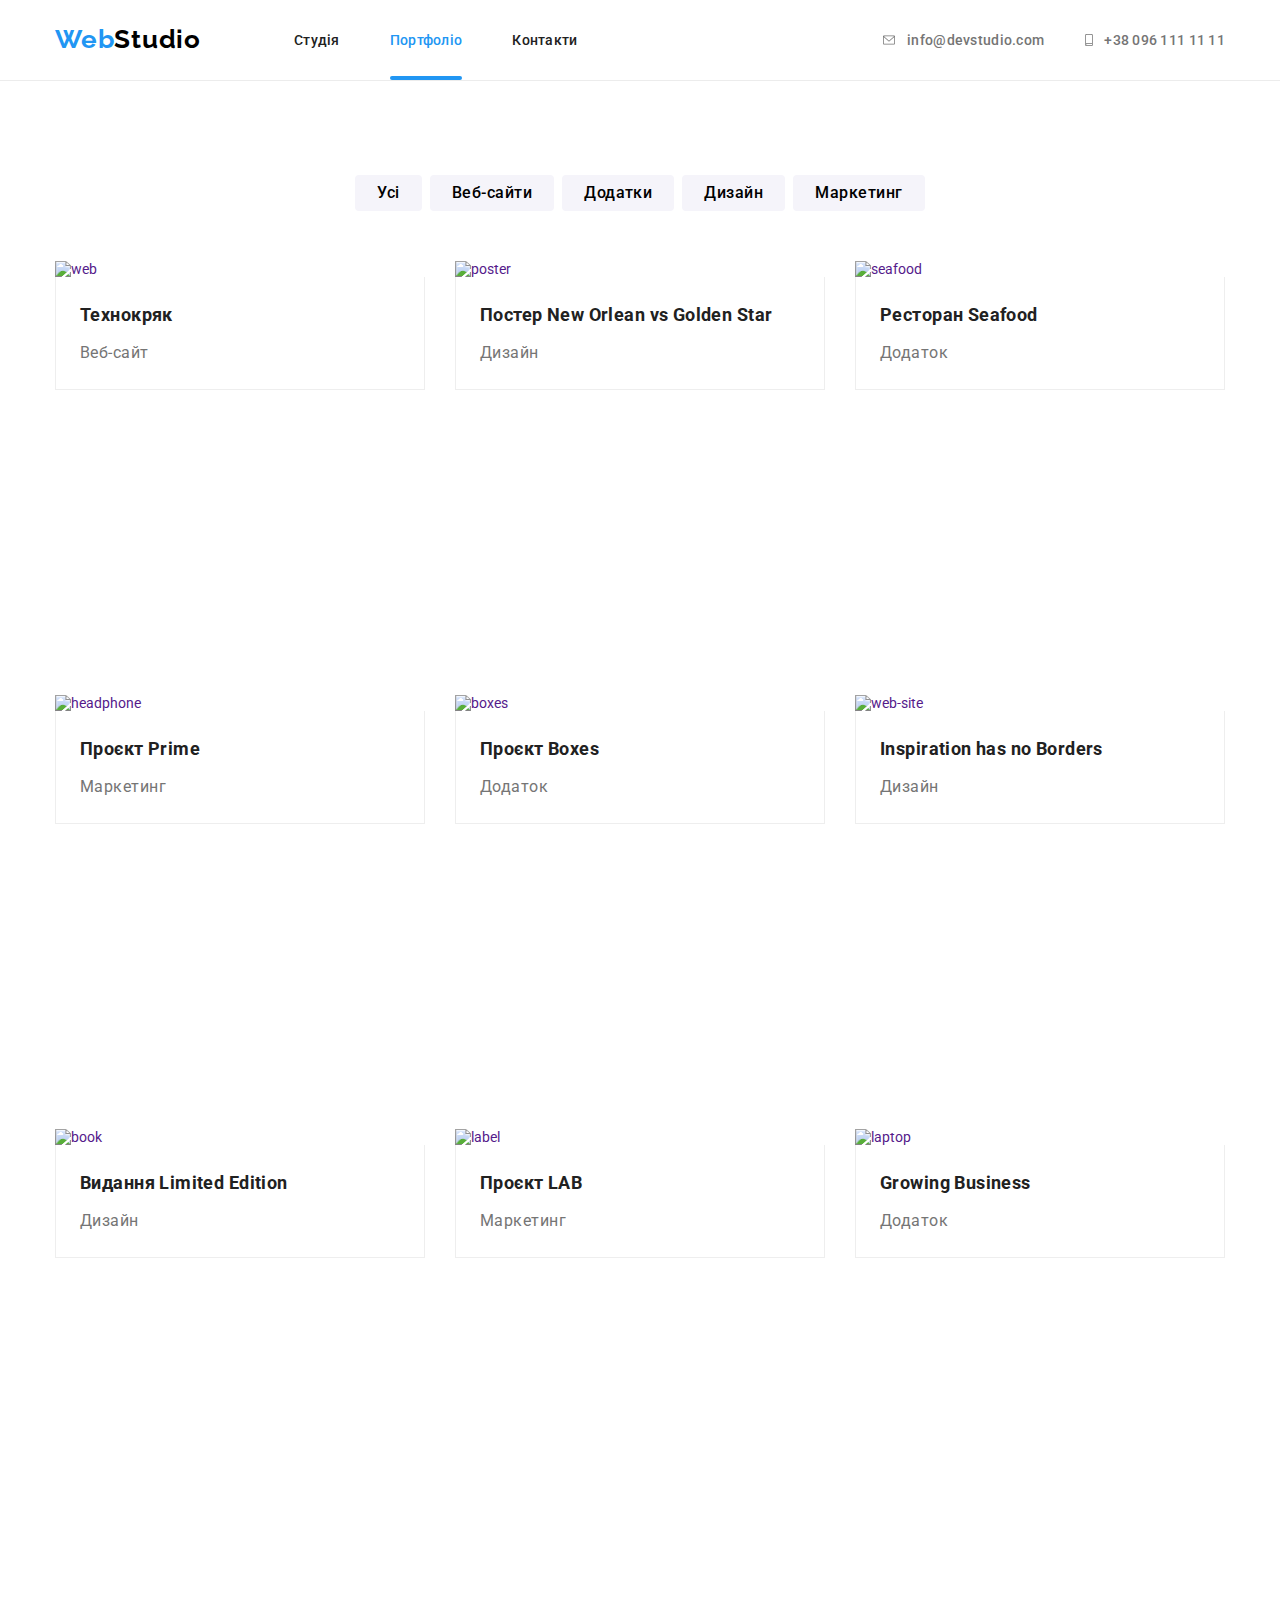
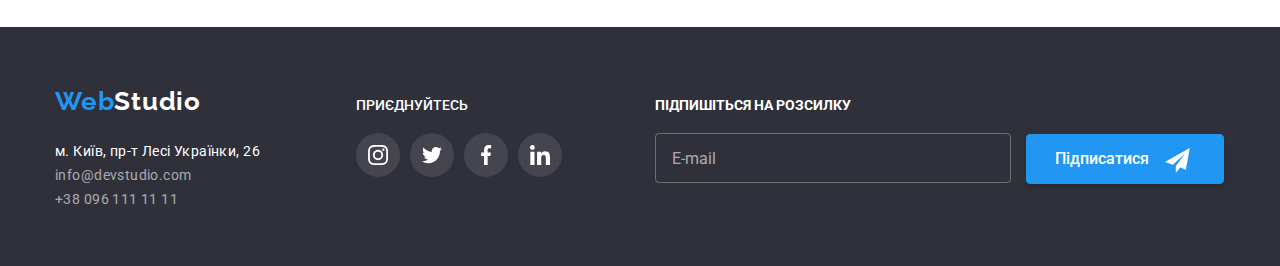
==== commit 38d5362e: "finish2" ====
--- a/portfolio.html
+++ b/portfolio.html
@@ -279,7 +279,9 @@
         <div class="right-side">
           <a class="webstudio" href="index.html "
             ><span class="webstudio__web">Web</span
-            ><span class="webstudio__studio--white">Studio</span></a
+            ><span class="webstudio__studio--white webstudio__studio"
+              >Studio</span
+            ></a
           >
           <address class="adress">
             м. Київ, пр-т Лесі Українки, 26
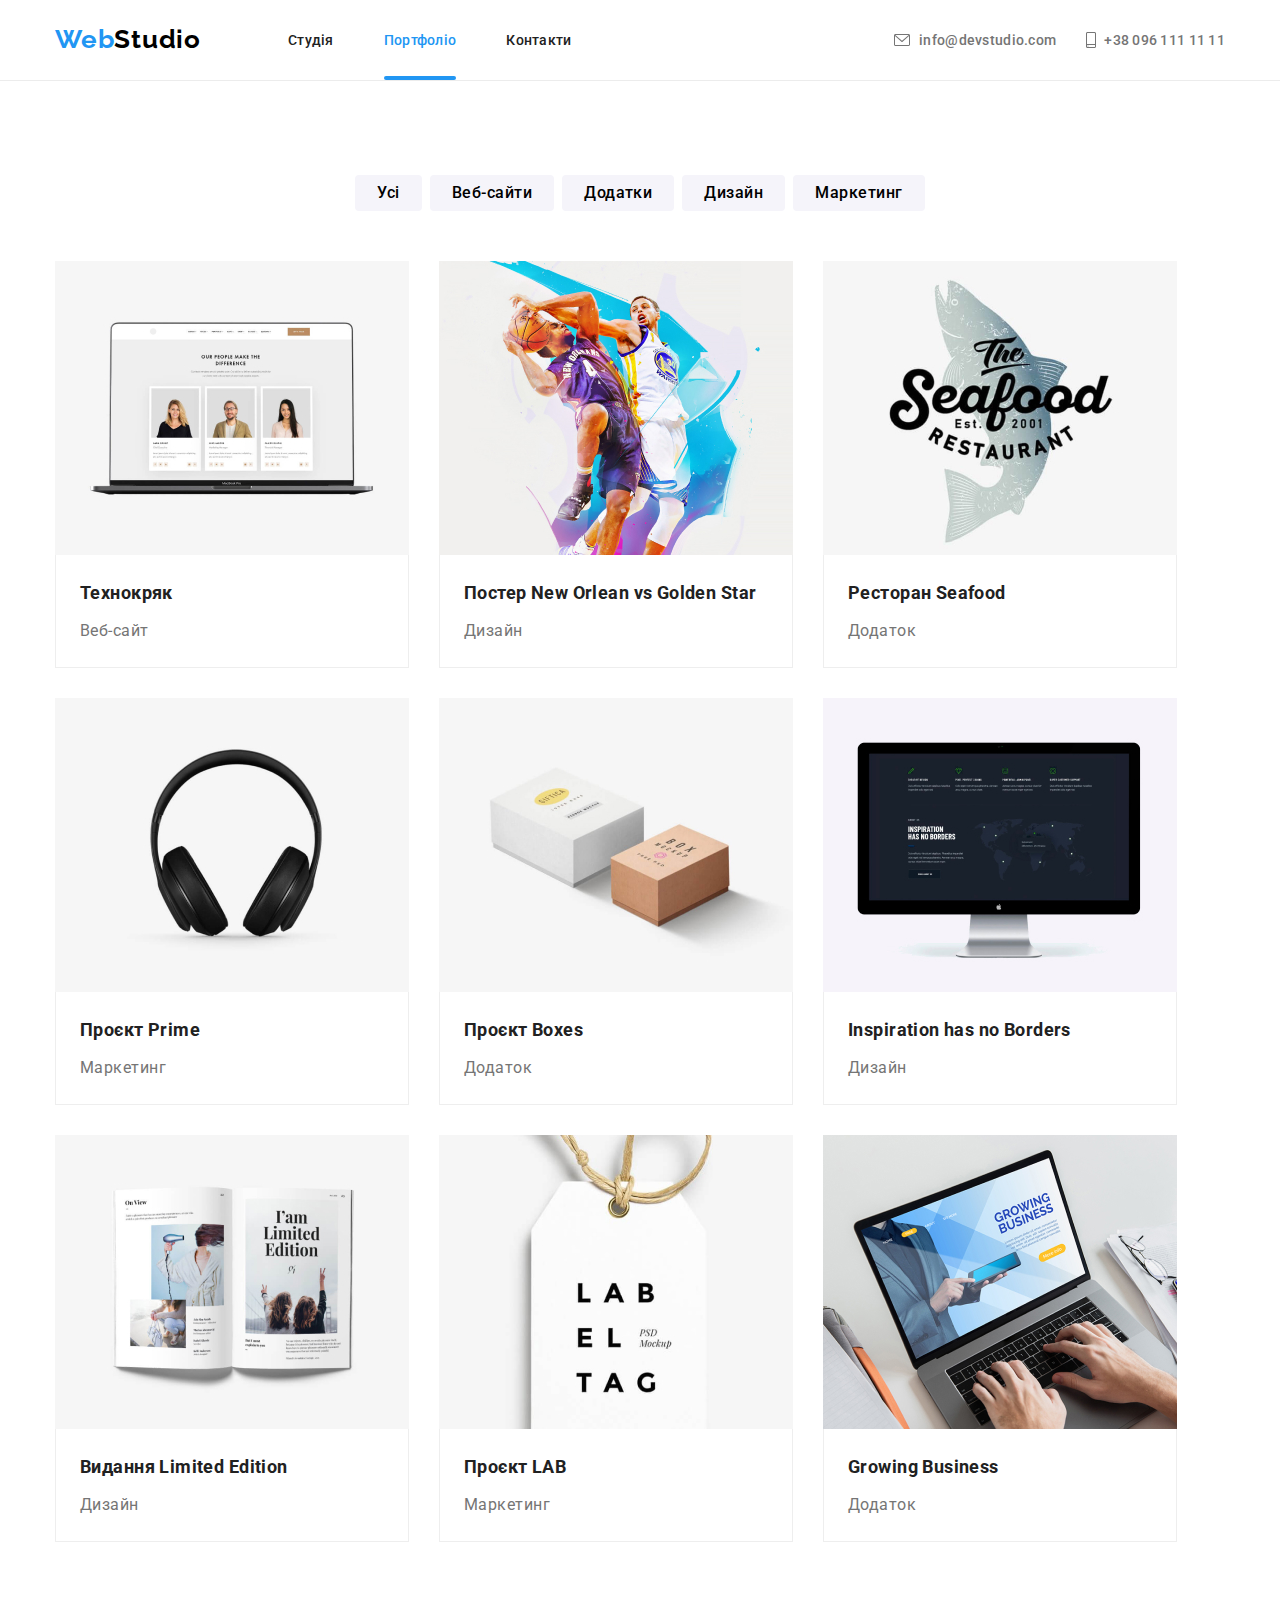
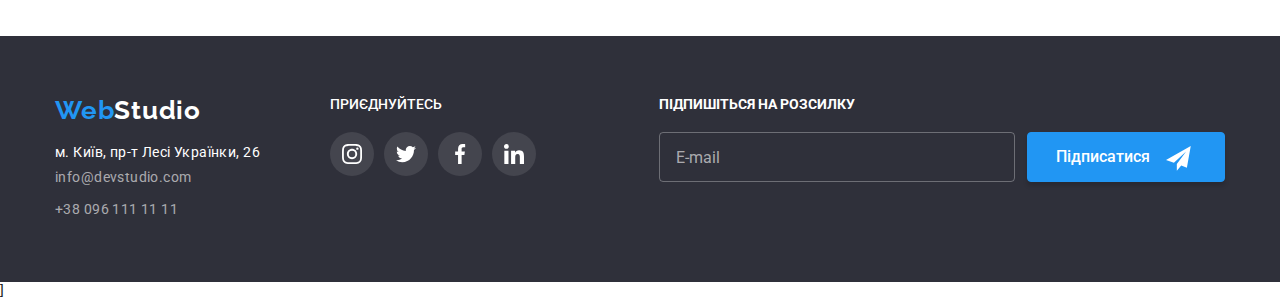
==== commit 89c1cda2: "as" ====
--- a/portfolio.html
+++ b/portfolio.html
@@ -20,19 +20,22 @@
   <body>
     <header class="section-header">
       <div class="container header">
+       
         <nav class="header__menu">
-          <a class="webstudio" href="index.html"
+          <a class="webstudio webstudio--header" href="index.html"
             ><span class="webstudio__web">Web</span
             ><span class="webstudio__studio">Studio</span></a
           >
           <ul class="navigation-list">
             <li class="navigation-list__item">
-              <a class="navigation-list__link" href="index.html">Студія </a>
+              <a
+                class="navigation-list__link "
+                href="index.html"
+                >Студія
+              </a>
             </li>
             <li class="navigation-list__item">
-              <a
-                class="navigation-list__link navigation-list__link--current"
-                href="portfolio.html"
+              <a class="navigation-list__link navigation-list__link--current" href="portfolio.html"
                 >Портфоліо
               </a>
             </li>
@@ -42,24 +45,58 @@
           </ul>
         </nav>
         <ul class="contact">
-          <li>
-            <a class="contact__item" href="mailto:info@devstudio.com"
-              ><svg class="contact__icon" width="16" height="12">
-                <use href="./images/sprite.svg#icon-envelope"></use></svg
-              >info@devstudio.com</a
+          <li class="contact__item">
+            <a class="contact__link" href="mailto:info@devstudio.com"
+              ><svg class="contact__icon" width="18px" height="16px">
+                <use href="./images/sprite.svg#icon-envelope"></use></svg  >info@devstudio.com</a
             >
           </li>
-          <li>
-            <a class="contact__item" href="tel:+380961111111"
-              ><svg class="contact__icon" width="10px" height="12px">
-                <use href="./images/sprite.svg#icon-smartphonetel1"></use></svg
-              >+38 096 111 11 11</a
+          <li class="contact__item">
+            <a class="contact__link" href="tel:+380961111111"
+              ><svg class="contact__icon" width="10px" height="16px">
+                <use href="./images/sprite.svg#icon-smartphonetel1"></use></svg  >+38 096 111 11 11</a
             >
           </li>
         </ul>
+        <button type="button" class="button-menu js-open-menu"   >
+          <svg class="button-menu__icon" width="40px" height="40px">
+            <use
+              class="button-menu__open"
+              href="./images/sprite.svg#menu"
+            ></use> </svg>
+        </button>
       </div>
+      <div class="mobile-menu-container js-menu-container" >
+        <button type="button" class="button-menu-close js-close-menu"><svg class="button-menu__close" width="40px" height="40px">
+          <use href="./images/sprite.svg#menu-close" ></use></svg></button>
+        <nav class="mobile-menu" >
+          <ul class="mobile-menu__list">
+            <li class="mobile-menu__item"><a class="mobile-menu__link " href="index.html">Студія</a>
+            </li>
+            <li class="mobile-menu__item"><a class="mobile-menu__link mobile-menu__link--current" href="portfolio.html">Портфоліо</a>
+            </li>
+            <li class="mobile-menu__item"><a class="mobile-menu__link" href="">Контакти </a>
+            </li>
+          </ul>
+        </nav>
+        <div >
+        <ul class="mob-contact-list" >
+          <li class="mob-contact-list__item"><a class="mob-contact-list__tel" href="tel:+380961111111">+38 096 111 11 11</a></li>
+          <li class="mob-contact-list__item"><a class="mob-contact-list__mail" href="mailto:info@devstudio.com">info@devstudio.com</a></li>
+        </ul>
+        <ul class="mobile-socials">
+          <li class="mobile-socials__item"><a class="mobile-socials__link mobile-socials__link--after">Instagram</a></li>
+          <li class="mobile-socials__item"><a class="mobile-socials__link mobile-socials__link--after">Twitter</a></li>
+          <li class="mobile-socials__item"><a class="mobile-socials__link mobile-socials__link--after">Facebook</a></li>
+          <li class="mobile-socials__item"><a class="mobile-socials__link">LinkedIn</a></li>
+          
+
+        </ul>
+      </div>
+      </div>
+       
     </header>
-    <main>
+    <main> 
       <!-- навігація галереї -->
       <section class="section">
         <div class="container">
@@ -87,7 +124,18 @@
             <li class="galery__item">
               <a class="galery__link" href="">
                 <div class="galery__thumb">
-                  <img src="./images/tecnokryak.jpg" alt="web" width="370" />
+                  <picture>
+                    <source media="(max-width: 767px)"
+                    srcset="./images/galery/imgsm.jpg 1x, ./images/galery/imgsm@2x.jpg 2x" 
+                    type="image/jpg"/>
+                    <source media="(min-width: 768px)"
+                    srcset="./images/galery/imgmd.jpg 1x, ./images/galery/imgmd@2x.jpg 2x"
+                    type="image/jpg"/>
+                    <source media="(min-width: 1200px)"
+                    srcset="./images/galery/imglg.jpg 1x, ./images/galery/imglg@2x.jpg 2x" 
+                    type="image/jpg"/>
+                     <img src="./images/galery/imgsm.jpg" alt="web"/>
+                     </picture>
                   <div class="galery__animation">
                     <p class="galery__animation-text">
                       Ресурс пропонує комплексні пропозиції з різним рівнем
@@ -107,7 +155,18 @@
             <li class="galery__item">
               <a class="galery__link" href="">
                 <div class="galery__thumb">
-                  <img src="./images/poster.jpg" alt="poster" width="370" />
+                  <picture>
+                    <source media="(max-width: 767px)"
+                    srcset="./images/galery/imgsm-1.jpg 1x, ./images/galery/imgsm@2x-1.jpg 2x" 
+                    type="image/jpg"/>
+                    <source media="(min-width: 768px)"
+                    srcset="./images/galery/imgmd-1.jpg 1x, ./images/galery/imgmd@2x-1.jpg 2x"
+                    type="image/jpg"/>
+                    <source media="(min-width: 1200px)"
+                    srcset="./images/galery/imglg-1.jpg 1x, ./images/galery/imglg@2x-1.jpg 2x" 
+                    type="image/jpg"/>
+                     <img src="./images/galery/imgsm-1.jpg" alt="poster"/>
+                     </picture>
                   <div class="galery__animation">
                     <p class="galery__animation-text">
                       Ресурс пропонує комплексні пропозиції з різним рівнем
@@ -129,7 +188,18 @@
             <li class="galery__item">
               <a class="galery__link" href="">
                 <div class="galery__thumb">
-                  <img src="./images/seafood.jpg" alt="seafood" width="370" />
+                  <picture>
+                    <source media="(max-width: 767px)"
+                    srcset="./images/galery/imgsm-2.jpg 1x, ./images/galery/imgsm@2x-2.jpg 2x" 
+                    type="image/jpg"/>
+                    <source media="(min-width: 768px)"
+                    srcset="./images/galery/imgmd-2.jpg 1x, ./images/galery/imgmd@2x-2.jpg 2x"
+                    type="image/jpg"/>
+                    <source media="(min-width: 1200px)"
+                    srcset="./images/galery/imglg-2.jpg 1x, ./images/galery/imglg@2x-2.jpg 2x" 
+                    type="image/jpg"/>
+                     <img src="./images/galery/imgsm-2.jpg" alt="seafood"/>
+                     </picture>
                   <div class="galery__animation">
                     <p class="galery__animation-text">
                       Ресурс пропонує комплексні пропозиції з різним рівнем
@@ -149,11 +219,19 @@
             <li class="galery__item">
               <a class="galery__link" href="">
                 <div class="galery__thumb">
-                  <img
-                    src="./images/headphones.jpg"
-                    alt="headphone"
-                    width="370"
-                  />
+                  <picture>
+                    <source media="(max-width: 767px)"
+                    srcset="./images/galery/imgsm-3.jpg 1x, ./images/galery/imgsm@2x-3.jpg 2x" 
+                    type="image/jpg"/>
+                    <source media="(min-width: 768px)"
+                    srcset="./images/galery/imgmd-3.jpg 1x, ./images/galery/imgmd@2x-3.jpg 2x"
+                    type="image/jpg"/>
+                    <source media="(min-width: 1200px)"
+                    srcset="./images/galery/imglg-3.jpg 1x, ./images/galery/imglg@2x-3.jpg 2x" 
+                    type="image/jpg"/>
+                     <img src="./images/galery/imgsm-3.jpg" alt="headphones"/>
+                     </picture>
+                
                   <div class="galery__animation">
                     <p class="galery__animation-text">
                       Ресурс пропонує комплексні пропозиції з різним рівнем
@@ -173,7 +251,19 @@
             <li class="galery__item">
               <a class="galery__link" href="">
                 <div class="galery__thumb">
-                  <img src="./images/boxes.jpg" alt="boxes" width="370" />
+                  <picture>
+                    <source media="(max-width: 767px)"
+                    srcset="./images/galery/imgsm-4.jpg 1x, ./images/galery/imgsm@2x-4.jpg 2x" 
+                    type="image/jpg"/>
+                    <source media="(min-width: 768px)"
+                    srcset="./images/galery/imgmd-4.jpg 1x, ./images/galery/imgmd@2x-4.jpg 2x"
+                    type="image/jpg"/>
+                    <source media="(min-width: 1200px)"
+                    srcset="./images/galery/imglg-4.jpg 1x, ./images/galery/imglg@2x-4.jpg 2x" 
+                    type="image/jpg"/>
+                     <img src="./images/galery/imgsm-4.jpg" alt="boxes"/>
+                     </picture>
+                  
                   <div class="galery__animation">
                     <p class="galery__animation-text">
                       Ресурс пропонує комплексні пропозиції з різним рівнем
@@ -193,7 +283,19 @@
             <li class="galery__item">
               <a class="galery__link" href="">
                 <div class="galery__thumb">
-                  <img src="./images/web.jpg" alt="web-site" width="370" />
+                  <picture>
+                    <source media="(max-width: 767px)"
+                    srcset="./images/galery/imgsm-5.jpg 1x, ./images/galery/imgsm@2x-5.jpg 2x" 
+                    type="image/jpg"/>
+                    <source media="(min-width: 768px)"
+                    srcset="./images/galery/imgmd-5.jpg 1x, ./images/galery/imgmd@2x-5.jpg 2x"
+                    type="image/jpg"/>
+                    <source media="(min-width: 1200px)"
+                    srcset="./images/galery/imglg-5.jpg 1x, ./images/galery/imglg@2x-5.jpg 2x" 
+                    type="image/jpg"/>
+                     <img src="./images/galery/imgsm-5.jpg" alt="web-site"/>
+                     </picture>
+                  
                   <div class="galery__animation">
                     <p class="galery__animation-text">
                       Ресурс пропонує комплексні пропозиції з різним рівнем
@@ -213,7 +315,19 @@
             <li class="galery__item">
               <a class="galery__link" href="">
                 <div class="galery__thumb">
-                  <img src="./images/books.jpg" alt="book" width="370" />
+                  <picture>
+                    <source media="(max-width: 767px)"
+                    srcset="./images/galery/imgsm-6.jpg 1x, ./images/galery/imgsm@2x-6.jpg 2x" 
+                    type="image/jpg"/>
+                    <source media="(min-width: 768px)"
+                    srcset="./images/galery/imgmd-6.jpg 1x, ./images/galery/imgmd@2x-6.jpg 2x"
+                    type="image/jpg"/>
+                    <source media="(min-width: 1200px)"
+                    srcset="./images/galery/imglg-6.jpg 1x, ./images/galery/imglg@2x-6.jpg 2x" 
+                    type="image/jpg"/>
+                     <img src="./images/galery/imgsm-6.jpg" alt="book"/>
+                     </picture>
+                  
                   <div class="galery__animation">
                     <p class="galery__animation-text">
                       Ресурс пропонує комплексні пропозиції з різним рівнем
@@ -233,7 +347,19 @@
             <li class="galery__item">
               <a class="galery__link" href="">
                 <div class="galery__thumb">
-                  <img src="./images/label.jpg" alt="label" width="370" />
+                  <picture>
+                    <source media="(max-width: 767px)"
+                    srcset="./images/galery/imgsm-7.jpg 1x, ./images/galery/imgsm@2x-7.jpg 2x" 
+                    type="image/jpg"/>
+                    <source media="(min-width: 768px)"
+                    srcset="./images/galery/imgmd-7.jpg 1x, ./images/galery/imgmd@2x-7.jpg 2x"
+                    type="image/jpg"/>
+                    <source media="(min-width: 1200px)"
+                    srcset="./images/galery/imglg-7.jpg 1x, ./images/galery/imglg@2x-7.jpg 2x" 
+                    type="image/jpg"/>
+                     <img src="./images/galery/imgsm-7.jpg" alt="label"/>
+                     </picture>
+                 
                   <div class="galery__animation">
                     <p class="galery__animation-text">
                       Ресурс пропонує комплексні пропозиції з різним рівнем
@@ -253,7 +379,19 @@
             <li class="galery__item">
               <a class="galery__link" href="">
                 <div class="galery__thumb">
-                  <img src="./images/laptop.jpg" alt="laptop" width="370" />
+                  <picture>
+                    <source media="(max-width: 767px)"
+                    srcset="./images/galery/imgsm-8.jpg 1x, ./images/galery/imgsm@2x-8.jpg 2x" 
+                    type="image/jpg"/>
+                    <source media="(min-width: 768px)"
+                    srcset="./images/galery/imgmd-8.jpg 1x, ./images/galery/imgmd@2x-8.jpg 2x"
+                    type="image/jpg"/>
+                    <source media="(min-width: 1200px)"
+                    srcset="./images/galery/imglg-8.jpg 1x, ./images/galery/imglg@2x-8.jpg 2x" 
+                    type="image/jpg"/>
+                     <img src="./images/galery/imgsm-8.jpg" alt="laptop"/>
+                     </picture>
+                 
                   <div class="galery__animation">
                     <p class="galery__animation-text">
                       Ресурс пропонує комплексні пропозиції з різним рівнем
@@ -276,100 +414,104 @@
     <!-- футер -->
     <footer class="footer">
       <div class="container container--footer">
-        <div class="right-side">
-          <a class="webstudio" href="index.html "
-            ><span class="webstudio__web">Web</span
-            ><span class="webstudio__studio--white webstudio__studio"
-              >Studio</span
-            ></a
-          >
-          <address class="adress">
-            м. Київ, пр-т Лесі Українки, 26
-            <a class="adress__item" href="mailto:info@devstudio.com"
-              >info@devstudio.com</a
+        <div class="footer-tablet">
+          <div class="right-side">
+            <a class="webstudio" href="index.html "
+              ><span class="webstudio__web">Web</span
+              ><span class="webstudio__studio--white webstudio__studio"
+                >Studio</span
+              ></a
             >
-            <a class="adress__item" href="tel:+380961111111"
-              >+38 096 111 11 11</a
-            >
-          </address>
-        </div>
-        <div class="footer-socials">
-          <p class="footer-socials__title">Приєднуйтесь</p>
-          <ul class="social-list">
-            <li class="social-list__item">
-              <a
-                class="social-list__link social-list__link--bcg-grey"
-                href=""
-                target="_blank"
-                rel="noopener noreferrer"
-                aria-label="іконка Інстаграм"
+            <address class="adress">
+              м. Київ, пр-т Лесі Українки, 26
+              <a class="adress__item" href="mailto:info@devstudio.com"
+                >info@devstudio.com</a
               >
-                <svg
-                  class="social-list__icon social-list__icon--fill-white"
-                  width="20px"
-                  height="20px"
+              <a class="adress__item" href="tel:+380961111111"
+                >+38 096 111 11 11</a
+              >
+            </address>
+          </div>
+          <div class="footer-socials">
+            <p class="footer-socials__title">Приєднуйтесь</p>
+            <ul class="social-list">
+              <li class="social-list__item">
+                <a
+                  class="social-list__link social-list__link--bcg-grey"
+                  href=""
+                  target="_blank"
+                  rel="noopener noreferrer"
+                  aria-label="іконка Інстаграм"
                 >
-                  <use href="./images/sprite.svg#icon-instagram"></use></svg
-              ></a>
-            </li>
-            <li class="social-list__item">
-              <a
-                class="social-list__link social-list__link--bcg-grey"
-                href=""
-                target="_blank"
-                rel="noopener noreferrer"
-                aria-label="іконка Твітер"
-              >
-                <svg
-                  class="social-list__icon social-list__icon--fill-white"
-                  width="20px"
-                  height="20px"
+                  <svg
+                    class="social-list__icon social-list__icon--fill-white"
+                    width="20px"
+                    height="20px"
+                  >
+                    <use href="./images/sprite.svg#icon-instagram"></use></svg
+                ></a>
+              </li>
+              <li class="social-list__item">
+                <a
+                  class="social-list__link social-list__link--bcg-grey"
+                  href=""
+                  target="_blank"
+                  rel="noopener noreferrer"
+                  aria-label="іконка Твітер"
                 >
-                  <use href="./images/sprite.svg#icon-twitter-1"></use></svg
-              ></a>
-            </li>
-            <li class="social-list__item">
-              <a
-                class="social-list__link social-list__link--bcg-grey"
-                href=""
-                target="_blank"
-                rel="noopener noreferrer"
-                aria-label="іконка Фейсбук"
-              >
-                <svg
-                  class="social-list__icon social-list__icon--fill-white"
-                  width="20px"
-                  height="20px"
+                  <svg
+                    class="social-list__icon social-list__icon--fill-white"
+                    width="20px"
+                    height="20px"
+                  >
+                    <use href="./images/sprite.svg#icon-twitter-1"></use></svg
+                ></a>
+              </li>
+              <li class="social-list__item">
+                <a
+                  class="social-list__link social-list__link--bcg-grey"
+                  href=""
+                  target="_blank"
+                  rel="noopener noreferrer"
+                  aria-label="іконка Фейсбук"
                 >
-                  <use href="./images/sprite.svg#icon-facebook-1"></use></svg
-              ></a>
-            </li>
-            <li class="social-list__item">
-              <a
-                class="social-list__link social-list__link--bcg-grey"
-                href=""
-                target="_blank"
-                rel="noopener noreferrer"
-                aria-label="іконка Лінкедін"
-              >
-                <svg
-                  class="social-list__icon social-list__icon--fill-white"
-                  width="20px"
-                  height="20px"
+                  <svg
+                    class="social-list__icon social-list__icon--fill-white"
+                    width="20px"
+                    height="20px"
+                  >
+                    <use href="./images/sprite.svg#icon-facebook-1"></use></svg
+                ></a>
+              </li>
+              <li class="social-list__item">
+                <a
+                  class="social-list__link social-list__link--bcg-grey"
+                  href=""
+                  target="_blank"
+                  rel="noopener noreferrer"
+                  aria-label="іконка Лінкедін"
                 >
-                  <use href="./images/sprite.svg#icon-linkedin-1"></use></svg
-              ></a>
-            </li>
-          </ul>
+                  <svg
+                    class="social-list__icon social-list__icon--fill-white"
+                    width="20px"
+                    height="20px"
+                  >
+                    <use href="./images/sprite.svg#icon-linkedin-1"></use></svg
+                ></a>
+              </li>
+            </ul>
+          </div>
         </div>
         <form class="footer-form">
-          <b class="footer-form__label">Підпишіться на розсилку</b>
-          <input
-            class="footer-form__input"
-            type="email"
-            name="user-email"
-            placeholder="E-mail"
-          />
+          <div class="footer-form__container">
+            <b class="footer-form__label">Підпишіться на розсилку</b>
+            <input
+              class="footer-form__input"
+              type="email"
+              name="user-email"
+              placeholder="E-mail"
+            />
+          </div>
           <button class="footer-form__button" type="submit">
             <svg class="footer-form__icon" width="33" height="33">
               <use class="use" href="./images/sprite.svg#send"></use></svg
@@ -378,5 +520,6 @@
         </form>
       </div>
     </footer>
+    <script src="./js/mobile-menu.js"></script>]
   </body>
 </html>
--- a/css/main.min.css
+++ b/css/main.min.css
@@ -1 +1 @@
-:root{--title-text-color: #212121;--primary-text-color:#757575;--accent-color: #2196F3;--second-accent-color:#F5F4FA;--timing-function: cubic-bezier(0.4, 0, 0.2, 1) }.img{display:block}body{font-family:roboto,sans-serif;font-size:14px;color:#212121;font-weight:400}.section{padding-top:94px;padding-bottom:94px}.section--without-padding-top{padding-top:0px}.section--grey{background-color:var(--second-accent-color)}.section__title{font-size:36px;text-align:center;letter-spacing:1.08px;margin-top:0px;margin-bottom:50px}.button{color:#fff;font-size:16px;font-weight:700;line-height:1.87;letter-spacing:.96px;background:var(--accent-color);cursor:pointer;border-radius:4px}.container{width:1200px;padding-left:15px;padding-right:15px;margin-left:auto;margin-right:auto}ul{list-style-type:none}a{text-decoration:none}h1,h2,h3{margin:0px}.social-list{display:-webkit-box;display:-ms-flexbox;display:flex;-webkit-box-pack:center;-ms-flex-pack:center;justify-content:center;padding:0px;-webkit-box-align:center;-ms-flex-align:center;align-items:center;margin-bottom:0px}.social-list__item:not(:last-child){margin-right:10px}.social-list__link{width:44px;height:44px;background-color:#fff;display:-webkit-box;display:-ms-flexbox;display:flex;-webkit-box-pack:center;-ms-flex-pack:center;justify-content:center;-webkit-box-align:center;-ms-flex-align:center;align-items:center;border-radius:50%;-webkit-transition:background-color 250ms cubic-bezier(0.4, 0, 0.2, 1);transition:background-color 250ms cubic-bezier(0.4, 0, 0.2, 1)}.social-list__link:hover .social-list__icon,.social-list__link:focus .social-list__icon{fill:#fff}.social-list__link:hover{background-color:var(--accent-color)}.social-list__link:focus{outline:none;background-color:var(--accent-color)}.social-list__link--bcg-grey{background-color:rgba(255,255,255,.1)}.social-list__icon{fill:#afb1b8;-webkit-transition:fill 250ms cubic-bezier(0.4, 0, 0.2, 1);transition:fill 250ms cubic-bezier(0.4, 0, 0.2, 1)}.social-list__icon--fill-white{fill:#fff}.footer-socials__title{color:#fff;font-weight:500;text-transform:uppercase;margin:0px;margin-bottom:20px}.footer-socials{margin-left:70px;margin-right:93px}.webstudio__web{color:var(--accent-color);font-family:raleway;font-size:26px;letter-spacing:.78px;font-weight:700}.webstudio__studio{color:#000;font-family:raleway;font-size:26px;letter-spacing:.78px;font-weight:700}.webstudio__studio--white{color:#fff}.webstudio{text-decoration:none;margin-right:93px}.modal-wrapper__close-button{position:absolute;display:-webkit-box;display:-ms-flexbox;display:flex;-webkit-box-pack:center;-ms-flex-pack:center;justify-content:center;-webkit-box-align:center;-ms-flex-align:center;align-items:center;-o-object-fit:cover;object-fit:cover;width:30px;height:30px;border-radius:50%;border:rgba(0,0,0,.1) 1px solid;top:8px;right:8px;cursor:pointer;padding:0px;background-color:rgba(0,0,0,0)}.modal-wrapper__close-button:hover .modal-wrapper__close-icon,.modal-wrapper__close-button:focus .modal-wrapper__close-icon{fill:var(--accent-color)}.modal-wrapper__close-icon{fill:#000;-webkit-transition:fill 250ms cubic-bezier(0.4, 0, 0.2, 1);transition:fill 250ms cubic-bezier(0.4, 0, 0.2, 1)}.modal-wrapper{position:absolute;width:528px;height:581px;background-color:#fff;border-radius:4px;top:50%;left:50%;-webkit-transform:translate(-50%, -50%);transform:translate(-50%, -50%);scale:1;-webkit-box-shadow:0px 1px 3px 0px rgba(0,0,0,.12),0px 1px 1px 0px rgba(0,0,0,.14),0px 2px 1px 0px rgba(0,0,0,.2);box-shadow:0px 1px 3px 0px rgba(0,0,0,.12),0px 1px 1px 0px rgba(0,0,0,.14),0px 2px 1px 0px rgba(0,0,0,.2);z-index:10;-webkit-transition:scale 300ms cubic-bezier(0.4, 0, 0.2, 1);transition:scale 300ms cubic-bezier(0.4, 0, 0.2, 1);padding:40px}.backdrop{position:fixed;top:0px;left:0px;background-color:rgba(0,0,0,.2);width:100%;height:100%;-webkit-transition:opacity 250ms cubic-bezier(0.4, 0, 0.2, 1),visibility 250ms cubic-bezier(0.4, 0, 0.2, 1);transition:opacity 250ms cubic-bezier(0.4, 0, 0.2, 1),visibility 250ms cubic-bezier(0.4, 0, 0.2, 1)}.is-hidden{opacity:0;pointer-events:none;visibility:hidden}.is-hidden .modal-wrapper{-webkit-transform:translate(-50%, -50%);transform:translate(-50%, -50%);scale:.3}.check{position:relative;display:-webkit-box;display:-ms-flexbox;display:flex;-webkit-box-pack:center;-ms-flex-pack:center;justify-content:center;margin-bottom:30px}.check__custom{position:absolute;top:0;left:17px;display:-webkit-box;display:-ms-flexbox;display:flex;-webkit-box-pack:center;-ms-flex-pack:center;justify-content:center;-webkit-box-align:center;-ms-flex-align:center;align-items:center;width:16px;height:15px;border-radius:2px;outline:2px solid #212121;outline-offset:-1px;-webkit-transition:border 250ms cubic-bezier(0.4, 0, 0.2, 1),background-color 250ms cubic-bezier(0.4, 0, 0.2, 1);transition:border 250ms cubic-bezier(0.4, 0, 0.2, 1),background-color 250ms cubic-bezier(0.4, 0, 0.2, 1)}.check__input{position:absolute;-webkit-appearance:none;-moz-appearance:none;appearance:none}.check__input:checked+.check__custom{background-color:var(--accent-color);outline:2px solid var(--accent-color);outline-offset:-1px}.check__input:focus+.check__custom{outline:2px solid var(--accent-color);outline-offset:-1px}.section-header{border-bottom:1px solid #ececec}.header{display:-webkit-box;display:-ms-flexbox;display:flex;-webkit-box-align:center;-ms-flex-align:center;align-items:center;margin-bottom:0px}.navigation-list{display:-webkit-box;display:-ms-flexbox;display:flex;-webkit-box-pack:justify;-ms-flex-pack:justify;justify-content:space-between;margin-top:0px;margin-bottom:0px;padding-left:0px}.header__menu{display:-webkit-box;display:-ms-flexbox;display:flex;-webkit-box-align:center;-ms-flex-align:center;align-items:center}.contact{display:-webkit-box;display:-ms-flexbox;display:flex;margin-left:auto;margin-top:0px;margin-bottom:0px;padding-left:0px;-webkit-box-align:end;-ms-flex-align:end;align-items:flex-end}.contact__item{margin-left:40px}.contact:first-child{margin-left:0px}.navigation-list:last-child{margin-right:0px}.navigation-list__link{position:relative;display:block;font-weight:500;letter-spacing:.28px;text-decoration:none;display:inline-block;margin-right:50px;padding-bottom:32px;padding-top:32px;color:var(--title-text-color);-webkit-transition:color 250ms cubic-bezier(0.4, 0, 0.2, 1);transition:color 250ms cubic-bezier(0.4, 0, 0.2, 1)}.navigation-list__link:hover,.navigation-list__link:focus{color:var(--accent-color)}.navigation-list__link--current{color:var(--accent-color)}.navigation-list__link--current::after{position:absolute;bottom:0;left:0;content:"";width:100%;height:4px;border-radius:2px;display:block;background-color:var(--accent-color)}.contact__item{display:-webkit-box;display:-ms-flexbox;display:flex;-webkit-box-align:center;-ms-flex-align:center;align-items:center;-webkit-box-pack:end;-ms-flex-pack:end;justify-content:end;color:var(--primary-text-color);font-weight:500;letter-spacing:.28px;text-decoration:none;-webkit-transition:color 250ms cubic-bezier(0.4, 0, 0.2, 1);transition:color 250ms cubic-bezier(0.4, 0, 0.2, 1)}.contact__item:hover,.contact__item:focus{color:var(--accent-color)}.contact__item:hover .contact__icon,.contact__item:focus .contact__icon{fill:var(--accent-color)}.contact__icon{fill:var(--primary-text-color);margin-right:10px;-webkit-transition:fill 250ms cubic-bezier(0.4, 0, 0.2, 1);transition:fill 250ms cubic-bezier(0.4, 0, 0.2, 1)}.right-side{width:231px}.container--footer{display:-webkit-box;display:-ms-flexbox;display:flex;-webkit-box-align:baseline;-ms-flex-align:baseline;align-items:baseline}.adress{color:#fff;line-height:.87;letter-spacing:.42px;font-style:normal;margin-top:28px;margin-bottom:0px}.adress__item{color:rgba(255,255,255,.6);text-decoration:none;font-style:normal;display:block;-webkit-transition:color 250ms cubic-bezier(0.4, 0, 0.2, 1);transition:color 250ms cubic-bezier(0.4, 0, 0.2, 1)}.adress__item:first-child{margin-top:12px;margin-bottom:12px}.adress__item:hover,.adress__item:focus{color:var(--accent-color)}.footer{background-color:#2f303a;padding-top:60px;padding-bottom:60px}.footer-form__label{display:block;margin-bottom:20px;text-transform:uppercase;color:#fff;font-weight:bold}.footer-form__input{width:356px;height:50px;background-color:inherit;border:1px solid rgba(255,255,255,.3);border-radius:4px;padding-left:16px;color:#fff;font-size:16px}.footer-form__input::-webkit-input-placeholder{font-size:16px;color:rgba(255,255,255,.6)}.footer-form__input::-moz-placeholder{font-size:16px;color:rgba(255,255,255,.6)}.footer-form__input:-ms-input-placeholder{font-size:16px;color:rgba(255,255,255,.6)}.footer-form__input::-ms-input-placeholder{font-size:16px;color:rgba(255,255,255,.6)}.footer-form__input::placeholder{font-size:16px;color:rgba(255,255,255,.6)}.footer-form__button{position:relative;width:198px;height:50px;background-color:var(--accent-color);color:#fff;font-size:16px;font-weight:500;border-radius:4px;border:var(--accent-color) solid 1px;-webkit-box-shadow:0px 4px 4px 0px rgba(0,0,0,.15);box-shadow:0px 4px 4px 0px rgba(0,0,0,.15);cursor:pointer;padding-right:28px;padding-left:28px;text-align:left;margin-left:12px}.footer-form__icon{position:absolute;top:13px;right:25px}.galery__title{text-decoration:none;font-size:18px;font-weight:700;letter-spacing:.42px;color:var(--title-text-color);line-height:.5px;margin:0px;line-height:2}.galery{display:-webkit-box;display:-ms-flexbox;display:flex;-ms-flex-wrap:wrap;flex-wrap:wrap;padding-left:0px;margin-bottom:0px;margin-top:0px}.galery__item{margin-right:30px;margin-bottom:30px;width:370px;height:404px}.galery__item:nth-child(3n){margin-right:0px}.galery__item:nth-last-child(-n+3){margin-bottom:0px}.galery__text{color:var(--primary-text-color);font-size:16px;letter-spacing:.48px;text-decoration:none;margin-top:4px;line-height:2;margin-bottom:0px}.galery__description{padding:20px 24px;border:#eee 1px solid;border-top:none}.galery__link{display:block;-webkit-transition:-webkit-box-shadow 250ms cubic-bezier(0.4, 0, 0.2, 1);transition:-webkit-box-shadow 250ms cubic-bezier(0.4, 0, 0.2, 1);transition:box-shadow 250ms cubic-bezier(0.4, 0, 0.2, 1);transition:box-shadow 250ms cubic-bezier(0.4, 0, 0.2, 1), -webkit-box-shadow 250ms cubic-bezier(0.4, 0, 0.2, 1)}.galery__link:hover,.galery__link:focus{-webkit-box-shadow:0px 1px 1px 0px rgba(0,0,0,.12),0px 4px 4px 0px rgba(0,0,0,.06),1px 4px 6px 0px rgba(0,0,0,.16);box-shadow:0px 1px 1px 0px rgba(0,0,0,.12),0px 4px 4px 0px rgba(0,0,0,.06),1px 4px 6px 0px rgba(0,0,0,.16);outline:none}.galery__link:hover .galery__animation,.galery__link:focus .galery__animation{-webkit-transform:translateY(0%);transform:translateY(0%);outline:none}.galery img{display:block}.galery__thumb{position:relative;padding:0px;overflow:hidden}.galery__animation-text{color:#fff;font-size:18px;font-weight:400;line-height:1.6;padding:63px 24px;margin:0px}.galery__animation{position:absolute;top:0;left:0;margin:0px;padding:0px;width:100%;height:100%;background-color:var(--accent-color);opacity:.9;-webkit-transform:translateY(100%);transform:translateY(100%);-webkit-box-shadow:#fff;box-shadow:#fff;-webkit-transition:-webkit-transform 250ms cubic-bezier(0.4, 0, 0.2, 1);transition:-webkit-transform 250ms cubic-bezier(0.4, 0, 0.2, 1);transition:transform 250ms cubic-bezier(0.4, 0, 0.2, 1);transition:transform 250ms cubic-bezier(0.4, 0, 0.2, 1), -webkit-transform 250ms cubic-bezier(0.4, 0, 0.2, 1)}.section-hero{background-color:#2f303a;padding-bottom:200px;padding-top:200px;background-image:-webkit-gradient(linear, left top, left bottom, from(rgba(47, 48, 58, 0.4)), to(rgba(47, 48, 58, 0.4))),url(../images/hero.jpg);background-image:linear-gradient(to bottom, rgba(47, 48, 58, 0.4), rgba(47, 48, 58, 0.4)),url(../images/hero.jpg);max-width:1600px;margin-left:auto;margin-right:auto;background-repeat:no-repeat}.section-hero__title{color:#fff;text-align:center;font-size:44px;font-weight:900;line-height:1.36;letter-spacing:2.64px;text-transform:uppercase;margin-top:0px;margin-bottom:30px;width:696px;margin-right:auto;margin-left:auto}.button__hero{padding:10px 24px;border:none;margin:auto;display:block;min-width:216px}.filter{display:-webkit-box;display:-ms-flexbox;display:flex;margin-top:0px;-webkit-box-pack:center;-ms-flex-pack:center;justify-content:center;padding-left:0px;margin-bottom:50px}.filter__button{font-size:16px;font-weight:500;line-height:1.5;letter-spacing:.48px;cursor:pointer;background-color:var(--second-accent-color);font-family:inherit;border:none;padding:6px 22px;border-radius:4px;margin:0px;-webkit-transition:background-color 250ms cubic-bezier(0.4, 0, 0.2, 1),color 250ms cubic-bezier(0.4, 0, 0.2, 1),-webkit-box-shadow 250ms cubic-bezier(0.4, 0, 0.2, 1);transition:background-color 250ms cubic-bezier(0.4, 0, 0.2, 1),color 250ms cubic-bezier(0.4, 0, 0.2, 1),-webkit-box-shadow 250ms cubic-bezier(0.4, 0, 0.2, 1);transition:box-shadow 250ms cubic-bezier(0.4, 0, 0.2, 1),background-color 250ms cubic-bezier(0.4, 0, 0.2, 1),color 250ms cubic-bezier(0.4, 0, 0.2, 1);transition:box-shadow 250ms cubic-bezier(0.4, 0, 0.2, 1),background-color 250ms cubic-bezier(0.4, 0, 0.2, 1),color 250ms cubic-bezier(0.4, 0, 0.2, 1),-webkit-box-shadow 250ms cubic-bezier(0.4, 0, 0.2, 1)}.filter__button:hover,.filter__button:focus{color:#fff;outline:none;background-color:var(--accent-color);-webkit-box-shadow:0px 3px 1px 0px rgba(0,0,0,.1),0px 1px 2px 0px rgba(0,0,0,.08),0px 2px 2px 0px rgba(0,0,0,.12);box-shadow:0px 3px 1px 0px rgba(0,0,0,.1),0px 1px 2px 0px rgba(0,0,0,.08),0px 2px 2px 0px rgba(0,0,0,.12)}.filter__item{margin-right:8px}.filter__item:last-child{margin-right:0px}.form__input{display:block;position:relative;width:448px;height:40px;border:1px solid rgba(33,33,33,.2);border-radius:4px;margin-bottom:10px;margin-top:4px;padding:12px 42px;cursor:pointer;-webkit-transition:border 250ms cubic-bezier(0.4, 0, 0.2, 1);transition:border 250ms cubic-bezier(0.4, 0, 0.2, 1)}.form__input:focus{outline:none;border:1px solid var(--accent-color)}.form__input:focus .form__icon{fill:var(--accent-color)}.form__input:focus+.form__icon{fill:var(--accent-color)}.form__title{display:block;text-align:center;font-size:20px;font-weight:600;color:var(--title-text-color);margin-bottom:12px}.form__label{position:relative}.form__name{font-size:12px;color:var(--primary-text-color)}.form__icon{position:absolute;top:32px;left:12px;-webkit-transition:fill 250ms cubic-bezier(0.4, 0, 0.2, 1);transition:fill 250ms cubic-bezier(0.4, 0, 0.2, 1)}.form__coment{height:120px;width:448px;border:1px solid rgba(33,33,33,.2);border-radius:4px;margin-top:4px;margin-bottom:20px;padding:12px 16px;resize:none;-webkit-transition:border 250ms cubic-bezier(0.4, 0, 0.2, 1);transition:border 250ms cubic-bezier(0.4, 0, 0.2, 1)}.form__coment:focus{border:1px solid var(--accent-color);outline:none}.form__coment::-webkit-input-placeholder{font-size:12px;color:rgba(117,117,117,.5)}.form__coment::-moz-placeholder{font-size:12px;color:rgba(117,117,117,.5)}.form__coment:-ms-input-placeholder{font-size:12px;color:rgba(117,117,117,.5)}.form__coment::-ms-input-placeholder{font-size:12px;color:rgba(117,117,117,.5)}.form__coment::placeholder{font-size:12px;color:rgba(117,117,117,.5)}.form__button{display:block;width:200px;height:50px;background-color:var(--accent-color);color:#fff;border-radius:4px;border:var(--accent-color) 1px solid;padding:0px;font-size:16px;font-weight:600px;-webkit-box-shadow:0px 4px 4px 0px rgba(0,0,0,.15);box-shadow:0px 4px 4px 0px rgba(0,0,0,.15);margin-left:auto;margin-right:auto;cursor:pointer}.check__agree-link{color:var(--accent-color);text-decoration:underline}.check__label{color:var(--primary-text-color)}.adventages__title{margin-top:0px;margin-bottom:10px;font-size:14px;font-weight:700;letter-spacing:.42px}.adventages__description{color:var(--primary-text-color);line-height:1.7;letter-spacing:.42px;margin-bottom:0px;margin-top:0px}.adventages{display:-webkit-box;display:-ms-flexbox;display:flex;-webkit-box-pack:justify;-ms-flex-pack:justify;justify-content:space-between;padding-left:0px;margin-top:0px;margin-bottom:0px}.adventages:last-child{margin-right:0px}.adventages__list{margin-right:30px;width:270px}.adventages__item{background-color:#f5f4fa;width:270px;height:120px;display:-webkit-box;display:-ms-flexbox;display:flex;-webkit-box-pack:center;-ms-flex-pack:center;justify-content:center;-webkit-box-align:center;-ms-flex-align:center;align-items:center;margin-bottom:30px}.offers{display:-webkit-box;display:-ms-flexbox;display:flex;padding-left:0px;margin-top:0px;margin-bottom:0px}.offers__item{display:block;margin-right:30px;margin-bottom:30px;width:370px}.thumb{position:relative;width:370px;height:294px}.thumb__img{position:relative;z-index:-1}.thumb__description{position:absolute;margin:0px;left:0px;bottom:0px;width:100%;height:70px;font-weight:bold;background-color:rgba(47,48,58,.8);color:#fff;text-align:center;text-transform:uppercase;padding-top:27px;z-index:-1}.team{display:-webkit-box;display:-ms-flexbox;display:flex;padding-left:0px;margin-bottom:0px;margin-top:0px}.member{display:block;margin-right:30px;margin-top:0px;text-align:center;background-color:#fff;border-bottom:1px solid #ececec;border-radius:4px;-webkit-box-shadow:0px 1px 3px 0px rgba(0,0,0,.12),0px 1px 1px 0px rgba(0,0,0,.14),0px 2px 1px 0px rgba(0,0,0,.2);box-shadow:0px 1px 3px 0px rgba(0,0,0,.12),0px 1px 1px 0px rgba(0,0,0,.14),0px 2px 1px 0px rgba(0,0,0,.2)}.member:last-child{margin-right:0px}.member__name{font-size:16px;font-weight:500;letter-spacing:.48px;margin-bottom:10px}.member__profession{color:var(--primary-text-color);font-size:16px;letter-spacing:.48px;text-decoration:none;margin:0px;margin-bottom:16px}.member__description{padding:30px 0px}.clients{display:-webkit-box;display:-ms-flexbox;display:flex;margin:0px;-webkit-box-pack:center;-ms-flex-pack:center;justify-content:center;-webkit-box-align:center;-ms-flex-align:center;align-items:center;padding:0px}.clients__item{margin-right:30px}.clients__item:last-child{margin-right:0px}.clients__link{width:170px;height:90px;border:1px solid #afb1b8;border-radius:4px;-webkit-box-pack:center;-ms-flex-pack:center;justify-content:center;-webkit-box-align:center;-ms-flex-align:center;align-items:center;display:-webkit-box;display:-ms-flexbox;display:flex;-webkit-transition:border 250ms cubic-bezier(0.4, 0, 0.2, 1);transition:border 250ms cubic-bezier(0.4, 0, 0.2, 1)}.clients__link:hover .clients__icon,.clients__link:focus .clients__icon{fill:#2196f3}.clients__link:hover{border:var(--accent-color) solid 1px}.clients__link:focus{outline:none;border:var(--accent-color) solid 3px}.clients__icon{width:106px;height:60px;fill:#afb1b8;-webkit-transition:fill 250ms cubic-bezier(0.4, 0, 0.2, 1);transition:fill 250ms cubic-bezier(0.4, 0, 0.2, 1)}/*# sourceMappingURL=main.min.css.map */+:root{--title-text-color: #212121;--primary-text-color:#757575;--accent-color: #2196F3;--second-accent-color:#F5F4FA;--timing-function: cubic-bezier(0.4, 0, 0.2, 1) }img{display:block;max-width:100%}body{font-family:roboto,sans-serif;font-size:14px;color:#212121;font-weight:400}.section{padding-top:60px;padding-bottom:60px}.section--grey{background-color:var(--second-accent-color)}@media screen and (min-width: 1200px){.section{padding-top:94px;padding-bottom:94px}}.section__title{font-size:28px;text-align:center;letter-spacing:1.08px;margin-top:0px;margin-bottom:30px}@media screen and (min-width: 1200px){.section__title{font-size:36px;margin-bottom:50px}}.button{color:#fff;font-size:16px;font-weight:700;line-height:1.87;letter-spacing:.96px;background:var(--accent-color);cursor:pointer;border-radius:4px}.container{padding-left:15px;padding-right:15px;margin-left:auto;margin-right:auto}@media screen and (min-width: 480px){.container{width:480px}}@media screen and (min-width: 768px){.container{width:768px}}@media screen and (min-width: 1200px){.container{width:1200px}}ul{list-style-type:none}a{text-decoration:none}h1,h2,h3{margin:0px}.social-list{display:-webkit-box;display:-ms-flexbox;display:flex;-webkit-box-pack:center;-ms-flex-pack:center;justify-content:center;padding:0px;-webkit-box-align:center;-ms-flex-align:center;align-items:center;margin-bottom:0px}.social-list__item:not(:last-child){margin-right:10px}.social-list__link{width:44px;height:44px;background-color:#fff;display:-webkit-box;display:-ms-flexbox;display:flex;-webkit-box-pack:center;-ms-flex-pack:center;justify-content:center;-webkit-box-align:center;-ms-flex-align:center;align-items:center;border-radius:50%;-webkit-transition:background-color 250ms cubic-bezier(0.4, 0, 0.2, 1);transition:background-color 250ms cubic-bezier(0.4, 0, 0.2, 1)}.social-list__link:hover .social-list__icon,.social-list__link:focus .social-list__icon{fill:#fff}.social-list__link:hover{background-color:var(--accent-color)}.social-list__link:focus{outline:none;background-color:var(--accent-color)}.social-list__link--bcg-grey{background-color:rgba(255,255,255,.1)}.social-list__icon{fill:#afb1b8;-webkit-transition:fill 250ms cubic-bezier(0.4, 0, 0.2, 1);transition:fill 250ms cubic-bezier(0.4, 0, 0.2, 1)}.social-list__icon--fill-white{fill:#fff}.footer-socials__title{color:#fff;font-weight:500;text-transform:uppercase;text-align:center;margin-bottom:20px;margin-top:0px}@media screen and (min-width: 1200px){.footer-socials__title{text-align:left}}.footer-socials{margin-bottom:60px}@media screen and (min-width: 768px){.footer-socials{margin-bottom:0px}}.webstudio__web{color:var(--accent-color);font-family:raleway;font-size:24px;letter-spacing:.78px;font-weight:700}@media screen and (min-width: 1200px){.webstudio__web{font-size:26px}}.webstudio__studio{color:#000;font-family:raleway;font-size:24px;letter-spacing:.78px;font-weight:700}.webstudio__studio--white{color:#fff}@media screen and (min-width: 1200px){.webstudio__studio{font-size:26px}}.webstudio{text-decoration:none;display:block;margin-bottom:20px;padding-top:16px;padding-bottom:16px}@media screen and (min-width: 768px){.webstudio{padding:0px}}.webstudio--header{margin-right:93px;margin-bottom:0px}@media screen and (max-width: 767px){.webstudio--header{margin:0px}}@media screen and (min-width: 768px){.webstudio--header{margin-right:87px}}.modal-wrapper__close-button{position:absolute;display:-webkit-box;display:-ms-flexbox;display:flex;-webkit-box-pack:center;-ms-flex-pack:center;justify-content:center;-webkit-box-align:center;-ms-flex-align:center;align-items:center;-o-object-fit:cover;object-fit:cover;width:30px;height:30px;border-radius:50%;border:rgba(0,0,0,.1) 1px solid;top:8px;right:8px;cursor:pointer;padding:0px;background-color:rgba(0,0,0,0)}.modal-wrapper__close-button:hover .modal-wrapper__close-icon,.modal-wrapper__close-button:focus .modal-wrapper__close-icon{fill:var(--accent-color)}.modal-wrapper__close-icon{fill:#000;-webkit-transition:fill 250ms cubic-bezier(0.4, 0, 0.2, 1);transition:fill 250ms cubic-bezier(0.4, 0, 0.2, 1)}.modal-wrapper{position:absolute;max-width:450px;max-height:609px;background-color:#fff;border-radius:4px;top:50%;left:50%;-webkit-transform:translate(-50%, -50%);transform:translate(-50%, -50%);scale:1;-webkit-box-shadow:0px 1px 3px 0px rgba(0,0,0,.12),0px 1px 1px 0px rgba(0,0,0,.14),0px 2px 1px 0px rgba(0,0,0,.2);box-shadow:0px 1px 3px 0px rgba(0,0,0,.12),0px 1px 1px 0px rgba(0,0,0,.14),0px 2px 1px 0px rgba(0,0,0,.2);z-index:10;-webkit-transition:scale 300ms cubic-bezier(0.4, 0, 0.2, 1);transition:scale 300ms cubic-bezier(0.4, 0, 0.2, 1);padding:40px}@media screen and (min-width: 1200px){.modal-wrapper{max-width:528px;max-height:581px}}.backdrop{position:fixed;top:0px;left:0px;background-color:rgba(0,0,0,.2);width:100%;height:100%;-webkit-transition:opacity 250ms cubic-bezier(0.4, 0, 0.2, 1),visibility 250ms cubic-bezier(0.4, 0, 0.2, 1);transition:opacity 250ms cubic-bezier(0.4, 0, 0.2, 1),visibility 250ms cubic-bezier(0.4, 0, 0.2, 1)}.is-hidden{opacity:0;pointer-events:none;visibility:hidden}.is-hidden .modal-wrapper{-webkit-transform:translate(-50%, -50%);transform:translate(-50%, -50%);scale:.3}.check{position:relative;display:-webkit-box;display:-ms-flexbox;display:flex;-webkit-box-pack:center;-ms-flex-pack:center;justify-content:center;margin-bottom:30px}.check__custom{position:absolute;top:-2px;left:7px;display:-webkit-box;display:-ms-flexbox;display:flex;-webkit-box-pack:center;-ms-flex-pack:center;justify-content:center;-webkit-box-align:center;-ms-flex-align:center;align-items:center;width:16px;height:15px;border-radius:2px;outline:2px solid #212121;outline-offset:-1px;-webkit-transition:border 250ms cubic-bezier(0.4, 0, 0.2, 1),background-color 250ms cubic-bezier(0.4, 0, 0.2, 1);transition:border 250ms cubic-bezier(0.4, 0, 0.2, 1),background-color 250ms cubic-bezier(0.4, 0, 0.2, 1)}@media screen and (min-width: 1200px){.check__custom{position:absolute;top:0;left:17px}}.check__input{position:absolute;-webkit-appearance:none;-moz-appearance:none;appearance:none}.check__input:checked+.check__custom{background-color:var(--accent-color);outline:2px solid var(--accent-color);outline-offset:-1px}.check__input:focus+.check__custom{outline:2px solid var(--accent-color);outline-offset:-1px}.section-header{border-bottom:1px solid #ececec}.header{position:relative;display:-webkit-box;display:-ms-flexbox;display:flex;-webkit-box-pack:justify;-ms-flex-pack:justify;justify-content:space-between;margin-bottom:0px}.navigation-list{display:-webkit-box;display:-ms-flexbox;display:flex;-webkit-box-pack:justify;-ms-flex-pack:justify;justify-content:space-between;margin-top:0px;margin-bottom:0px;padding-left:0px}@media screen and (max-width: 767px){.navigation-list{display:none}}.header__menu{display:-webkit-box;display:-ms-flexbox;display:flex;-webkit-box-align:center;-ms-flex-align:center;align-items:center}.contact{display:-webkit-box;display:-ms-flexbox;display:flex;margin-left:auto;margin:0px;padding-left:0px;-webkit-box-align:end;-ms-flex-align:end;align-items:flex-end}@media screen and (max-width: 767px){.contact{display:none}}@media screen and (min-width: 768px){.contact{display:-webkit-box;display:-ms-flexbox;display:flex;-webkit-box-orient:vertical;-webkit-box-direction:normal;-ms-flex-direction:column;flex-direction:column;-webkit-box-align:baseline;-ms-flex-align:baseline;align-items:baseline}}@media screen and (min-width: 1200px){.contact{-webkit-box-orient:horizontal;-webkit-box-direction:normal;-ms-flex-direction:row;flex-direction:row}}.contact__item{margin:0px;margin-top:32px;margin-bottom:32px}.contact__item:last-child{margin-left:30px}@media screen and (min-width: 768px)and (max-width: 1199px){.contact__item:first-child{margin-top:21px;margin-bottom:10px}.contact__item:last-child{margin-bottom:21px;margin-top:0px;margin-left:0px}}.contact:first-child{margin-left:0px}.navigation-list:last-child{margin-right:0px}.navigation-list__item{margin-right:50px}.navigation-list__item:last-child{margin-right:0px}.navigation-list__link{position:relative;display:block;font-weight:500;letter-spacing:.28px;text-decoration:none;display:inline-block;padding-bottom:32px;padding-top:32px;color:var(--title-text-color);-webkit-transition:color 250ms cubic-bezier(0.4, 0, 0.2, 1);transition:color 250ms cubic-bezier(0.4, 0, 0.2, 1)}.navigation-list__link:hover,.navigation-list__link:focus{color:var(--accent-color)}.navigation-list__link--current{color:var(--accent-color)}.navigation-list__link--current::after{position:absolute;bottom:0;left:0;content:"";width:100%;height:4px;border-radius:2px;display:block;background-color:var(--accent-color)}.contact__link{display:-webkit-box;display:-ms-flexbox;display:flex;-webkit-box-align:center;-ms-flex-align:center;align-items:center;-webkit-box-pack:end;-ms-flex-pack:end;justify-content:end;color:var(--primary-text-color);font-weight:500;letter-spacing:.28px;text-decoration:none;-webkit-transition:color 250ms cubic-bezier(0.4, 0, 0.2, 1);transition:color 250ms cubic-bezier(0.4, 0, 0.2, 1)}.contact__link:hover,.contact__link:focus{color:var(--accent-color)}.contact__link:hover .contact__icon,.contact__link:focus .contact__icon{fill:var(--accent-color)}@media screen and (min-width: 768px)and (max-width: 1199px){.contact__link{font-size:12px}}.contact__icon{fill:var(--primary-text-color);margin-right:8px;-webkit-transition:fill 250ms cubic-bezier(0.4, 0, 0.2, 1);transition:fill 250ms cubic-bezier(0.4, 0, 0.2, 1)}.button-menu{padding:0px;padding-top:10px;padding-bottom:10px;border:none;background-color:rgba(0,0,0,0);margin:0px;display:block;cursor:pointer}@media screen and (min-width: 768px){.button-menu{display:none}}.button-menu:hover .button-menu__open,.button-menu:focus .button-menu__open{fill:var(--accent-color)}.right-side{display:-webkit-box;display:-ms-flexbox;display:flex;-webkit-box-orient:vertical;-webkit-box-direction:normal;-ms-flex-direction:column;flex-direction:column;-webkit-box-align:center;-ms-flex-align:center;align-items:center;-webkit-box-pack:center;-ms-flex-pack:center;justify-content:center;margin-bottom:60px}@media screen and (min-width: 768px){.right-side{margin-left:76px;margin-right:165px;margin-bottom:0px}}@media screen and (min-width: 1200px){.right-side{margin-left:0px;-webkit-box-align:baseline;-ms-flex-align:baseline;align-items:baseline;margin-right:70px}}@media screen and (min-width: 1200px){.container--footer{display:-webkit-box;display:-ms-flexbox;display:flex;-webkit-box-align:start;-ms-flex-align:start;align-items:flex-start;-webkit-box-pack:start;-ms-flex-pack:start;justify-content:flex-start}}.adress{color:#fff;line-height:.87;letter-spacing:.42px;font-style:normal;margin-bottom:0px}.adress__item{color:rgba(255,255,255,.6);text-decoration:none;font-style:normal;display:block;text-align:center;-webkit-transition:color 250ms cubic-bezier(0.4, 0, 0.2, 1);transition:color 250ms cubic-bezier(0.4, 0, 0.2, 1);line-height:1.7}.adress__item:first-child{margin-top:8px;margin-bottom:8px}.adress__item:hover,.adress__item:focus{color:var(--accent-color)}@media screen and (min-width: 1200px){.adress__item{text-align:left}}.footer{background-color:#2f303a;padding-top:60px;padding-bottom:60px}@media screen and (min-width: 768px){.footer-tablet{display:-webkit-box;display:-ms-flexbox;display:flex;margin-bottom:60px}}@media screen and (min-width: 1200px){.footer-tablet{margin-bottom:0px}}.footer-form__label{display:block;margin-bottom:20px;text-transform:uppercase;color:#fff;font-weight:bold;text-align:center}@media screen and (min-width: 1200px){.footer-form__label{text-align:left}}.footer-form__input{width:356px;height:50px;background-color:inherit;border:1px solid rgba(255,255,255,.3);border-radius:4px;padding-left:16px;color:#fff;font-size:16px;margin-right:auto;margin-left:auto;margin-bottom:20px;display:block}.footer-form__input::-webkit-input-placeholder{font-size:16px;color:rgba(255,255,255,.6)}.footer-form__input::-moz-placeholder{font-size:16px;color:rgba(255,255,255,.6)}.footer-form__input:-ms-input-placeholder{font-size:16px;color:rgba(255,255,255,.6)}.footer-form__input::-ms-input-placeholder{font-size:16px;color:rgba(255,255,255,.6)}.footer-form__input::placeholder{font-size:16px;color:rgba(255,255,255,.6)}@media screen and (min-width: 1200px){.footer-form__input{margin-bottom:0px;margin-right:12px}}.footer-form__button{position:relative;width:198px;height:50px;background-color:var(--accent-color);color:#fff;font-size:16px;font-weight:500;border-radius:4px;border:var(--accent-color) solid 1px;-webkit-box-shadow:0px 4px 4px 0px rgba(0,0,0,.15);box-shadow:0px 4px 4px 0px rgba(0,0,0,.15);cursor:pointer;padding-right:28px;padding-left:28px;text-align:left;margin-left:auto;margin-right:auto;display:block}@media screen and (min-width: 1200px){.footer-form__button{margin:0px}}.footer-form__icon{position:absolute;top:13px;right:25px}@media screen and (min-width: 1200px){.footer-form{display:-webkit-box;display:-ms-flexbox;display:flex;-webkit-box-pack:end;-ms-flex-pack:end;justify-content:flex-end;-webkit-box-align:end;-ms-flex-align:end;align-items:flex-end;margin-left:auto}}.galery__title{text-decoration:none;font-size:18px;font-weight:700;letter-spacing:.42px;color:var(--title-text-color);line-height:.5px;margin:0px;line-height:2}.galery{display:-webkit-box;display:-ms-flexbox;display:flex;-webkit-box-orient:vertical;-webkit-box-direction:normal;-ms-flex-direction:column;flex-direction:column;-webkit-box-align:center;-ms-flex-align:center;align-items:center;padding-left:0px;margin-left:auto;margin-right:auto;margin-bottom:0px;margin-top:0px}@media screen and (min-width: 768px){.galery{-ms-flex-wrap:wrap;flex-wrap:wrap;-webkit-box-orient:horizontal;-webkit-box-direction:normal;-ms-flex-direction:row;flex-direction:row;margin:-15px}}.galery__item{margin-bottom:30px}@media screen and (min-width: 768px){.galery__item{margin:15px}}.galery__text{color:var(--primary-text-color);font-size:16px;letter-spacing:.48px;text-decoration:none;margin-top:4px;line-height:2;margin-bottom:0px}.galery__description{padding:20px 24px;border:#eee 1px solid;border-top:none}.galery__link{display:block;-webkit-transition:-webkit-box-shadow 250ms cubic-bezier(0.4, 0, 0.2, 1);transition:-webkit-box-shadow 250ms cubic-bezier(0.4, 0, 0.2, 1);transition:box-shadow 250ms cubic-bezier(0.4, 0, 0.2, 1);transition:box-shadow 250ms cubic-bezier(0.4, 0, 0.2, 1), -webkit-box-shadow 250ms cubic-bezier(0.4, 0, 0.2, 1)}.galery__link:hover,.galery__link:focus{-webkit-box-shadow:0px 1px 1px 0px rgba(0,0,0,.12),0px 4px 4px 0px rgba(0,0,0,.06),1px 4px 6px 0px rgba(0,0,0,.16);box-shadow:0px 1px 1px 0px rgba(0,0,0,.12),0px 4px 4px 0px rgba(0,0,0,.06),1px 4px 6px 0px rgba(0,0,0,.16);outline:none}.galery__link:hover .galery__animation,.galery__link:focus .galery__animation{-webkit-transform:translateY(0%);transform:translateY(0%);outline:none}.galery img{display:block}.galery__thumb{position:relative;padding:0px;overflow:hidden}.galery__animation-text{color:#fff;font-size:18px;font-weight:400;line-height:1.6;padding:63px 24px;margin:0px}.galery__animation{position:absolute;top:0;left:0;margin:0px;padding:0px;width:100%;height:100%;background-color:var(--accent-color);opacity:.9;-webkit-transform:translateY(100%);transform:translateY(100%);-webkit-box-shadow:#fff;box-shadow:#fff;-webkit-transition:-webkit-transform 250ms cubic-bezier(0.4, 0, 0.2, 1);transition:-webkit-transform 250ms cubic-bezier(0.4, 0, 0.2, 1);transition:transform 250ms cubic-bezier(0.4, 0, 0.2, 1);transition:transform 250ms cubic-bezier(0.4, 0, 0.2, 1), -webkit-transform 250ms cubic-bezier(0.4, 0, 0.2, 1)}.section-hero{background-color:#2f303a;padding-bottom:118px;padding-top:118px;max-width:1200px;margin-left:auto;margin-right:auto;background-repeat:no-repeat;background-size:cover;background-image:-webkit-gradient(linear, left top, left bottom, from(rgba(47, 48, 58, 0.4)), to(rgba(47, 48, 58, 0.4))),url(../images/hero/hero-sm.png);background-image:linear-gradient(to bottom, rgba(47, 48, 58, 0.4), rgba(47, 48, 58, 0.4)),url(../images/hero/hero-sm.png)}@media(min-devise-pixel-ratio: 2),(-webkit-min-device-pixel-ratio: 2),(min-resolution: 192dpi),(min-resolution: 2dppx){.section-hero{background-image:-webkit-gradient(linear, left top, left bottom, from(rgba(47, 48, 58, 0.4)), to(rgba(47, 48, 58, 0.4))),url(../images/hero/hero-sm@2x.png);background-image:linear-gradient(to bottom, rgba(47, 48, 58, 0.4), rgba(47, 48, 58, 0.4)),url(../images/hero/hero-sm@2x.png)}}@media screen and (min-width: 768px){.section-hero{background-image:-webkit-gradient(linear, left top, left bottom, from(rgba(47, 48, 58, 0.4)), to(rgba(47, 48, 58, 0.4))),url(../images/hero/hero-md.png);background-image:linear-gradient(to bottom, rgba(47, 48, 58, 0.4), rgba(47, 48, 58, 0.4)),url(../images/hero/hero-md.png)}}@media screen and (min-width: 768px)and (min-devise-pixel-ratio: 2),screen and (min-width: 768px)and (-webkit-min-device-pixel-ratio: 2),screen and (min-width: 768px)and (min-resolution: 192dpi),screen and (min-width: 768px)and (min-resolution: 2dppx){.section-hero{background-image:-webkit-gradient(linear, left top, left bottom, from(rgba(47, 48, 58, 0.4)), to(rgba(47, 48, 58, 0.4))),url(../images/hero/hero-md@2x.png);background-image:linear-gradient(to bottom, rgba(47, 48, 58, 0.4), rgba(47, 48, 58, 0.4)),url(../images/hero/hero-md@2x.png)}}@media screen and (min-width: 1200px){.section-hero{padding-top:200px;padding-bottom:200px;background-image:-webkit-gradient(linear, left top, left bottom, from(rgba(47, 48, 58, 0.4)), to(rgba(47, 48, 58, 0.4))),url(../images/hero/hero-lg.png);background-image:linear-gradient(to bottom, rgba(47, 48, 58, 0.4), rgba(47, 48, 58, 0.4)),url(../images/hero/hero-lg.png)}}@media screen and (min-width: 1200px)and (min-devise-pixel-ratio: 2),screen and (min-width: 1200px)and (-webkit-min-device-pixel-ratio: 2),screen and (min-width: 1200px)and (min-resolution: 192dpi),screen and (min-width: 1200px)and (min-resolution: 2dppx){.section-hero{background-image:-webkit-gradient(linear, left top, left bottom, from(rgba(47, 48, 58, 0.4)), to(rgba(47, 48, 58, 0.4))),url(../images/hero/hero-lg@2x.png);background-image:linear-gradient(to bottom, rgba(47, 48, 58, 0.4), rgba(47, 48, 58, 0.4)),url(../images/hero/hero-lg@2x.png)}}.section-hero__title{color:#fff;text-align:center;font-size:26px;font-weight:900;line-height:1.6;letter-spacing:2.64px;text-transform:uppercase;margin-top:0px;margin-bottom:30px;margin-right:auto;margin-left:auto}@media screen and (min-width: 768px){.section-hero__title{max-width:360px}}.button__hero{padding:10px 24px;border:none;margin:auto;display:block;min-width:200px}.filter{display:-webkit-box;display:-ms-flexbox;display:flex;-ms-flex-wrap:wrap;flex-wrap:wrap;padding-left:0px;margin-top:0px;margin-bottom:40px}@media screen and (min-width: 768px){.filter{-webkit-box-pack:center;-ms-flex-pack:center;justify-content:center;margin-bottom:30px}}@media screen and (min-width: 1200px){.filter{margin-top:0px;-webkit-box-pack:center;-ms-flex-pack:center;justify-content:center;padding-left:0px;margin-bottom:50px}}.filter__button{font-size:16px;font-weight:500;line-height:1.5;letter-spacing:.48px;cursor:pointer;background-color:var(--second-accent-color);font-family:inherit;border:none;padding:6px 22px;border-radius:4px;margin-bottom:15px;-webkit-transition:background-color 250ms cubic-bezier(0.4, 0, 0.2, 1),color 250ms cubic-bezier(0.4, 0, 0.2, 1),-webkit-box-shadow 250ms cubic-bezier(0.4, 0, 0.2, 1);transition:background-color 250ms cubic-bezier(0.4, 0, 0.2, 1),color 250ms cubic-bezier(0.4, 0, 0.2, 1),-webkit-box-shadow 250ms cubic-bezier(0.4, 0, 0.2, 1);transition:box-shadow 250ms cubic-bezier(0.4, 0, 0.2, 1),background-color 250ms cubic-bezier(0.4, 0, 0.2, 1),color 250ms cubic-bezier(0.4, 0, 0.2, 1);transition:box-shadow 250ms cubic-bezier(0.4, 0, 0.2, 1),background-color 250ms cubic-bezier(0.4, 0, 0.2, 1),color 250ms cubic-bezier(0.4, 0, 0.2, 1),-webkit-box-shadow 250ms cubic-bezier(0.4, 0, 0.2, 1)}.filter__button:hover,.filter__button:focus{color:#fff;outline:none;background-color:var(--accent-color);-webkit-box-shadow:0px 3px 1px 0px rgba(0,0,0,.1),0px 1px 2px 0px rgba(0,0,0,.08),0px 2px 2px 0px rgba(0,0,0,.12);box-shadow:0px 3px 1px 0px rgba(0,0,0,.1),0px 1px 2px 0px rgba(0,0,0,.08),0px 2px 2px 0px rgba(0,0,0,.12)}@media screen and (min-width: 768px){.filter__button{margin-bottom:0px}}.filter__item{margin-right:8px}.filter__item:last-child{margin-right:0px}.form__input{display:block;position:relative;width:370px;height:40px;border:1px solid rgba(33,33,33,.2);border-radius:4px;margin-bottom:10px;margin-top:4px;padding:12px 42px;cursor:pointer;-webkit-transition:border 250ms cubic-bezier(0.4, 0, 0.2, 1);transition:border 250ms cubic-bezier(0.4, 0, 0.2, 1)}.form__input:focus{outline:none;border:1px solid var(--accent-color)}.form__input:focus .form__icon{fill:var(--accent-color)}.form__input:focus+.form__icon{fill:var(--accent-color)}@media screen and (min-width: 1200px){.form__input{width:448px}}.form__title{display:block;text-align:center;font-size:20px;font-weight:600;color:var(--title-text-color);margin-bottom:12px}.form__label{position:relative}.form__name{font-size:12px;color:var(--primary-text-color)}.form__icon{fill:var(--title-text-color);position:absolute;top:32px;left:12px;-webkit-transition:fill 250ms cubic-bezier(0.4, 0, 0.2, 1);transition:fill 250ms cubic-bezier(0.4, 0, 0.2, 1)}.form__coment{height:120px;width:370px;border:1px solid rgba(33,33,33,.2);border-radius:4px;margin-top:4px;margin-bottom:20px;padding:12px 16px;resize:none;-webkit-transition:border 250ms cubic-bezier(0.4, 0, 0.2, 1);transition:border 250ms cubic-bezier(0.4, 0, 0.2, 1)}.form__coment:focus{border:1px solid var(--accent-color);outline:none}.form__coment::-webkit-input-placeholder{font-size:12px;color:rgba(117,117,117,.5)}.form__coment::-moz-placeholder{font-size:12px;color:rgba(117,117,117,.5)}.form__coment:-ms-input-placeholder{font-size:12px;color:rgba(117,117,117,.5)}.form__coment::-ms-input-placeholder{font-size:12px;color:rgba(117,117,117,.5)}.form__coment::placeholder{font-size:12px;color:rgba(117,117,117,.5)}@media screen and (min-width: 1200px){.form__coment{width:448px}}.form__button{display:block;width:200px;height:50px;background-color:var(--accent-color);color:#fff;border-radius:4px;border:var(--accent-color) 1px solid;padding:0px;font-size:16px;font-weight:600px;-webkit-box-shadow:0px 4px 4px 0px rgba(0,0,0,.15);box-shadow:0px 4px 4px 0px rgba(0,0,0,.15);margin-left:auto;margin-right:auto;cursor:pointer}.check__agree-link{color:var(--accent-color);text-decoration:underline;font-size:12px}@media screen and (min-width: 1200px){.check__agree-link{font-size:14px}}.check__label{color:var(--primary-text-color);font-size:12px}@media screen and (min-width: 1200px){.check__label{font-size:14px}}.adventages__title{margin-top:0px;margin-bottom:10px;font-size:14px;font-weight:700;letter-spacing:.42px}@media screen and (max-width: 768px){.adventages__title{text-align:center}}.adventages__description{color:var(--primary-text-color);line-height:1.7;letter-spacing:.42px;margin-bottom:0px;margin-top:0px}.adventages{padding-left:0px;margin-top:0px;margin-bottom:0px}@media screen and (min-width: 768px){.adventages{display:-webkit-box;display:-ms-flexbox;display:flex;-ms-flex-wrap:wrap;flex-wrap:wrap}}@media screen and (min-width: 1200px){.adventages{display:-webkit-box;display:-ms-flexbox;display:flex;-ms-flex-wrap:nowrap;flex-wrap:nowrap;-webkit-box-pack:justify;-ms-flex-pack:justify;justify-content:space-between}}@media screen and (min-width: 768px){.adventages__list{width:354px}}@media screen and (min-width: 768px)and (max-width: 1200px){.adventages__list:nth-child(2n+1){margin-right:30px}}@media screen and (min-width: 1200px){.adventages__list{width:270px}}@media screen and (max-width: 1200px){.adventages__list{margin-bottom:30px}}.adventages__item{background-color:#f5f4fa;height:120px;display:-webkit-box;display:-ms-flexbox;display:flex;-webkit-box-pack:center;-ms-flex-pack:center;justify-content:center;-webkit-box-align:center;-ms-flex-align:center;align-items:center;margin-bottom:30px}.offers{display:-webkit-box;display:-ms-flexbox;display:flex;padding-left:0px;margin-top:0px;margin-bottom:0px}.offers__item{display:block;margin-right:30px;margin-bottom:30px;width:370px}.thumb{position:relative;width:370px;height:294px}.thumb__img{position:relative;z-index:-1}.thumb__description{position:absolute;margin:0px;left:0px;bottom:0px;width:100%;height:70px;font-weight:bold;background-color:rgba(47,48,58,.8);color:#fff;text-align:center;text-transform:uppercase;padding-top:27px;z-index:-1}.offers__section{display:none}@media screen and (min-width: 1200px){.offers__section{display:block;padding-top:0px}}.team{padding-left:0px;margin:-15px}@media screen and (min-width: 768px){.team{display:-webkit-box;display:-ms-flexbox;display:flex;-ms-flex-wrap:wrap;flex-wrap:wrap}}@media screen and (min-width: 1200px){.team{display:-webkit-box;display:-ms-flexbox;display:flex;-ms-flex-wrap:nowrap;flex-wrap:nowrap}}.member{max-width:450px;margin-left:auto;margin-right:auto;display:block;margin-bottom:30px;margin-top:0px;text-align:center;background-color:#fff;border-bottom:1px solid #ececec;border-radius:4px;-webkit-box-shadow:0px 1px 3px 0px rgba(0,0,0,.12),0px 1px 1px 0px rgba(0,0,0,.14),0px 2px 1px 0px rgba(0,0,0,.2);box-shadow:0px 1px 3px 0px rgba(0,0,0,.12),0px 1px 1px 0px rgba(0,0,0,.14),0px 2px 1px 0px rgba(0,0,0,.2)}@media screen and (min-width: 768px){.member{width:calc((100% - 60px)/2);margin:15px}}.member__name{font-size:16px;font-weight:500;letter-spacing:.48px;margin-bottom:10px}.member__profession{color:var(--primary-text-color);font-size:16px;letter-spacing:.48px;text-decoration:none;margin:0px;margin-bottom:16px}.member__description{padding:30px 0px}.clients{display:-webkit-box;display:-ms-flexbox;display:flex;-ms-flex-wrap:wrap;flex-wrap:wrap;margin:-15px;padding:0px}.clients__item{margin:15px;width:calc((100% - 60px)/2)}@media screen and (min-width: 768px){.clients__item{width:calc((100% - 90px)/3)}}@media screen and (min-width: 1200px){.clients__item{width:calc((100% - 180px)/6)}}.clients__link{height:92px;border:1px solid #afb1b8;border-radius:4px;-webkit-box-pack:center;-ms-flex-pack:center;justify-content:center;-webkit-box-align:center;-ms-flex-align:center;align-items:center;display:-webkit-box;display:-ms-flexbox;display:flex;-webkit-transition:border 250ms cubic-bezier(0.4, 0, 0.2, 1);transition:border 250ms cubic-bezier(0.4, 0, 0.2, 1)}.clients__link:hover .clients__icon,.clients__link:focus .clients__icon{fill:#2196f3}.clients__link:hover{border:var(--accent-color) solid 1px}.clients__link:focus{outline:none;border:var(--accent-color) solid 3px}.clients__icon{width:106px;height:60px;fill:#afb1b8;-webkit-transition:fill 250ms cubic-bezier(0.4, 0, 0.2, 1);transition:fill 250ms cubic-bezier(0.4, 0, 0.2, 1)}.mobile-menu-container{display:-webkit-box;display:-ms-flexbox;display:flex;-webkit-box-orient:vertical;-webkit-box-direction:normal;-ms-flex-direction:column;flex-direction:column;-webkit-box-pack:justify;-ms-flex-pack:justify;justify-content:space-between;position:fixed;z-index:999;width:100%;left:0;top:0;height:100%;padding:48px 40px;background-color:#fff;-webkit-transform:translateX(100%);transform:translateX(100%);-webkit-transition:-webkit-transform 250ms ease-in-out;transition:-webkit-transform 250ms ease-in-out;transition:transform 250ms ease-in-out;transition:transform 250ms ease-in-out, -webkit-transform 250ms ease-in-out}.is-open{-webkit-transform:translateX(0);transform:translateX(0)}.button-menu-close{position:absolute;top:10px;right:15px;padding:0px;border:none;background-color:rgba(0,0,0,0);margin:0px;cursor:pointer}.button-menu-close:hover .button-menu__close,.button-menu-close:focus .button-menu__close{fill:var(--accent-color)}.mobile-menu__link{font-size:40px;color:var(--title-text-color);font-weight:500}.mobile-menu__link--current{color:var(--accent-color)}.mobile-menu__link:hover,.mobile-menu__link:focus{color:var(--accent-color)}.mobile-menu__item:nth-child(2){margin-top:32px;margin-bottom:32px}.mobile-menu__list{margin:0px;padding:0px}.mob-contact-list__item{margin-bottom:32px}.mob-contact-list__item:nth-child(2){margin-bottom:64px}.mob-contact-list__tel{color:var(--accent-color);font-size:34px;font-weight:500}.mob-contact-list__mail{color:var(--primary-text-color);font-size:24px;font-weight:500}.mob-contact-list{padding:0px;margin:0px}.mobile-socials{display:-webkit-box;display:-ms-flexbox;display:flex;-webkit-box-align:center;-ms-flex-align:center;align-items:center;-webkit-box-pack:center;-ms-flex-pack:center;justify-content:center;padding:0px;margin:0px}.mobile-socials__item:not(:last-child){margin-right:21px}.mobile-socials__link{position:relative;color:var(--accent-color);line-height:1.2;font-size:18px;font-weight:500}.mobile-socials__link--after::after{content:"";position:absolute;right:-10px;height:22px;background-color:var(--title-text-color);opacity:.2;width:1px;display:inline-block}/*# sourceMappingURL=main.min.css.map */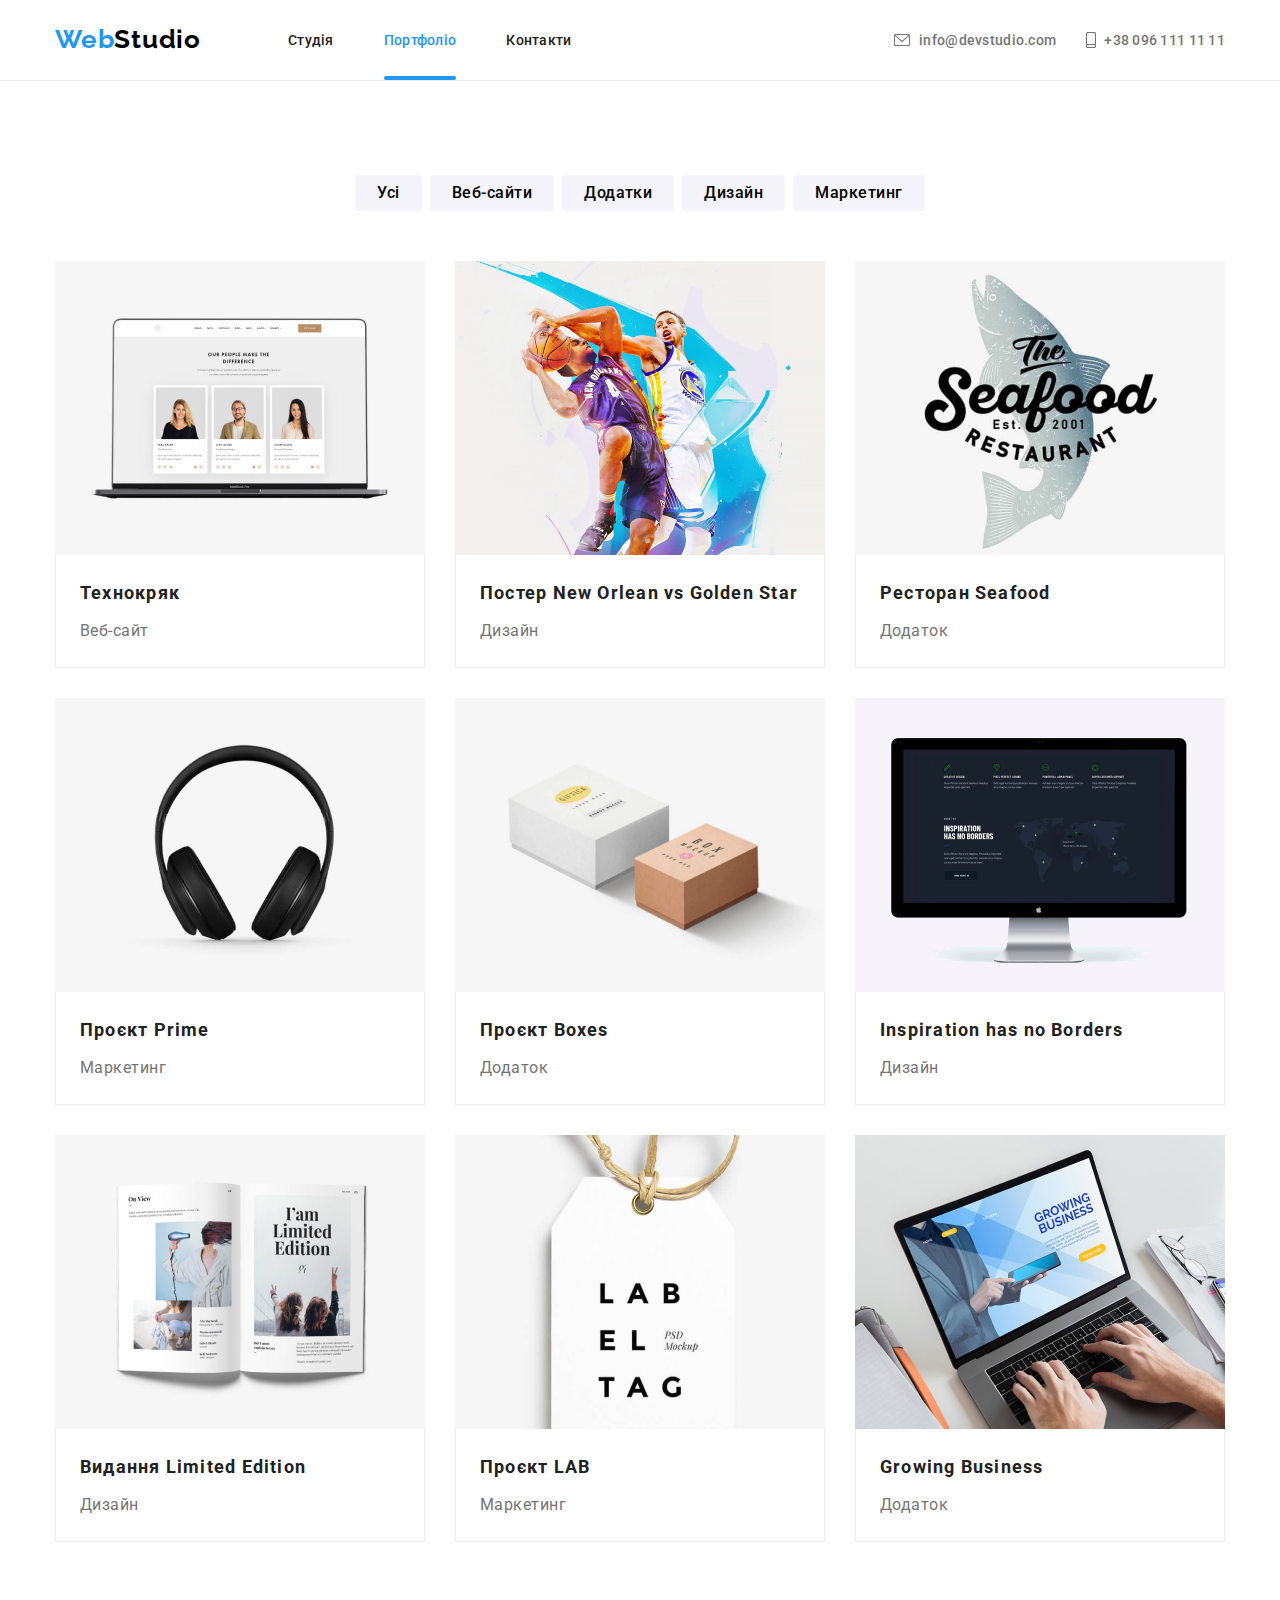
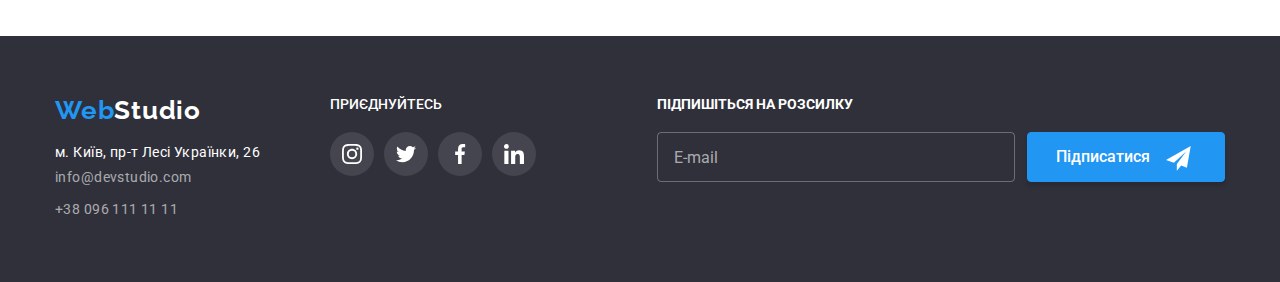
==== commit 2fe4d4b4: "sdfghj" ====
--- a/portfolio.html
+++ b/portfolio.html
@@ -20,7 +20,6 @@
   <body>
     <header class="section-header">
       <div class="container header">
-       
         <nav class="header__menu">
           <a class="webstudio webstudio--header" href="index.html"
             ><span class="webstudio__web">Web</span
@@ -28,14 +27,12 @@
           >
           <ul class="navigation-list">
             <li class="navigation-list__item">
+              <a class="navigation-list__link" href="index.html">Студія </a>
+            </li>
+            <li class="navigation-list__item">
               <a
-                class="navigation-list__link "
-                href="index.html"
-                >Студія
-              </a>
-            </li>
-            <li class="navigation-list__item">
-              <a class="navigation-list__link navigation-list__link--current" href="portfolio.html"
+                class="navigation-list__link navigation-list__link--current"
+                href="portfolio.html"
                 >Портфоліо
               </a>
             </li>
@@ -48,55 +45,87 @@
           <li class="contact__item">
             <a class="contact__link" href="mailto:info@devstudio.com"
               ><svg class="contact__icon" width="18px" height="16px">
-                <use href="./images/sprite.svg#icon-envelope"></use></svg  >info@devstudio.com</a
+                <use href="./images/sprite.svg#icon-envelope"></use></svg
+              >info@devstudio.com</a
             >
           </li>
           <li class="contact__item">
             <a class="contact__link" href="tel:+380961111111"
               ><svg class="contact__icon" width="10px" height="16px">
-                <use href="./images/sprite.svg#icon-smartphonetel1"></use></svg  >+38 096 111 11 11</a
+                <use href="./images/sprite.svg#icon-smartphonetel1"></use></svg
+              >+38 096 111 11 11</a
             >
           </li>
         </ul>
-        <button type="button" class="button-menu js-open-menu"   >
+        <button type="button" class="button-menu js-open-menu">
           <svg class="button-menu__icon" width="40px" height="40px">
             <use
               class="button-menu__open"
               href="./images/sprite.svg#menu"
-            ></use> </svg>
+            ></use>
+          </svg>
         </button>
       </div>
-      <div class="mobile-menu-container js-menu-container" >
-        <button type="button" class="button-menu-close js-close-menu"><svg class="button-menu__close" width="40px" height="40px">
-          <use href="./images/sprite.svg#menu-close" ></use></svg></button>
-        <nav class="mobile-menu" >
+      <div class="mobile-menu-container js-menu-container">
+        <button type="button" class="button-menu-close js-close-menu">
+          <svg class="button-menu__close" width="40px" height="40px">
+            <use href="./images/sprite.svg#menu-close"></use>
+          </svg>
+        </button>
+        <nav class="mobile-menu">
           <ul class="mobile-menu__list">
-            <li class="mobile-menu__item"><a class="mobile-menu__link " href="index.html">Студія</a>
-            </li>
-            <li class="mobile-menu__item"><a class="mobile-menu__link mobile-menu__link--current" href="portfolio.html">Портфоліо</a>
-            </li>
-            <li class="mobile-menu__item"><a class="mobile-menu__link" href="">Контакти </a>
+            <li class="mobile-menu__item">
+              <a class="mobile-menu__link" href="index.html">Студія</a>
+            </li>
+            <li class="mobile-menu__item">
+              <a
+                class="mobile-menu__link mobile-menu__link--current"
+                href="portfolio.html"
+                >Портфоліо</a
+              >
+            </li>
+            <li class="mobile-menu__item">
+              <a class="mobile-menu__link" href="">Контакти </a>
             </li>
           </ul>
         </nav>
-        <div >
-        <ul class="mob-contact-list" >
-          <li class="mob-contact-list__item"><a class="mob-contact-list__tel" href="tel:+380961111111">+38 096 111 11 11</a></li>
-          <li class="mob-contact-list__item"><a class="mob-contact-list__mail" href="mailto:info@devstudio.com">info@devstudio.com</a></li>
-        </ul>
-        <ul class="mobile-socials">
-          <li class="mobile-socials__item"><a class="mobile-socials__link mobile-socials__link--after">Instagram</a></li>
-          <li class="mobile-socials__item"><a class="mobile-socials__link mobile-socials__link--after">Twitter</a></li>
-          <li class="mobile-socials__item"><a class="mobile-socials__link mobile-socials__link--after">Facebook</a></li>
-          <li class="mobile-socials__item"><a class="mobile-socials__link">LinkedIn</a></li>
-          
-
-        </ul>
+        <div>
+          <ul class="mob-contact-list">
+            <li class="mob-contact-list__item">
+              <a class="mob-contact-list__tel" href="tel:+380961111111"
+                >+38 096 111 11 11</a
+              >
+            </li>
+            <li class="mob-contact-list__item">
+              <a class="mob-contact-list__mail" href="mailto:info@devstudio.com"
+                >info@devstudio.com</a
+              >
+            </li>
+          </ul>
+          <ul class="mobile-socials">
+            <li class="mobile-socials__item">
+              <a class="mobile-socials__link mobile-socials__link--after"
+                >Instagram</a
+              >
+            </li>
+            <li class="mobile-socials__item">
+              <a class="mobile-socials__link mobile-socials__link--after"
+                >Twitter</a
+              >
+            </li>
+            <li class="mobile-socials__item">
+              <a class="mobile-socials__link mobile-socials__link--after"
+                >Facebook</a
+              >
+            </li>
+            <li class="mobile-socials__item">
+              <a class="mobile-socials__link">LinkedIn</a>
+            </li>
+          </ul>
+        </div>
       </div>
-      </div>
-       
     </header>
-    <main> 
+    <main>
       <!-- навігація галереї -->
       <section class="section">
         <div class="container">
@@ -125,27 +154,42 @@
               <a class="galery__link" href="">
                 <div class="galery__thumb">
                   <picture>
-                    <source media="(max-width: 767px)"
-                    srcset="./images/galery/imgsm.jpg 1x, ./images/galery/imgsm@2x.jpg 2x" 
-                    type="image/jpg"/>
-                    <source media="(min-width: 768px)"
-                    srcset="./images/galery/imgmd.jpg 1x, ./images/galery/imgmd@2x.jpg 2x"
-                    type="image/jpg"/>
-                    <source media="(min-width: 1200px)"
-                    srcset="./images/galery/imglg.jpg 1x, ./images/galery/imglg@2x.jpg 2x" 
-                    type="image/jpg"/>
-                     <img src="./images/galery/imgsm.jpg" alt="web"/>
-                     </picture>
-                  <div class="galery__animation">
-                    <p class="galery__animation-text">
-                      Ресурс пропонує комплексні пропозиції з різним рівнем
-                      функціоналу та сервісів. Все це дозволить відвідувачу
-                      отримати вичерпні відомості про компанію чи приватну
-                      особу.
-                    </p>
-                  </div>
-                </div>
-                <div class="galery__description">
+                    <source
+                      media="(max-width: 767px)"
+                      srcset="
+                        ./images/galery/imgsm.jpg    1x,
+                        ./images/galery/imgsm@2x.jpg 2x
+                      "
+                      type="image/jpg"
+                    />
+                    <source
+                      media="(min-width: 768px) and (max-width: 1199px)"
+                      srcset="
+                        ./images/galery/imgmd.jpg    1x,
+                        ./images/galery/imgmd@2x.jpg 2x
+                      "
+                      type="image/jpg"
+                    />
+                    <source
+                      media="(min-width: 1200px)"
+                      srcset="
+                        ./images/galery/imglg.jpg    1x,
+                        ./images/galery/imglg@2x.jpg 2x
+                      "
+                      type="image/jpg"
+                    />
+                    <img src="./images/galery/imgsm.jpg" alt="web" />
+                  </picture>
+                  <div class="galery__animation">
+                    <p class="galery__animation-text">
+                      Ресурс пропонує комплексні пропозиції з різним рівнем
+                      функціоналу та сервісів. Все це дозволить відвідувачу
+                      отримати вичерпні відомості про компанію чи приватну
+                      особу.
+                    </p>
+                  </div>
+                </div>
+                <div class="galery__description galery__description--height">
                   <h2 class="galery__title">Технокряк</h2>
                   <p class="galery__text">Веб-сайт</p>
                 </div>
@@ -156,17 +200,32 @@
               <a class="galery__link" href="">
                 <div class="galery__thumb">
                   <picture>
-                    <source media="(max-width: 767px)"
-                    srcset="./images/galery/imgsm-1.jpg 1x, ./images/galery/imgsm@2x-1.jpg 2x" 
-                    type="image/jpg"/>
-                    <source media="(min-width: 768px)"
-                    srcset="./images/galery/imgmd-1.jpg 1x, ./images/galery/imgmd@2x-1.jpg 2x"
-                    type="image/jpg"/>
-                    <source media="(min-width: 1200px)"
-                    srcset="./images/galery/imglg-1.jpg 1x, ./images/galery/imglg@2x-1.jpg 2x" 
-                    type="image/jpg"/>
-                     <img src="./images/galery/imgsm-1.jpg" alt="poster"/>
-                     </picture>
+                    <source
+                      media="(max-width: 767px)"
+                      srcset="
+                        ./images/galery/imgsm-1.jpg    1x,
+                        ./images/galery/imgsm@2x-1.jpg 2x
+                      "
+                      type="image/jpg"
+                    />
+                    <source
+                      media="(min-width: 768px) and (max-width: 1199px)"
+                      srcset="
+                        ./images/galery/imgmd-1.jpg    1x,
+                        ./images/galery/imgmd@2x-1.jpg 2x
+                      "
+                      type="image/jpg"
+                    />
+                    <source
+                      media="(min-width: 1200px)"
+                      srcset="
+                        ./images/galery/imglg-1.jpg    1x,
+                        ./images/galery/imglg@2x-1.jpg 2x
+                      "
+                      type="image/jpg"
+                    />
+                    <img src="./images/galery/imgsm-1.jpg" alt="poster" />
+                  </picture>
                   <div class="galery__animation">
                     <p class="galery__animation-text">
                       Ресурс пропонує комплексні пропозиції з різним рівнем
@@ -189,17 +248,32 @@
               <a class="galery__link" href="">
                 <div class="galery__thumb">
                   <picture>
-                    <source media="(max-width: 767px)"
-                    srcset="./images/galery/imgsm-2.jpg 1x, ./images/galery/imgsm@2x-2.jpg 2x" 
-                    type="image/jpg"/>
-                    <source media="(min-width: 768px)"
-                    srcset="./images/galery/imgmd-2.jpg 1x, ./images/galery/imgmd@2x-2.jpg 2x"
-                    type="image/jpg"/>
-                    <source media="(min-width: 1200px)"
-                    srcset="./images/galery/imglg-2.jpg 1x, ./images/galery/imglg@2x-2.jpg 2x" 
-                    type="image/jpg"/>
-                     <img src="./images/galery/imgsm-2.jpg" alt="seafood"/>
-                     </picture>
+                    <source
+                      media="(max-width: 767px)"
+                      srcset="
+                        ./images/galery/imgsm-2.jpg    1x,
+                        ./images/galery/imgsm@2x-2.jpg 2x
+                      "
+                      type="image/jpg"
+                    />
+                    <source
+                      media="(min-width: 768px) and (max-width: 1199px)"
+                      srcset="
+                        ./images/galery/imgmd-2.jpg    1x,
+                        ./images/galery/imgmd@2x-2.jpg 2x
+                      "
+                      type="image/jpg"
+                    />
+                    <source
+                      media="(min-width: 1200px)"
+                      srcset="
+                        ./images/galery/imglg-2.jpg    1x,
+                        ./images/galery/imglg@2x-2.jpg 2x
+                      "
+                      type="image/jpg"
+                    />
+                    <img src="./images/galery/imgsm-2.jpg" alt="seafood" />
+                  </picture>
                   <div class="galery__animation">
                     <p class="galery__animation-text">
                       Ресурс пропонує комплексні пропозиції з різним рівнем
@@ -220,18 +294,33 @@
               <a class="galery__link" href="">
                 <div class="galery__thumb">
                   <picture>
-                    <source media="(max-width: 767px)"
-                    srcset="./images/galery/imgsm-3.jpg 1x, ./images/galery/imgsm@2x-3.jpg 2x" 
-                    type="image/jpg"/>
-                    <source media="(min-width: 768px)"
-                    srcset="./images/galery/imgmd-3.jpg 1x, ./images/galery/imgmd@2x-3.jpg 2x"
-                    type="image/jpg"/>
-                    <source media="(min-width: 1200px)"
-                    srcset="./images/galery/imglg-3.jpg 1x, ./images/galery/imglg@2x-3.jpg 2x" 
-                    type="image/jpg"/>
-                     <img src="./images/galery/imgsm-3.jpg" alt="headphones"/>
-                     </picture>
-                
+                    <source
+                      media="(max-width: 767px)"
+                      srcset="
+                        ./images/galery/imgsm-3.jpg    1x,
+                        ./images/galery/imgsm@2x-3.jpg 2x
+                      "
+                      type="image/jpg"
+                    />
+                    <source
+                      media="(min-width: 768px) and (max-width: 1199px)"
+                      srcset="
+                        ./images/galery/imgmd-3.jpg    1x,
+                        ./images/galery/imgmd@2x-3.jpg 2x
+                      "
+                      type="image/jpg"
+                    />
+                    <source
+                      media="(min-width: 1200px)"
+                      srcset="
+                        ./images/galery/imglg-3.jpg    1x,
+                        ./images/galery/imglg@2x-3.jpg 2x
+                      "
+                      type="image/jpg"
+                    />
+                    <img src="./images/galery/imgsm-3.jpg" alt="headphones" />
+                  </picture>
+
                   <div class="galery__animation">
                     <p class="galery__animation-text">
                       Ресурс пропонує комплексні пропозиції з різним рівнем
@@ -252,18 +341,33 @@
               <a class="galery__link" href="">
                 <div class="galery__thumb">
                   <picture>
-                    <source media="(max-width: 767px)"
-                    srcset="./images/galery/imgsm-4.jpg 1x, ./images/galery/imgsm@2x-4.jpg 2x" 
-                    type="image/jpg"/>
-                    <source media="(min-width: 768px)"
-                    srcset="./images/galery/imgmd-4.jpg 1x, ./images/galery/imgmd@2x-4.jpg 2x"
-                    type="image/jpg"/>
-                    <source media="(min-width: 1200px)"
-                    srcset="./images/galery/imglg-4.jpg 1x, ./images/galery/imglg@2x-4.jpg 2x" 
-                    type="image/jpg"/>
-                     <img src="./images/galery/imgsm-4.jpg" alt="boxes"/>
-                     </picture>
-                  
+                    <source
+                      media="(max-width: 767px)"
+                      srcset="
+                        ./images/galery/imgsm-4.jpg    1x,
+                        ./images/galery/imgsm@2x-4.jpg 2x
+                      "
+                      type="image/jpg"
+                    />
+                    <source
+                      media="(min-width: 768px) and (max-width: 1199px)"
+                      srcset="
+                        ./images/galery/imgmd-4.jpg    1x,
+                        ./images/galery/imgmd@2x-4.jpg 2x
+                      "
+                      type="image/jpg"
+                    />
+                    <source
+                      media="(min-width: 1200px)"
+                      srcset="
+                        ./images/galery/imglg-4.jpg    1x,
+                        ./images/galery/imglg@2x-4.jpg 2x
+                      "
+                      type="image/jpg"
+                    />
+                    <img src="./images/galery/imgsm-4.jpg" alt="boxes" />
+                  </picture>
+
                   <div class="galery__animation">
                     <p class="galery__animation-text">
                       Ресурс пропонує комплексні пропозиції з різним рівнем
@@ -284,18 +388,33 @@
               <a class="galery__link" href="">
                 <div class="galery__thumb">
                   <picture>
-                    <source media="(max-width: 767px)"
-                    srcset="./images/galery/imgsm-5.jpg 1x, ./images/galery/imgsm@2x-5.jpg 2x" 
-                    type="image/jpg"/>
-                    <source media="(min-width: 768px)"
-                    srcset="./images/galery/imgmd-5.jpg 1x, ./images/galery/imgmd@2x-5.jpg 2x"
-                    type="image/jpg"/>
-                    <source media="(min-width: 1200px)"
-                    srcset="./images/galery/imglg-5.jpg 1x, ./images/galery/imglg@2x-5.jpg 2x" 
-                    type="image/jpg"/>
-                     <img src="./images/galery/imgsm-5.jpg" alt="web-site"/>
-                     </picture>
-                  
+                    <source
+                      media="(max-width: 767px)"
+                      srcset="
+                        ./images/galery/imgsm-5.jpg    1x,
+                        ./images/galery/imgsm@2x-5.jpg 2x
+                      "
+                      type="image/jpg"
+                    />
+                    <source
+                      media="(min-width: 768px) and (max-width: 1199px)"
+                      srcset="
+                        ./images/galery/imgmd-5.jpg    1x,
+                        ./images/galery/imgmd@2x-5.jpg 2x
+                      "
+                      type="image/jpg"
+                    />
+                    <source
+                      media="(min-width: 1200px)"
+                      srcset="
+                        ./images/galery/imglg-5.jpg    1x,
+                        ./images/galery/imglg@2x-5.jpg 2x
+                      "
+                      type="image/jpg"
+                    />
+                    <img src="./images/galery/imgsm-5.jpg" alt="web-site" />
+                  </picture>
+
                   <div class="galery__animation">
                     <p class="galery__animation-text">
                       Ресурс пропонує комплексні пропозиції з різним рівнем
@@ -316,18 +435,33 @@
               <a class="galery__link" href="">
                 <div class="galery__thumb">
                   <picture>
-                    <source media="(max-width: 767px)"
-                    srcset="./images/galery/imgsm-6.jpg 1x, ./images/galery/imgsm@2x-6.jpg 2x" 
-                    type="image/jpg"/>
-                    <source media="(min-width: 768px)"
-                    srcset="./images/galery/imgmd-6.jpg 1x, ./images/galery/imgmd@2x-6.jpg 2x"
-                    type="image/jpg"/>
-                    <source media="(min-width: 1200px)"
-                    srcset="./images/galery/imglg-6.jpg 1x, ./images/galery/imglg@2x-6.jpg 2x" 
-                    type="image/jpg"/>
-                     <img src="./images/galery/imgsm-6.jpg" alt="book"/>
-                     </picture>
-                  
+                    <source
+                      media="(max-width: 767px)"
+                      srcset="
+                        ./images/galery/imgsm-6.jpg    1x,
+                        ./images/galery/imgsm@2x-6.jpg 2x
+                      "
+                      type="image/jpg"
+                    />
+                    <source
+                      media="(min-width: 768px) and (max-width: 1199px)"
+                      srcset="
+                        ./images/galery/imgmd-6.jpg    1x,
+                        ./images/galery/imgmd@2x-6.jpg 2x
+                      "
+                      type="image/jpg"
+                    />
+                    <source
+                      media="(min-width: 1200px)"
+                      srcset="
+                        ./images/galery/imglg-6.jpg    1x,
+                        ./images/galery/imglg@2x-6.jpg 2x
+                      "
+                      type="image/jpg"
+                    />
+                    <img src="./images/galery/imgsm-6.jpg" alt="book" />
+                  </picture>
+
                   <div class="galery__animation">
                     <p class="galery__animation-text">
                       Ресурс пропонує комплексні пропозиції з різним рівнем
@@ -348,18 +482,33 @@
               <a class="galery__link" href="">
                 <div class="galery__thumb">
                   <picture>
-                    <source media="(max-width: 767px)"
-                    srcset="./images/galery/imgsm-7.jpg 1x, ./images/galery/imgsm@2x-7.jpg 2x" 
-                    type="image/jpg"/>
-                    <source media="(min-width: 768px)"
-                    srcset="./images/galery/imgmd-7.jpg 1x, ./images/galery/imgmd@2x-7.jpg 2x"
-                    type="image/jpg"/>
-                    <source media="(min-width: 1200px)"
-                    srcset="./images/galery/imglg-7.jpg 1x, ./images/galery/imglg@2x-7.jpg 2x" 
-                    type="image/jpg"/>
-                     <img src="./images/galery/imgsm-7.jpg" alt="label"/>
-                     </picture>
-                 
+                    <source
+                      media="(max-width: 767px)"
+                      srcset="
+                        ./images/galery/imgsm-7.jpg    1x,
+                        ./images/galery/imgsm@2x-7.jpg 2x
+                      "
+                      type="image/jpg"
+                    />
+                    <source
+                      media="(min-width: 768px) and (max-width: 1199px)"
+                      srcset="
+                        ./images/galery/imgmd-7.jpg    1x,
+                        ./images/galery/imgmd@2x-7.jpg 2x
+                      "
+                      type="image/jpg"
+                    />
+                    <source
+                      media="(min-width: 1200px)"
+                      srcset="
+                        ./images/galery/imglg-7.jpg    1x,
+                        ./images/galery/imglg@2x-7.jpg 2x
+                      "
+                      type="image/jpg"
+                    />
+                    <img src="./images/galery/imgsm-7.jpg" alt="label" />
+                  </picture>
+
                   <div class="galery__animation">
                     <p class="galery__animation-text">
                       Ресурс пропонує комплексні пропозиції з різним рівнем
@@ -380,18 +529,33 @@
               <a class="galery__link" href="">
                 <div class="galery__thumb">
                   <picture>
-                    <source media="(max-width: 767px)"
-                    srcset="./images/galery/imgsm-8.jpg 1x, ./images/galery/imgsm@2x-8.jpg 2x" 
-                    type="image/jpg"/>
-                    <source media="(min-width: 768px)"
-                    srcset="./images/galery/imgmd-8.jpg 1x, ./images/galery/imgmd@2x-8.jpg 2x"
-                    type="image/jpg"/>
-                    <source media="(min-width: 1200px)"
-                    srcset="./images/galery/imglg-8.jpg 1x, ./images/galery/imglg@2x-8.jpg 2x" 
-                    type="image/jpg"/>
-                     <img src="./images/galery/imgsm-8.jpg" alt="laptop"/>
-                     </picture>
-                 
+                    <source
+                      media="(max-width: 767px)"
+                      srcset="
+                        ./images/galery/imgsm-8.jpg    1x,
+                        ./images/galery/imgsm@2x-8.jpg 2x
+                      "
+                      type="image/jpg"
+                    />
+                    <source
+                      media="(min-width: 768px) and (max-width: 1199px)"
+                      srcset="
+                        ./images/galery/imgmd-8.jpg    1x,
+                        ./images/galery/imgmd@2x-8.jpg 2x
+                      "
+                      type="image/jpg"
+                    />
+                    <source
+                      media="(min-width: 1200px)"
+                      srcset="
+                        ./images/galery/imglg-8.jpg    1x,
+                        ./images/galery/imglg@2x-8.jpg 2x
+                      "
+                      type="image/jpg"
+                    />
+                    <img src="./images/galery/imgsm-8.jpg" alt="laptop" />
+                  </picture>
+
                   <div class="galery__animation">
                     <p class="galery__animation-text">
                       Ресурс пропонує комплексні пропозиції з різним рівнем
@@ -520,6 +684,6 @@
         </form>
       </div>
     </footer>
-    <script src="./js/mobile-menu.js"></script>]
+    <script src="./js/mobile-menu.js"></script>
   </body>
 </html>
--- a/css/main.min.css
+++ b/css/main.min.css
@@ -1 +1 @@
-:root{--title-text-color: #212121;--primary-text-color:#757575;--accent-color: #2196F3;--second-accent-color:#F5F4FA;--timing-function: cubic-bezier(0.4, 0, 0.2, 1) }img{display:block;max-width:100%}body{font-family:roboto,sans-serif;font-size:14px;color:#212121;font-weight:400}.section{padding-top:60px;padding-bottom:60px}.section--grey{background-color:var(--second-accent-color)}@media screen and (min-width: 1200px){.section{padding-top:94px;padding-bottom:94px}}.section__title{font-size:28px;text-align:center;letter-spacing:1.08px;margin-top:0px;margin-bottom:30px}@media screen and (min-width: 1200px){.section__title{font-size:36px;margin-bottom:50px}}.button{color:#fff;font-size:16px;font-weight:700;line-height:1.87;letter-spacing:.96px;background:var(--accent-color);cursor:pointer;border-radius:4px}.container{padding-left:15px;padding-right:15px;margin-left:auto;margin-right:auto}@media screen and (min-width: 480px){.container{width:480px}}@media screen and (min-width: 768px){.container{width:768px}}@media screen and (min-width: 1200px){.container{width:1200px}}ul{list-style-type:none}a{text-decoration:none}h1,h2,h3{margin:0px}.social-list{display:-webkit-box;display:-ms-flexbox;display:flex;-webkit-box-pack:center;-ms-flex-pack:center;justify-content:center;padding:0px;-webkit-box-align:center;-ms-flex-align:center;align-items:center;margin-bottom:0px}.social-list__item:not(:last-child){margin-right:10px}.social-list__link{width:44px;height:44px;background-color:#fff;display:-webkit-box;display:-ms-flexbox;display:flex;-webkit-box-pack:center;-ms-flex-pack:center;justify-content:center;-webkit-box-align:center;-ms-flex-align:center;align-items:center;border-radius:50%;-webkit-transition:background-color 250ms cubic-bezier(0.4, 0, 0.2, 1);transition:background-color 250ms cubic-bezier(0.4, 0, 0.2, 1)}.social-list__link:hover .social-list__icon,.social-list__link:focus .social-list__icon{fill:#fff}.social-list__link:hover{background-color:var(--accent-color)}.social-list__link:focus{outline:none;background-color:var(--accent-color)}.social-list__link--bcg-grey{background-color:rgba(255,255,255,.1)}.social-list__icon{fill:#afb1b8;-webkit-transition:fill 250ms cubic-bezier(0.4, 0, 0.2, 1);transition:fill 250ms cubic-bezier(0.4, 0, 0.2, 1)}.social-list__icon--fill-white{fill:#fff}.footer-socials__title{color:#fff;font-weight:500;text-transform:uppercase;text-align:center;margin-bottom:20px;margin-top:0px}@media screen and (min-width: 1200px){.footer-socials__title{text-align:left}}.footer-socials{margin-bottom:60px}@media screen and (min-width: 768px){.footer-socials{margin-bottom:0px}}.webstudio__web{color:var(--accent-color);font-family:raleway;font-size:24px;letter-spacing:.78px;font-weight:700}@media screen and (min-width: 1200px){.webstudio__web{font-size:26px}}.webstudio__studio{color:#000;font-family:raleway;font-size:24px;letter-spacing:.78px;font-weight:700}.webstudio__studio--white{color:#fff}@media screen and (min-width: 1200px){.webstudio__studio{font-size:26px}}.webstudio{text-decoration:none;display:block;margin-bottom:20px;padding-top:16px;padding-bottom:16px}@media screen and (min-width: 768px){.webstudio{padding:0px}}.webstudio--header{margin-right:93px;margin-bottom:0px}@media screen and (max-width: 767px){.webstudio--header{margin:0px}}@media screen and (min-width: 768px){.webstudio--header{margin-right:87px}}.modal-wrapper__close-button{position:absolute;display:-webkit-box;display:-ms-flexbox;display:flex;-webkit-box-pack:center;-ms-flex-pack:center;justify-content:center;-webkit-box-align:center;-ms-flex-align:center;align-items:center;-o-object-fit:cover;object-fit:cover;width:30px;height:30px;border-radius:50%;border:rgba(0,0,0,.1) 1px solid;top:8px;right:8px;cursor:pointer;padding:0px;background-color:rgba(0,0,0,0)}.modal-wrapper__close-button:hover .modal-wrapper__close-icon,.modal-wrapper__close-button:focus .modal-wrapper__close-icon{fill:var(--accent-color)}.modal-wrapper__close-icon{fill:#000;-webkit-transition:fill 250ms cubic-bezier(0.4, 0, 0.2, 1);transition:fill 250ms cubic-bezier(0.4, 0, 0.2, 1)}.modal-wrapper{position:absolute;max-width:450px;max-height:609px;background-color:#fff;border-radius:4px;top:50%;left:50%;-webkit-transform:translate(-50%, -50%);transform:translate(-50%, -50%);scale:1;-webkit-box-shadow:0px 1px 3px 0px rgba(0,0,0,.12),0px 1px 1px 0px rgba(0,0,0,.14),0px 2px 1px 0px rgba(0,0,0,.2);box-shadow:0px 1px 3px 0px rgba(0,0,0,.12),0px 1px 1px 0px rgba(0,0,0,.14),0px 2px 1px 0px rgba(0,0,0,.2);z-index:10;-webkit-transition:scale 300ms cubic-bezier(0.4, 0, 0.2, 1);transition:scale 300ms cubic-bezier(0.4, 0, 0.2, 1);padding:40px}@media screen and (min-width: 1200px){.modal-wrapper{max-width:528px;max-height:581px}}.backdrop{position:fixed;top:0px;left:0px;background-color:rgba(0,0,0,.2);width:100%;height:100%;-webkit-transition:opacity 250ms cubic-bezier(0.4, 0, 0.2, 1),visibility 250ms cubic-bezier(0.4, 0, 0.2, 1);transition:opacity 250ms cubic-bezier(0.4, 0, 0.2, 1),visibility 250ms cubic-bezier(0.4, 0, 0.2, 1)}.is-hidden{opacity:0;pointer-events:none;visibility:hidden}.is-hidden .modal-wrapper{-webkit-transform:translate(-50%, -50%);transform:translate(-50%, -50%);scale:.3}.check{position:relative;display:-webkit-box;display:-ms-flexbox;display:flex;-webkit-box-pack:center;-ms-flex-pack:center;justify-content:center;margin-bottom:30px}.check__custom{position:absolute;top:-2px;left:7px;display:-webkit-box;display:-ms-flexbox;display:flex;-webkit-box-pack:center;-ms-flex-pack:center;justify-content:center;-webkit-box-align:center;-ms-flex-align:center;align-items:center;width:16px;height:15px;border-radius:2px;outline:2px solid #212121;outline-offset:-1px;-webkit-transition:border 250ms cubic-bezier(0.4, 0, 0.2, 1),background-color 250ms cubic-bezier(0.4, 0, 0.2, 1);transition:border 250ms cubic-bezier(0.4, 0, 0.2, 1),background-color 250ms cubic-bezier(0.4, 0, 0.2, 1)}@media screen and (min-width: 1200px){.check__custom{position:absolute;top:0;left:17px}}.check__input{position:absolute;-webkit-appearance:none;-moz-appearance:none;appearance:none}.check__input:checked+.check__custom{background-color:var(--accent-color);outline:2px solid var(--accent-color);outline-offset:-1px}.check__input:focus+.check__custom{outline:2px solid var(--accent-color);outline-offset:-1px}.section-header{border-bottom:1px solid #ececec}.header{position:relative;display:-webkit-box;display:-ms-flexbox;display:flex;-webkit-box-pack:justify;-ms-flex-pack:justify;justify-content:space-between;margin-bottom:0px}.navigation-list{display:-webkit-box;display:-ms-flexbox;display:flex;-webkit-box-pack:justify;-ms-flex-pack:justify;justify-content:space-between;margin-top:0px;margin-bottom:0px;padding-left:0px}@media screen and (max-width: 767px){.navigation-list{display:none}}.header__menu{display:-webkit-box;display:-ms-flexbox;display:flex;-webkit-box-align:center;-ms-flex-align:center;align-items:center}.contact{display:-webkit-box;display:-ms-flexbox;display:flex;margin-left:auto;margin:0px;padding-left:0px;-webkit-box-align:end;-ms-flex-align:end;align-items:flex-end}@media screen and (max-width: 767px){.contact{display:none}}@media screen and (min-width: 768px){.contact{display:-webkit-box;display:-ms-flexbox;display:flex;-webkit-box-orient:vertical;-webkit-box-direction:normal;-ms-flex-direction:column;flex-direction:column;-webkit-box-align:baseline;-ms-flex-align:baseline;align-items:baseline}}@media screen and (min-width: 1200px){.contact{-webkit-box-orient:horizontal;-webkit-box-direction:normal;-ms-flex-direction:row;flex-direction:row}}.contact__item{margin:0px;margin-top:32px;margin-bottom:32px}.contact__item:last-child{margin-left:30px}@media screen and (min-width: 768px)and (max-width: 1199px){.contact__item:first-child{margin-top:21px;margin-bottom:10px}.contact__item:last-child{margin-bottom:21px;margin-top:0px;margin-left:0px}}.contact:first-child{margin-left:0px}.navigation-list:last-child{margin-right:0px}.navigation-list__item{margin-right:50px}.navigation-list__item:last-child{margin-right:0px}.navigation-list__link{position:relative;display:block;font-weight:500;letter-spacing:.28px;text-decoration:none;display:inline-block;padding-bottom:32px;padding-top:32px;color:var(--title-text-color);-webkit-transition:color 250ms cubic-bezier(0.4, 0, 0.2, 1);transition:color 250ms cubic-bezier(0.4, 0, 0.2, 1)}.navigation-list__link:hover,.navigation-list__link:focus{color:var(--accent-color)}.navigation-list__link--current{color:var(--accent-color)}.navigation-list__link--current::after{position:absolute;bottom:0;left:0;content:"";width:100%;height:4px;border-radius:2px;display:block;background-color:var(--accent-color)}.contact__link{display:-webkit-box;display:-ms-flexbox;display:flex;-webkit-box-align:center;-ms-flex-align:center;align-items:center;-webkit-box-pack:end;-ms-flex-pack:end;justify-content:end;color:var(--primary-text-color);font-weight:500;letter-spacing:.28px;text-decoration:none;-webkit-transition:color 250ms cubic-bezier(0.4, 0, 0.2, 1);transition:color 250ms cubic-bezier(0.4, 0, 0.2, 1)}.contact__link:hover,.contact__link:focus{color:var(--accent-color)}.contact__link:hover .contact__icon,.contact__link:focus .contact__icon{fill:var(--accent-color)}@media screen and (min-width: 768px)and (max-width: 1199px){.contact__link{font-size:12px}}.contact__icon{fill:var(--primary-text-color);margin-right:8px;-webkit-transition:fill 250ms cubic-bezier(0.4, 0, 0.2, 1);transition:fill 250ms cubic-bezier(0.4, 0, 0.2, 1)}.button-menu{padding:0px;padding-top:10px;padding-bottom:10px;border:none;background-color:rgba(0,0,0,0);margin:0px;display:block;cursor:pointer}@media screen and (min-width: 768px){.button-menu{display:none}}.button-menu:hover .button-menu__open,.button-menu:focus .button-menu__open{fill:var(--accent-color)}.right-side{display:-webkit-box;display:-ms-flexbox;display:flex;-webkit-box-orient:vertical;-webkit-box-direction:normal;-ms-flex-direction:column;flex-direction:column;-webkit-box-align:center;-ms-flex-align:center;align-items:center;-webkit-box-pack:center;-ms-flex-pack:center;justify-content:center;margin-bottom:60px}@media screen and (min-width: 768px){.right-side{margin-left:76px;margin-right:165px;margin-bottom:0px}}@media screen and (min-width: 1200px){.right-side{margin-left:0px;-webkit-box-align:baseline;-ms-flex-align:baseline;align-items:baseline;margin-right:70px}}@media screen and (min-width: 1200px){.container--footer{display:-webkit-box;display:-ms-flexbox;display:flex;-webkit-box-align:start;-ms-flex-align:start;align-items:flex-start;-webkit-box-pack:start;-ms-flex-pack:start;justify-content:flex-start}}.adress{color:#fff;line-height:.87;letter-spacing:.42px;font-style:normal;margin-bottom:0px}.adress__item{color:rgba(255,255,255,.6);text-decoration:none;font-style:normal;display:block;text-align:center;-webkit-transition:color 250ms cubic-bezier(0.4, 0, 0.2, 1);transition:color 250ms cubic-bezier(0.4, 0, 0.2, 1);line-height:1.7}.adress__item:first-child{margin-top:8px;margin-bottom:8px}.adress__item:hover,.adress__item:focus{color:var(--accent-color)}@media screen and (min-width: 1200px){.adress__item{text-align:left}}.footer{background-color:#2f303a;padding-top:60px;padding-bottom:60px}@media screen and (min-width: 768px){.footer-tablet{display:-webkit-box;display:-ms-flexbox;display:flex;margin-bottom:60px}}@media screen and (min-width: 1200px){.footer-tablet{margin-bottom:0px}}.footer-form__label{display:block;margin-bottom:20px;text-transform:uppercase;color:#fff;font-weight:bold;text-align:center}@media screen and (min-width: 1200px){.footer-form__label{text-align:left}}.footer-form__input{width:356px;height:50px;background-color:inherit;border:1px solid rgba(255,255,255,.3);border-radius:4px;padding-left:16px;color:#fff;font-size:16px;margin-right:auto;margin-left:auto;margin-bottom:20px;display:block}.footer-form__input::-webkit-input-placeholder{font-size:16px;color:rgba(255,255,255,.6)}.footer-form__input::-moz-placeholder{font-size:16px;color:rgba(255,255,255,.6)}.footer-form__input:-ms-input-placeholder{font-size:16px;color:rgba(255,255,255,.6)}.footer-form__input::-ms-input-placeholder{font-size:16px;color:rgba(255,255,255,.6)}.footer-form__input::placeholder{font-size:16px;color:rgba(255,255,255,.6)}@media screen and (min-width: 1200px){.footer-form__input{margin-bottom:0px;margin-right:12px}}.footer-form__button{position:relative;width:198px;height:50px;background-color:var(--accent-color);color:#fff;font-size:16px;font-weight:500;border-radius:4px;border:var(--accent-color) solid 1px;-webkit-box-shadow:0px 4px 4px 0px rgba(0,0,0,.15);box-shadow:0px 4px 4px 0px rgba(0,0,0,.15);cursor:pointer;padding-right:28px;padding-left:28px;text-align:left;margin-left:auto;margin-right:auto;display:block}@media screen and (min-width: 1200px){.footer-form__button{margin:0px}}.footer-form__icon{position:absolute;top:13px;right:25px}@media screen and (min-width: 1200px){.footer-form{display:-webkit-box;display:-ms-flexbox;display:flex;-webkit-box-pack:end;-ms-flex-pack:end;justify-content:flex-end;-webkit-box-align:end;-ms-flex-align:end;align-items:flex-end;margin-left:auto}}.galery__title{text-decoration:none;font-size:18px;font-weight:700;letter-spacing:.42px;color:var(--title-text-color);line-height:.5px;margin:0px;line-height:2}.galery{display:-webkit-box;display:-ms-flexbox;display:flex;-webkit-box-orient:vertical;-webkit-box-direction:normal;-ms-flex-direction:column;flex-direction:column;-webkit-box-align:center;-ms-flex-align:center;align-items:center;padding-left:0px;margin-left:auto;margin-right:auto;margin-bottom:0px;margin-top:0px}@media screen and (min-width: 768px){.galery{-ms-flex-wrap:wrap;flex-wrap:wrap;-webkit-box-orient:horizontal;-webkit-box-direction:normal;-ms-flex-direction:row;flex-direction:row;margin:-15px}}.galery__item{margin-bottom:30px}@media screen and (min-width: 768px){.galery__item{margin:15px}}.galery__text{color:var(--primary-text-color);font-size:16px;letter-spacing:.48px;text-decoration:none;margin-top:4px;line-height:2;margin-bottom:0px}.galery__description{padding:20px 24px;border:#eee 1px solid;border-top:none}.galery__link{display:block;-webkit-transition:-webkit-box-shadow 250ms cubic-bezier(0.4, 0, 0.2, 1);transition:-webkit-box-shadow 250ms cubic-bezier(0.4, 0, 0.2, 1);transition:box-shadow 250ms cubic-bezier(0.4, 0, 0.2, 1);transition:box-shadow 250ms cubic-bezier(0.4, 0, 0.2, 1), -webkit-box-shadow 250ms cubic-bezier(0.4, 0, 0.2, 1)}.galery__link:hover,.galery__link:focus{-webkit-box-shadow:0px 1px 1px 0px rgba(0,0,0,.12),0px 4px 4px 0px rgba(0,0,0,.06),1px 4px 6px 0px rgba(0,0,0,.16);box-shadow:0px 1px 1px 0px rgba(0,0,0,.12),0px 4px 4px 0px rgba(0,0,0,.06),1px 4px 6px 0px rgba(0,0,0,.16);outline:none}.galery__link:hover .galery__animation,.galery__link:focus .galery__animation{-webkit-transform:translateY(0%);transform:translateY(0%);outline:none}.galery img{display:block}.galery__thumb{position:relative;padding:0px;overflow:hidden}.galery__animation-text{color:#fff;font-size:18px;font-weight:400;line-height:1.6;padding:63px 24px;margin:0px}.galery__animation{position:absolute;top:0;left:0;margin:0px;padding:0px;width:100%;height:100%;background-color:var(--accent-color);opacity:.9;-webkit-transform:translateY(100%);transform:translateY(100%);-webkit-box-shadow:#fff;box-shadow:#fff;-webkit-transition:-webkit-transform 250ms cubic-bezier(0.4, 0, 0.2, 1);transition:-webkit-transform 250ms cubic-bezier(0.4, 0, 0.2, 1);transition:transform 250ms cubic-bezier(0.4, 0, 0.2, 1);transition:transform 250ms cubic-bezier(0.4, 0, 0.2, 1), -webkit-transform 250ms cubic-bezier(0.4, 0, 0.2, 1)}.section-hero{background-color:#2f303a;padding-bottom:118px;padding-top:118px;max-width:1200px;margin-left:auto;margin-right:auto;background-repeat:no-repeat;background-size:cover;background-image:-webkit-gradient(linear, left top, left bottom, from(rgba(47, 48, 58, 0.4)), to(rgba(47, 48, 58, 0.4))),url(../images/hero/hero-sm.png);background-image:linear-gradient(to bottom, rgba(47, 48, 58, 0.4), rgba(47, 48, 58, 0.4)),url(../images/hero/hero-sm.png)}@media(min-devise-pixel-ratio: 2),(-webkit-min-device-pixel-ratio: 2),(min-resolution: 192dpi),(min-resolution: 2dppx){.section-hero{background-image:-webkit-gradient(linear, left top, left bottom, from(rgba(47, 48, 58, 0.4)), to(rgba(47, 48, 58, 0.4))),url(../images/hero/hero-sm@2x.png);background-image:linear-gradient(to bottom, rgba(47, 48, 58, 0.4), rgba(47, 48, 58, 0.4)),url(../images/hero/hero-sm@2x.png)}}@media screen and (min-width: 768px){.section-hero{background-image:-webkit-gradient(linear, left top, left bottom, from(rgba(47, 48, 58, 0.4)), to(rgba(47, 48, 58, 0.4))),url(../images/hero/hero-md.png);background-image:linear-gradient(to bottom, rgba(47, 48, 58, 0.4), rgba(47, 48, 58, 0.4)),url(../images/hero/hero-md.png)}}@media screen and (min-width: 768px)and (min-devise-pixel-ratio: 2),screen and (min-width: 768px)and (-webkit-min-device-pixel-ratio: 2),screen and (min-width: 768px)and (min-resolution: 192dpi),screen and (min-width: 768px)and (min-resolution: 2dppx){.section-hero{background-image:-webkit-gradient(linear, left top, left bottom, from(rgba(47, 48, 58, 0.4)), to(rgba(47, 48, 58, 0.4))),url(../images/hero/hero-md@2x.png);background-image:linear-gradient(to bottom, rgba(47, 48, 58, 0.4), rgba(47, 48, 58, 0.4)),url(../images/hero/hero-md@2x.png)}}@media screen and (min-width: 1200px){.section-hero{padding-top:200px;padding-bottom:200px;background-image:-webkit-gradient(linear, left top, left bottom, from(rgba(47, 48, 58, 0.4)), to(rgba(47, 48, 58, 0.4))),url(../images/hero/hero-lg.png);background-image:linear-gradient(to bottom, rgba(47, 48, 58, 0.4), rgba(47, 48, 58, 0.4)),url(../images/hero/hero-lg.png)}}@media screen and (min-width: 1200px)and (min-devise-pixel-ratio: 2),screen and (min-width: 1200px)and (-webkit-min-device-pixel-ratio: 2),screen and (min-width: 1200px)and (min-resolution: 192dpi),screen and (min-width: 1200px)and (min-resolution: 2dppx){.section-hero{background-image:-webkit-gradient(linear, left top, left bottom, from(rgba(47, 48, 58, 0.4)), to(rgba(47, 48, 58, 0.4))),url(../images/hero/hero-lg@2x.png);background-image:linear-gradient(to bottom, rgba(47, 48, 58, 0.4), rgba(47, 48, 58, 0.4)),url(../images/hero/hero-lg@2x.png)}}.section-hero__title{color:#fff;text-align:center;font-size:26px;font-weight:900;line-height:1.6;letter-spacing:2.64px;text-transform:uppercase;margin-top:0px;margin-bottom:30px;margin-right:auto;margin-left:auto}@media screen and (min-width: 768px){.section-hero__title{max-width:360px}}.button__hero{padding:10px 24px;border:none;margin:auto;display:block;min-width:200px}.filter{display:-webkit-box;display:-ms-flexbox;display:flex;-ms-flex-wrap:wrap;flex-wrap:wrap;padding-left:0px;margin-top:0px;margin-bottom:40px}@media screen and (min-width: 768px){.filter{-webkit-box-pack:center;-ms-flex-pack:center;justify-content:center;margin-bottom:30px}}@media screen and (min-width: 1200px){.filter{margin-top:0px;-webkit-box-pack:center;-ms-flex-pack:center;justify-content:center;padding-left:0px;margin-bottom:50px}}.filter__button{font-size:16px;font-weight:500;line-height:1.5;letter-spacing:.48px;cursor:pointer;background-color:var(--second-accent-color);font-family:inherit;border:none;padding:6px 22px;border-radius:4px;margin-bottom:15px;-webkit-transition:background-color 250ms cubic-bezier(0.4, 0, 0.2, 1),color 250ms cubic-bezier(0.4, 0, 0.2, 1),-webkit-box-shadow 250ms cubic-bezier(0.4, 0, 0.2, 1);transition:background-color 250ms cubic-bezier(0.4, 0, 0.2, 1),color 250ms cubic-bezier(0.4, 0, 0.2, 1),-webkit-box-shadow 250ms cubic-bezier(0.4, 0, 0.2, 1);transition:box-shadow 250ms cubic-bezier(0.4, 0, 0.2, 1),background-color 250ms cubic-bezier(0.4, 0, 0.2, 1),color 250ms cubic-bezier(0.4, 0, 0.2, 1);transition:box-shadow 250ms cubic-bezier(0.4, 0, 0.2, 1),background-color 250ms cubic-bezier(0.4, 0, 0.2, 1),color 250ms cubic-bezier(0.4, 0, 0.2, 1),-webkit-box-shadow 250ms cubic-bezier(0.4, 0, 0.2, 1)}.filter__button:hover,.filter__button:focus{color:#fff;outline:none;background-color:var(--accent-color);-webkit-box-shadow:0px 3px 1px 0px rgba(0,0,0,.1),0px 1px 2px 0px rgba(0,0,0,.08),0px 2px 2px 0px rgba(0,0,0,.12);box-shadow:0px 3px 1px 0px rgba(0,0,0,.1),0px 1px 2px 0px rgba(0,0,0,.08),0px 2px 2px 0px rgba(0,0,0,.12)}@media screen and (min-width: 768px){.filter__button{margin-bottom:0px}}.filter__item{margin-right:8px}.filter__item:last-child{margin-right:0px}.form__input{display:block;position:relative;width:370px;height:40px;border:1px solid rgba(33,33,33,.2);border-radius:4px;margin-bottom:10px;margin-top:4px;padding:12px 42px;cursor:pointer;-webkit-transition:border 250ms cubic-bezier(0.4, 0, 0.2, 1);transition:border 250ms cubic-bezier(0.4, 0, 0.2, 1)}.form__input:focus{outline:none;border:1px solid var(--accent-color)}.form__input:focus .form__icon{fill:var(--accent-color)}.form__input:focus+.form__icon{fill:var(--accent-color)}@media screen and (min-width: 1200px){.form__input{width:448px}}.form__title{display:block;text-align:center;font-size:20px;font-weight:600;color:var(--title-text-color);margin-bottom:12px}.form__label{position:relative}.form__name{font-size:12px;color:var(--primary-text-color)}.form__icon{fill:var(--title-text-color);position:absolute;top:32px;left:12px;-webkit-transition:fill 250ms cubic-bezier(0.4, 0, 0.2, 1);transition:fill 250ms cubic-bezier(0.4, 0, 0.2, 1)}.form__coment{height:120px;width:370px;border:1px solid rgba(33,33,33,.2);border-radius:4px;margin-top:4px;margin-bottom:20px;padding:12px 16px;resize:none;-webkit-transition:border 250ms cubic-bezier(0.4, 0, 0.2, 1);transition:border 250ms cubic-bezier(0.4, 0, 0.2, 1)}.form__coment:focus{border:1px solid var(--accent-color);outline:none}.form__coment::-webkit-input-placeholder{font-size:12px;color:rgba(117,117,117,.5)}.form__coment::-moz-placeholder{font-size:12px;color:rgba(117,117,117,.5)}.form__coment:-ms-input-placeholder{font-size:12px;color:rgba(117,117,117,.5)}.form__coment::-ms-input-placeholder{font-size:12px;color:rgba(117,117,117,.5)}.form__coment::placeholder{font-size:12px;color:rgba(117,117,117,.5)}@media screen and (min-width: 1200px){.form__coment{width:448px}}.form__button{display:block;width:200px;height:50px;background-color:var(--accent-color);color:#fff;border-radius:4px;border:var(--accent-color) 1px solid;padding:0px;font-size:16px;font-weight:600px;-webkit-box-shadow:0px 4px 4px 0px rgba(0,0,0,.15);box-shadow:0px 4px 4px 0px rgba(0,0,0,.15);margin-left:auto;margin-right:auto;cursor:pointer}.check__agree-link{color:var(--accent-color);text-decoration:underline;font-size:12px}@media screen and (min-width: 1200px){.check__agree-link{font-size:14px}}.check__label{color:var(--primary-text-color);font-size:12px}@media screen and (min-width: 1200px){.check__label{font-size:14px}}.adventages__title{margin-top:0px;margin-bottom:10px;font-size:14px;font-weight:700;letter-spacing:.42px}@media screen and (max-width: 768px){.adventages__title{text-align:center}}.adventages__description{color:var(--primary-text-color);line-height:1.7;letter-spacing:.42px;margin-bottom:0px;margin-top:0px}.adventages{padding-left:0px;margin-top:0px;margin-bottom:0px}@media screen and (min-width: 768px){.adventages{display:-webkit-box;display:-ms-flexbox;display:flex;-ms-flex-wrap:wrap;flex-wrap:wrap}}@media screen and (min-width: 1200px){.adventages{display:-webkit-box;display:-ms-flexbox;display:flex;-ms-flex-wrap:nowrap;flex-wrap:nowrap;-webkit-box-pack:justify;-ms-flex-pack:justify;justify-content:space-between}}@media screen and (min-width: 768px){.adventages__list{width:354px}}@media screen and (min-width: 768px)and (max-width: 1200px){.adventages__list:nth-child(2n+1){margin-right:30px}}@media screen and (min-width: 1200px){.adventages__list{width:270px}}@media screen and (max-width: 1200px){.adventages__list{margin-bottom:30px}}.adventages__item{background-color:#f5f4fa;height:120px;display:-webkit-box;display:-ms-flexbox;display:flex;-webkit-box-pack:center;-ms-flex-pack:center;justify-content:center;-webkit-box-align:center;-ms-flex-align:center;align-items:center;margin-bottom:30px}.offers{display:-webkit-box;display:-ms-flexbox;display:flex;padding-left:0px;margin-top:0px;margin-bottom:0px}.offers__item{display:block;margin-right:30px;margin-bottom:30px;width:370px}.thumb{position:relative;width:370px;height:294px}.thumb__img{position:relative;z-index:-1}.thumb__description{position:absolute;margin:0px;left:0px;bottom:0px;width:100%;height:70px;font-weight:bold;background-color:rgba(47,48,58,.8);color:#fff;text-align:center;text-transform:uppercase;padding-top:27px;z-index:-1}.offers__section{display:none}@media screen and (min-width: 1200px){.offers__section{display:block;padding-top:0px}}.team{padding-left:0px;margin:-15px}@media screen and (min-width: 768px){.team{display:-webkit-box;display:-ms-flexbox;display:flex;-ms-flex-wrap:wrap;flex-wrap:wrap}}@media screen and (min-width: 1200px){.team{display:-webkit-box;display:-ms-flexbox;display:flex;-ms-flex-wrap:nowrap;flex-wrap:nowrap}}.member{max-width:450px;margin-left:auto;margin-right:auto;display:block;margin-bottom:30px;margin-top:0px;text-align:center;background-color:#fff;border-bottom:1px solid #ececec;border-radius:4px;-webkit-box-shadow:0px 1px 3px 0px rgba(0,0,0,.12),0px 1px 1px 0px rgba(0,0,0,.14),0px 2px 1px 0px rgba(0,0,0,.2);box-shadow:0px 1px 3px 0px rgba(0,0,0,.12),0px 1px 1px 0px rgba(0,0,0,.14),0px 2px 1px 0px rgba(0,0,0,.2)}@media screen and (min-width: 768px){.member{width:calc((100% - 60px)/2);margin:15px}}.member__name{font-size:16px;font-weight:500;letter-spacing:.48px;margin-bottom:10px}.member__profession{color:var(--primary-text-color);font-size:16px;letter-spacing:.48px;text-decoration:none;margin:0px;margin-bottom:16px}.member__description{padding:30px 0px}.clients{display:-webkit-box;display:-ms-flexbox;display:flex;-ms-flex-wrap:wrap;flex-wrap:wrap;margin:-15px;padding:0px}.clients__item{margin:15px;width:calc((100% - 60px)/2)}@media screen and (min-width: 768px){.clients__item{width:calc((100% - 90px)/3)}}@media screen and (min-width: 1200px){.clients__item{width:calc((100% - 180px)/6)}}.clients__link{height:92px;border:1px solid #afb1b8;border-radius:4px;-webkit-box-pack:center;-ms-flex-pack:center;justify-content:center;-webkit-box-align:center;-ms-flex-align:center;align-items:center;display:-webkit-box;display:-ms-flexbox;display:flex;-webkit-transition:border 250ms cubic-bezier(0.4, 0, 0.2, 1);transition:border 250ms cubic-bezier(0.4, 0, 0.2, 1)}.clients__link:hover .clients__icon,.clients__link:focus .clients__icon{fill:#2196f3}.clients__link:hover{border:var(--accent-color) solid 1px}.clients__link:focus{outline:none;border:var(--accent-color) solid 3px}.clients__icon{width:106px;height:60px;fill:#afb1b8;-webkit-transition:fill 250ms cubic-bezier(0.4, 0, 0.2, 1);transition:fill 250ms cubic-bezier(0.4, 0, 0.2, 1)}.mobile-menu-container{display:-webkit-box;display:-ms-flexbox;display:flex;-webkit-box-orient:vertical;-webkit-box-direction:normal;-ms-flex-direction:column;flex-direction:column;-webkit-box-pack:justify;-ms-flex-pack:justify;justify-content:space-between;position:fixed;z-index:999;width:100%;left:0;top:0;height:100%;padding:48px 40px;background-color:#fff;-webkit-transform:translateX(100%);transform:translateX(100%);-webkit-transition:-webkit-transform 250ms ease-in-out;transition:-webkit-transform 250ms ease-in-out;transition:transform 250ms ease-in-out;transition:transform 250ms ease-in-out, -webkit-transform 250ms ease-in-out}.is-open{-webkit-transform:translateX(0);transform:translateX(0)}.button-menu-close{position:absolute;top:10px;right:15px;padding:0px;border:none;background-color:rgba(0,0,0,0);margin:0px;cursor:pointer}.button-menu-close:hover .button-menu__close,.button-menu-close:focus .button-menu__close{fill:var(--accent-color)}.mobile-menu__link{font-size:40px;color:var(--title-text-color);font-weight:500}.mobile-menu__link--current{color:var(--accent-color)}.mobile-menu__link:hover,.mobile-menu__link:focus{color:var(--accent-color)}.mobile-menu__item:nth-child(2){margin-top:32px;margin-bottom:32px}.mobile-menu__list{margin:0px;padding:0px}.mob-contact-list__item{margin-bottom:32px}.mob-contact-list__item:nth-child(2){margin-bottom:64px}.mob-contact-list__tel{color:var(--accent-color);font-size:34px;font-weight:500}.mob-contact-list__mail{color:var(--primary-text-color);font-size:24px;font-weight:500}.mob-contact-list{padding:0px;margin:0px}.mobile-socials{display:-webkit-box;display:-ms-flexbox;display:flex;-webkit-box-align:center;-ms-flex-align:center;align-items:center;-webkit-box-pack:center;-ms-flex-pack:center;justify-content:center;padding:0px;margin:0px}.mobile-socials__item:not(:last-child){margin-right:21px}.mobile-socials__link{position:relative;color:var(--accent-color);line-height:1.2;font-size:18px;font-weight:500}.mobile-socials__link--after::after{content:"";position:absolute;right:-10px;height:22px;background-color:var(--title-text-color);opacity:.2;width:1px;display:inline-block}/*# sourceMappingURL=main.min.css.map */+:root{--title-text-color: #212121;--primary-text-color:#757575;--accent-color: #2196F3;--second-accent-color:#F5F4FA;--timing-function: cubic-bezier(0.4, 0, 0.2, 1) }img{display:block;max-width:100%}body{font-family:roboto,sans-serif;font-size:14px;color:#212121;font-weight:400}.section{padding-top:60px;padding-bottom:60px}.section--grey{background-color:var(--second-accent-color)}@media screen and (min-width: 1200px){.section{padding-top:94px;padding-bottom:94px}}.section__title{font-size:28px;text-align:center;letter-spacing:1.08px;margin-top:0px;margin-bottom:30px}@media screen and (min-width: 1200px){.section__title{font-size:36px;margin-bottom:50px}}.button{color:#fff;font-size:16px;font-weight:700;line-height:1.87;letter-spacing:.96px;background:var(--accent-color);cursor:pointer;border-radius:4px}.container{padding-left:15px;padding-right:15px;margin-left:auto;margin-right:auto}@media screen and (min-width: 480px){.container{width:480px}}@media screen and (min-width: 768px){.container{width:768px}}@media screen and (min-width: 1200px){.container{width:1200px}}ul{list-style-type:none}a{text-decoration:none}h1,h2,h3{margin:0px}.social-list{display:-webkit-box;display:-ms-flexbox;display:flex;-webkit-box-pack:center;-ms-flex-pack:center;justify-content:center;padding:0px;-webkit-box-align:center;-ms-flex-align:center;align-items:center;margin-bottom:0px}.social-list__item:not(:last-child){margin-right:10px}.social-list__link{width:44px;height:44px;background-color:#fff;display:-webkit-box;display:-ms-flexbox;display:flex;-webkit-box-pack:center;-ms-flex-pack:center;justify-content:center;-webkit-box-align:center;-ms-flex-align:center;align-items:center;border-radius:50%;-webkit-transition:background-color 250ms cubic-bezier(0.4, 0, 0.2, 1);transition:background-color 250ms cubic-bezier(0.4, 0, 0.2, 1)}.social-list__link:hover .social-list__icon,.social-list__link:focus .social-list__icon{fill:#fff}.social-list__link:hover{background-color:var(--accent-color)}.social-list__link:focus{outline:none;background-color:var(--accent-color)}.social-list__link--bcg-grey{background-color:rgba(255,255,255,.1)}.social-list__icon{fill:#afb1b8;-webkit-transition:fill 250ms cubic-bezier(0.4, 0, 0.2, 1);transition:fill 250ms cubic-bezier(0.4, 0, 0.2, 1)}.social-list__icon--fill-white{fill:#fff}.footer-socials__title{color:#fff;font-weight:500;text-transform:uppercase;text-align:center;margin-bottom:20px;margin-top:0px}@media screen and (min-width: 1200px){.footer-socials__title{text-align:left}}.footer-socials{margin-bottom:60px}@media screen and (min-width: 768px){.footer-socials{margin-bottom:0px}}.webstudio__web{color:var(--accent-color);font-family:raleway;font-size:24px;letter-spacing:.78px;font-weight:700}@media screen and (min-width: 1200px){.webstudio__web{font-size:26px}}.webstudio__studio{color:#000;font-family:raleway;font-size:24px;letter-spacing:.78px;font-weight:700}.webstudio__studio--white{color:#fff}@media screen and (min-width: 1200px){.webstudio__studio{font-size:26px}}.webstudio{text-decoration:none;display:block;margin-bottom:20px;padding-top:16px;padding-bottom:16px}@media screen and (min-width: 768px){.webstudio{padding:0px}}.webstudio--header{margin-right:93px;margin-bottom:0px}@media screen and (max-width: 767px){.webstudio--header{margin:0px}}@media screen and (min-width: 768px){.webstudio--header{margin-right:87px}}.modal-wrapper__close-button{position:absolute;display:-webkit-box;display:-ms-flexbox;display:flex;-webkit-box-pack:center;-ms-flex-pack:center;justify-content:center;-webkit-box-align:center;-ms-flex-align:center;align-items:center;-o-object-fit:cover;object-fit:cover;width:30px;height:30px;border-radius:50%;border:rgba(0,0,0,.1) 1px solid;top:8px;right:8px;cursor:pointer;padding:0px;background-color:rgba(0,0,0,0)}.modal-wrapper__close-button:hover .modal-wrapper__close-icon,.modal-wrapper__close-button:focus .modal-wrapper__close-icon{fill:var(--accent-color)}.modal-wrapper__close-icon{fill:#000;-webkit-transition:fill 250ms cubic-bezier(0.4, 0, 0.2, 1);transition:fill 250ms cubic-bezier(0.4, 0, 0.2, 1)}.modal-wrapper{position:absolute;height:609px;background-color:#fff;border-radius:4px;top:50%;left:50%;-webkit-transform:translate(-50%, -50%);transform:translate(-50%, -50%);scale:1;-webkit-box-shadow:0px 1px 3px 0px rgba(0,0,0,.12),0px 1px 1px 0px rgba(0,0,0,.14),0px 2px 1px 0px rgba(0,0,0,.2);box-shadow:0px 1px 3px 0px rgba(0,0,0,.12),0px 1px 1px 0px rgba(0,0,0,.14),0px 2px 1px 0px rgba(0,0,0,.2);z-index:10;-webkit-transition:scale 300ms cubic-bezier(0.4, 0, 0.2, 1);transition:scale 300ms cubic-bezier(0.4, 0, 0.2, 1);padding:40px}@media screen and (max-width: 767px){.modal-wrapper{width:94%}}@media screen and (min-width: 768px){.modal-wrapper{width:450px}}@media screen and (min-width: 1200px){.modal-wrapper{width:528px;height:581px}}.backdrop{position:fixed;top:0px;left:0px;background-color:rgba(0,0,0,.2);width:100%;height:100%;-webkit-transition:opacity 250ms cubic-bezier(0.4, 0, 0.2, 1),visibility 250ms cubic-bezier(0.4, 0, 0.2, 1);transition:opacity 250ms cubic-bezier(0.4, 0, 0.2, 1),visibility 250ms cubic-bezier(0.4, 0, 0.2, 1)}.is-hidden{opacity:0;pointer-events:none;visibility:hidden}.is-hidden .modal-wrapper{-webkit-transform:translate(-50%, -50%);transform:translate(-50%, -50%);scale:.3}.check{position:relative;display:-webkit-box;display:-ms-flexbox;display:flex;-webkit-box-pack:center;-ms-flex-pack:center;justify-content:center;margin-bottom:30px}.check__custom{position:absolute;top:-2px;left:7px;display:-webkit-box;display:-ms-flexbox;display:flex;-webkit-box-pack:center;-ms-flex-pack:center;justify-content:center;-webkit-box-align:center;-ms-flex-align:center;align-items:center;width:16px;height:15px;border-radius:2px;outline:2px solid #212121;outline-offset:-1px;-webkit-transition:border 250ms cubic-bezier(0.4, 0, 0.2, 1),background-color 250ms cubic-bezier(0.4, 0, 0.2, 1);transition:border 250ms cubic-bezier(0.4, 0, 0.2, 1),background-color 250ms cubic-bezier(0.4, 0, 0.2, 1)}@media screen and (min-width: 1200px){.check__custom{position:absolute;top:0;left:17px}}.check__input{position:absolute;-webkit-appearance:none;-moz-appearance:none;appearance:none}.check__input:checked+.check__custom{background-color:var(--accent-color);outline:2px solid var(--accent-color);outline-offset:-1px}.check__input:focus+.check__custom{outline:2px solid var(--accent-color);outline-offset:-1px}.section-header{border-bottom:1px solid #ececec}.header{position:relative;display:-webkit-box;display:-ms-flexbox;display:flex;-webkit-box-pack:justify;-ms-flex-pack:justify;justify-content:space-between;margin-bottom:0px}.navigation-list{display:-webkit-box;display:-ms-flexbox;display:flex;-webkit-box-pack:justify;-ms-flex-pack:justify;justify-content:space-between;margin-top:0px;margin-bottom:0px;padding-left:0px}@media screen and (max-width: 767px){.navigation-list{display:none}}.header__menu{display:-webkit-box;display:-ms-flexbox;display:flex;-webkit-box-align:center;-ms-flex-align:center;align-items:center}.contact{display:-webkit-box;display:-ms-flexbox;display:flex;margin-left:auto;margin:0px;padding-left:0px;-webkit-box-align:end;-ms-flex-align:end;align-items:flex-end}@media screen and (max-width: 767px){.contact{display:none}}@media screen and (min-width: 768px){.contact{display:-webkit-box;display:-ms-flexbox;display:flex;-webkit-box-orient:vertical;-webkit-box-direction:normal;-ms-flex-direction:column;flex-direction:column;-webkit-box-align:baseline;-ms-flex-align:baseline;align-items:baseline}}@media screen and (min-width: 1200px){.contact{-webkit-box-orient:horizontal;-webkit-box-direction:normal;-ms-flex-direction:row;flex-direction:row}}.contact__item{margin:0px;margin-top:32px;margin-bottom:32px}.contact__item:last-child{margin-left:30px}@media screen and (min-width: 768px)and (max-width: 1199px){.contact__item:first-child{margin-top:21px;margin-bottom:10px}.contact__item:last-child{margin-bottom:21px;margin-top:0px;margin-left:0px}}.contact:first-child{margin-left:0px}.navigation-list:last-child{margin-right:0px}.navigation-list__item{margin-right:50px}.navigation-list__item:last-child{margin-right:0px}.navigation-list__link{position:relative;display:block;font-weight:500;letter-spacing:.28px;text-decoration:none;display:inline-block;padding-bottom:32px;padding-top:32px;color:var(--title-text-color);-webkit-transition:color 250ms cubic-bezier(0.4, 0, 0.2, 1);transition:color 250ms cubic-bezier(0.4, 0, 0.2, 1)}.navigation-list__link:hover,.navigation-list__link:focus{color:var(--accent-color)}.navigation-list__link--current{color:var(--accent-color)}.navigation-list__link--current::after{position:absolute;bottom:0;left:0;content:"";width:100%;height:4px;border-radius:2px;display:block;background-color:var(--accent-color)}.contact__link{display:-webkit-box;display:-ms-flexbox;display:flex;-webkit-box-align:center;-ms-flex-align:center;align-items:center;-webkit-box-pack:end;-ms-flex-pack:end;justify-content:end;color:var(--primary-text-color);font-weight:500;letter-spacing:.28px;text-decoration:none;-webkit-transition:color 250ms cubic-bezier(0.4, 0, 0.2, 1);transition:color 250ms cubic-bezier(0.4, 0, 0.2, 1)}.contact__link:hover,.contact__link:focus{color:var(--accent-color)}.contact__link:hover .contact__icon,.contact__link:focus .contact__icon{fill:var(--accent-color)}@media screen and (min-width: 768px)and (max-width: 1199px){.contact__link{font-size:12px}}.contact__icon{fill:var(--primary-text-color);margin-right:8px;-webkit-transition:fill 250ms cubic-bezier(0.4, 0, 0.2, 1);transition:fill 250ms cubic-bezier(0.4, 0, 0.2, 1)}.button-menu{padding:0px;padding-top:10px;padding-bottom:10px;border:none;background-color:rgba(0,0,0,0);margin:0px;display:block;cursor:pointer}@media screen and (min-width: 768px){.button-menu{display:none}}.button-menu:hover .button-menu__open,.button-menu:focus .button-menu__open{fill:var(--accent-color)}.button-menu__open{-webkit-transition:fill 250ms cubic-bezier(0.4, 0, 0.2, 1);transition:fill 250ms cubic-bezier(0.4, 0, 0.2, 1)}.right-side{display:-webkit-box;display:-ms-flexbox;display:flex;-webkit-box-orient:vertical;-webkit-box-direction:normal;-ms-flex-direction:column;flex-direction:column;-webkit-box-align:center;-ms-flex-align:center;align-items:center;-webkit-box-pack:center;-ms-flex-pack:center;justify-content:center;margin-bottom:60px}@media screen and (min-width: 768px){.right-side{margin-left:76px;margin-right:165px;margin-bottom:0px}}@media screen and (min-width: 1200px){.right-side{margin-left:0px;-webkit-box-align:baseline;-ms-flex-align:baseline;align-items:baseline;margin-right:70px}}@media screen and (min-width: 1200px){.container--footer{display:-webkit-box;display:-ms-flexbox;display:flex;-webkit-box-align:start;-ms-flex-align:start;align-items:flex-start;-webkit-box-pack:start;-ms-flex-pack:start;justify-content:flex-start}}.adress{color:#fff;line-height:.87;letter-spacing:.42px;font-style:normal;margin-bottom:0px}.adress__item{color:rgba(255,255,255,.6);text-decoration:none;font-style:normal;display:block;text-align:center;-webkit-transition:color 250ms cubic-bezier(0.4, 0, 0.2, 1);transition:color 250ms cubic-bezier(0.4, 0, 0.2, 1);line-height:1.7}.adress__item:first-child{margin-top:8px;margin-bottom:8px}.adress__item:hover,.adress__item:focus{color:var(--accent-color)}@media screen and (min-width: 1200px){.adress__item{text-align:left}}.footer{background-color:#2f303a;padding-top:60px;padding-bottom:60px}@media screen and (min-width: 768px){.footer-tablet{display:-webkit-box;display:-ms-flexbox;display:flex;margin-bottom:60px}}@media screen and (min-width: 1200px){.footer-tablet{margin-bottom:0px}}.footer-form__label{display:block;margin-bottom:20px;text-transform:uppercase;color:#fff;font-weight:bold;text-align:center}@media screen and (min-width: 1200px){.footer-form__label{text-align:left}}.footer-form__input{width:100%;height:50px;background-color:inherit;border:1px solid rgba(255,255,255,.3);border-radius:4px;padding-left:16px;color:#fff;font-size:16px;margin-right:auto;margin-left:auto;margin-bottom:20px;display:block}.footer-form__input::-webkit-input-placeholder{font-size:16px;color:rgba(255,255,255,.6)}.footer-form__input::-moz-placeholder{font-size:16px;color:rgba(255,255,255,.6)}.footer-form__input:-ms-input-placeholder{font-size:16px;color:rgba(255,255,255,.6)}.footer-form__input::-ms-input-placeholder{font-size:16px;color:rgba(255,255,255,.6)}.footer-form__input::placeholder{font-size:16px;color:rgba(255,255,255,.6)}@media screen and (min-width: 768px){.footer-form__input{width:450px}}@media screen and (min-width: 1200px){.footer-form__input{width:358px;margin-bottom:0px;margin-right:12px}}.footer-form__button{position:relative;width:198px;height:50px;background-color:var(--accent-color);color:#fff;font-size:16px;font-weight:500;border-radius:4px;border:var(--accent-color) solid 1px;-webkit-box-shadow:0px 4px 4px 0px rgba(0,0,0,.15);box-shadow:0px 4px 4px 0px rgba(0,0,0,.15);cursor:pointer;padding-right:28px;padding-left:28px;text-align:left;margin-left:auto;margin-right:auto;display:block}@media screen and (min-width: 1200px){.footer-form__button{margin:0px}}.footer-form__icon{position:absolute;top:13px;right:25px}@media screen and (min-width: 1200px){.footer-form{display:-webkit-box;display:-ms-flexbox;display:flex;-webkit-box-pack:end;-ms-flex-pack:end;justify-content:flex-end;-webkit-box-align:end;-ms-flex-align:end;align-items:flex-end;margin-left:auto}}.galery__title{text-decoration:none;font-size:18px;font-weight:700;letter-spacing:1.32px;color:var(--title-text-color);line-height:.5px;margin:0px;line-height:2;text-align:left}@media screen and (min-width: 1200px){.galery__title{letter-spacing:1.22px}}.galery{display:-webkit-box;display:-ms-flexbox;display:flex;-webkit-box-orient:vertical;-webkit-box-direction:normal;-ms-flex-direction:column;flex-direction:column;-webkit-box-align:center;-ms-flex-align:center;align-items:center;padding-left:0px;margin-left:auto;margin-right:auto;margin-bottom:0px;margin-top:0px}@media screen and (min-width: 768px){.galery{-ms-flex-wrap:wrap;flex-wrap:wrap;-webkit-box-orient:horizontal;-webkit-box-direction:normal;-ms-flex-direction:row;flex-direction:row;margin:-15px}}.galery__item{margin-bottom:30px}@media screen and (min-width: 768px){.galery__item{margin:15px}}.galery__text{color:var(--primary-text-color);font-size:16px;letter-spacing:.48px;text-decoration:none;margin-top:4px;line-height:2;margin-bottom:0px}.galery__description{padding:20px 24px;border:#eee 1px solid;border-top:none}@media screen and (min-width: 768px)and (max-width: 1199px){.galery__description{max-width:354px}}@media screen and (min-width: 1200px){.galery__description{max-width:370px;height:113px}}.galery__link{display:block;-webkit-transition:-webkit-box-shadow 250ms cubic-bezier(0.4, 0, 0.2, 1);transition:-webkit-box-shadow 250ms cubic-bezier(0.4, 0, 0.2, 1);transition:box-shadow 250ms cubic-bezier(0.4, 0, 0.2, 1);transition:box-shadow 250ms cubic-bezier(0.4, 0, 0.2, 1), -webkit-box-shadow 250ms cubic-bezier(0.4, 0, 0.2, 1)}.galery__link:hover,.galery__link:focus{-webkit-box-shadow:0px 1px 1px 0px rgba(0,0,0,.12),0px 4px 4px 0px rgba(0,0,0,.06),1px 4px 6px 0px rgba(0,0,0,.16);box-shadow:0px 1px 1px 0px rgba(0,0,0,.12),0px 4px 4px 0px rgba(0,0,0,.06),1px 4px 6px 0px rgba(0,0,0,.16);outline:none}.galery__link:hover .galery__animation,.galery__link:focus .galery__animation{-webkit-transform:translateY(0%);transform:translateY(0%);outline:none}@media screen and (min-width: 768px)and (max-width: 1199px){.galery__description--height{height:149px}}.galery img{display:block}.galery__thumb{position:relative;padding:0px;overflow:hidden}.galery__animation-text{color:#fff;font-size:18px;font-weight:400;line-height:1.6;padding:63px 24px;margin:0px}.galery__animation{position:absolute;top:0;left:0;margin:0px;padding:0px;width:100%;height:100%;background-color:var(--accent-color);opacity:.9;-webkit-transform:translateY(100%);transform:translateY(100%);-webkit-box-shadow:#fff;box-shadow:#fff;-webkit-transition:-webkit-transform 250ms cubic-bezier(0.4, 0, 0.2, 1);transition:-webkit-transform 250ms cubic-bezier(0.4, 0, 0.2, 1);transition:transform 250ms cubic-bezier(0.4, 0, 0.2, 1);transition:transform 250ms cubic-bezier(0.4, 0, 0.2, 1), -webkit-transform 250ms cubic-bezier(0.4, 0, 0.2, 1);overflow:scroll}.section-hero{background-color:#2f303a;padding-bottom:118px;padding-top:118px;max-width:1600px;margin-left:auto;margin-right:auto;background-repeat:no-repeat;background-size:cover;background-image:-webkit-gradient(linear, left top, left bottom, from(rgba(47, 48, 58, 0.4)), to(rgba(47, 48, 58, 0.4))),url(../images/hero/hero-sm.png);background-image:linear-gradient(to bottom, rgba(47, 48, 58, 0.4), rgba(47, 48, 58, 0.4)),url(../images/hero/hero-sm.png)}@media(min-devise-pixel-ratio: 2),(-webkit-min-device-pixel-ratio: 2),(min-resolution: 192dpi),(min-resolution: 2dppx){.section-hero{background-image:-webkit-gradient(linear, left top, left bottom, from(rgba(47, 48, 58, 0.4)), to(rgba(47, 48, 58, 0.4))),url(../images/hero/hero-sm@2x.png);background-image:linear-gradient(to bottom, rgba(47, 48, 58, 0.4), rgba(47, 48, 58, 0.4)),url(../images/hero/hero-sm@2x.png)}}@media screen and (min-width: 768px){.section-hero{background-image:-webkit-gradient(linear, left top, left bottom, from(rgba(47, 48, 58, 0.4)), to(rgba(47, 48, 58, 0.4))),url(../images/hero/hero-md.png);background-image:linear-gradient(to bottom, rgba(47, 48, 58, 0.4), rgba(47, 48, 58, 0.4)),url(../images/hero/hero-md.png)}}@media screen and (min-width: 768px)and (min-devise-pixel-ratio: 2),screen and (min-width: 768px)and (-webkit-min-device-pixel-ratio: 2),screen and (min-width: 768px)and (min-resolution: 192dpi),screen and (min-width: 768px)and (min-resolution: 2dppx){.section-hero{background-image:-webkit-gradient(linear, left top, left bottom, from(rgba(47, 48, 58, 0.4)), to(rgba(47, 48, 58, 0.4))),url(../images/hero/hero-md@2x.png);background-image:linear-gradient(to bottom, rgba(47, 48, 58, 0.4), rgba(47, 48, 58, 0.4)),url(../images/hero/hero-md@2x.png)}}@media screen and (min-width: 1200px){.section-hero{padding-top:200px;padding-bottom:200px;background-image:-webkit-gradient(linear, left top, left bottom, from(rgba(47, 48, 58, 0.4)), to(rgba(47, 48, 58, 0.4))),url(../images/hero/hero-lg.png);background-image:linear-gradient(to bottom, rgba(47, 48, 58, 0.4), rgba(47, 48, 58, 0.4)),url(../images/hero/hero-lg.png)}}@media screen and (min-width: 1200px)and (min-devise-pixel-ratio: 2),screen and (min-width: 1200px)and (-webkit-min-device-pixel-ratio: 2),screen and (min-width: 1200px)and (min-resolution: 192dpi),screen and (min-width: 1200px)and (min-resolution: 2dppx){.section-hero{background-image:-webkit-gradient(linear, left top, left bottom, from(rgba(47, 48, 58, 0.4)), to(rgba(47, 48, 58, 0.4))),url(../images/hero/hero-lg@2x.png);background-image:linear-gradient(to bottom, rgba(47, 48, 58, 0.4), rgba(47, 48, 58, 0.4)),url(../images/hero/hero-lg@2x.png)}}.section-hero__title{color:#fff;text-align:center;font-size:26px;font-weight:900;line-height:1.6;letter-spacing:2.64px;text-transform:uppercase;margin-top:0px;margin-bottom:30px;margin-right:auto;margin-left:auto}@media screen and (min-width: 768px){.section-hero__title{max-width:360px}}@media screen and (min-width: 1200px){.section-hero__title{font-size:44px;max-width:696px;line-height:1.4}}.button__hero{padding:10px 24px;border:none;margin:auto;display:block;min-width:200px}@media screen and (min-width: 1200px){.button__hero{padding:10px 32px}}.filter{display:-webkit-box;display:-ms-flexbox;display:flex;-ms-flex-wrap:wrap;flex-wrap:wrap;padding-left:0px;margin-top:0px;margin-bottom:40px}@media screen and (min-width: 768px){.filter{-webkit-box-pack:center;-ms-flex-pack:center;justify-content:center;margin-bottom:30px}}@media screen and (min-width: 1200px){.filter{margin-top:0px;-webkit-box-pack:center;-ms-flex-pack:center;justify-content:center;padding-left:0px;margin-bottom:50px}}.filter__button{font-size:16px;font-weight:500;line-height:1.5;letter-spacing:.48px;cursor:pointer;background-color:var(--second-accent-color);font-family:inherit;border:none;padding:6px 22px;border-radius:4px;margin-bottom:15px;-webkit-transition:background-color 250ms cubic-bezier(0.4, 0, 0.2, 1),color 250ms cubic-bezier(0.4, 0, 0.2, 1),-webkit-box-shadow 250ms cubic-bezier(0.4, 0, 0.2, 1);transition:background-color 250ms cubic-bezier(0.4, 0, 0.2, 1),color 250ms cubic-bezier(0.4, 0, 0.2, 1),-webkit-box-shadow 250ms cubic-bezier(0.4, 0, 0.2, 1);transition:box-shadow 250ms cubic-bezier(0.4, 0, 0.2, 1),background-color 250ms cubic-bezier(0.4, 0, 0.2, 1),color 250ms cubic-bezier(0.4, 0, 0.2, 1);transition:box-shadow 250ms cubic-bezier(0.4, 0, 0.2, 1),background-color 250ms cubic-bezier(0.4, 0, 0.2, 1),color 250ms cubic-bezier(0.4, 0, 0.2, 1),-webkit-box-shadow 250ms cubic-bezier(0.4, 0, 0.2, 1)}.filter__button:hover,.filter__button:focus{color:#fff;outline:none;background-color:var(--accent-color);-webkit-box-shadow:0px 3px 1px 0px rgba(0,0,0,.1),0px 1px 2px 0px rgba(0,0,0,.08),0px 2px 2px 0px rgba(0,0,0,.12);box-shadow:0px 3px 1px 0px rgba(0,0,0,.1),0px 1px 2px 0px rgba(0,0,0,.08),0px 2px 2px 0px rgba(0,0,0,.12)}@media screen and (min-width: 768px){.filter__button{margin-bottom:0px}}.filter__item{margin-right:8px}.filter__item:last-child{margin-right:0px}.form__input{display:block;position:relative;width:100%;height:40px;border:1px solid rgba(33,33,33,.2);border-radius:4px;margin-bottom:10px;margin-top:4px;padding:12px 42px;cursor:pointer;-webkit-transition:border 250ms cubic-bezier(0.4, 0, 0.2, 1);transition:border 250ms cubic-bezier(0.4, 0, 0.2, 1)}.form__input:focus{outline:none;border:1px solid var(--accent-color)}.form__input:focus .form__icon{fill:var(--accent-color)}.form__input:focus+.form__icon{fill:var(--accent-color)}@media screen and (min-width: 1200px){.form__input{width:448px}}.form__title{display:block;text-align:center;font-size:20px;font-weight:600;color:var(--title-text-color);margin-bottom:12px}.form__label{position:relative}.form__name{font-size:12px;color:var(--primary-text-color)}.form__icon{fill:var(--title-text-color);position:absolute;top:32px;left:12px;-webkit-transition:fill 250ms cubic-bezier(0.4, 0, 0.2, 1);transition:fill 250ms cubic-bezier(0.4, 0, 0.2, 1)}.form__coment{height:120px;width:100%;border:1px solid rgba(33,33,33,.2);border-radius:4px;margin-top:4px;margin-bottom:20px;padding:12px 16px;resize:none;-webkit-transition:border 250ms cubic-bezier(0.4, 0, 0.2, 1);transition:border 250ms cubic-bezier(0.4, 0, 0.2, 1)}.form__coment:focus{border:1px solid var(--accent-color);outline:none}.form__coment::-webkit-input-placeholder{font-size:12px;color:rgba(117,117,117,.5)}.form__coment::-moz-placeholder{font-size:12px;color:rgba(117,117,117,.5)}.form__coment:-ms-input-placeholder{font-size:12px;color:rgba(117,117,117,.5)}.form__coment::-ms-input-placeholder{font-size:12px;color:rgba(117,117,117,.5)}.form__coment::placeholder{font-size:12px;color:rgba(117,117,117,.5)}@media screen and (min-width: 1200px){.form__coment{width:448px}}.form__button{display:block;width:200px;height:50px;background-color:var(--accent-color);color:#fff;border-radius:4px;border:var(--accent-color) 1px solid;padding:0px;font-size:16px;font-weight:600px;-webkit-box-shadow:0px 4px 4px 0px rgba(0,0,0,.15);box-shadow:0px 4px 4px 0px rgba(0,0,0,.15);margin-left:auto;margin-right:auto;cursor:pointer}.check__agree-link{color:var(--accent-color);text-decoration:underline;font-size:12px}@media screen and (min-width: 1200px){.check__agree-link{font-size:14px}}.check__label{color:var(--primary-text-color);font-size:13px;text-align:right}@media screen and (min-width: 768px){.check__label{font-size:12px}}@media screen and (min-width: 1200px){.check__label{font-size:14px}}.adventages__title{margin-top:0px;margin-bottom:10px;font-size:14px;font-weight:700;letter-spacing:.42px}@media screen and (max-width: 768px){.adventages__title{text-align:center}}.adventages__description{color:var(--primary-text-color);line-height:1.7;letter-spacing:.42px;margin-bottom:0px;margin-top:0px}.adventages{padding-left:0px;margin-top:0px;margin-bottom:0px}@media screen and (min-width: 768px){.adventages{display:-webkit-box;display:-ms-flexbox;display:flex;-ms-flex-wrap:wrap;flex-wrap:wrap}}@media screen and (min-width: 1200px){.adventages{display:-webkit-box;display:-ms-flexbox;display:flex;-ms-flex-wrap:nowrap;flex-wrap:nowrap;-webkit-box-pack:justify;-ms-flex-pack:justify;justify-content:space-between}}@media screen and (min-width: 768px){.adventages__list{width:354px}}@media screen and (min-width: 768px)and (max-width: 1200px){.adventages__list:nth-child(2n+1){margin-right:30px}}@media screen and (min-width: 1200px){.adventages__list{width:270px}}@media screen and (max-width: 1200px){.adventages__list{margin-bottom:30px}}.adventages__item{background-color:#f5f4fa;height:120px;display:-webkit-box;display:-ms-flexbox;display:flex;-webkit-box-pack:center;-ms-flex-pack:center;justify-content:center;-webkit-box-align:center;-ms-flex-align:center;align-items:center;margin-bottom:30px}.offers{display:-webkit-box;display:-ms-flexbox;display:flex;padding-left:0px;margin-top:0px;margin-bottom:0px}.offers__item{display:block;margin-right:30px;margin-bottom:30px;width:370px}.thumb{position:relative;width:370px;height:294px}.thumb__img{position:relative;z-index:-1}.thumb__description{position:absolute;margin:0px;left:0px;bottom:0px;width:100%;height:70px;font-weight:bold;background-color:rgba(47,48,58,.8);color:#fff;text-align:center;text-transform:uppercase;padding-top:27px;z-index:-1}.offers__section{display:none}@media screen and (min-width: 1200px){.offers__section{display:block;padding-top:0px}}.team{padding-left:0px;margin:-15px}@media screen and (min-width: 768px){.team{display:-webkit-box;display:-ms-flexbox;display:flex;-ms-flex-wrap:wrap;flex-wrap:wrap}}@media screen and (min-width: 1200px){.team{display:-webkit-box;display:-ms-flexbox;display:flex;-ms-flex-wrap:nowrap;flex-wrap:nowrap}}.member{max-width:450px;margin-left:auto;margin-right:auto;display:block;margin-bottom:30px;margin-top:0px;text-align:center;background-color:#fff;border-bottom:1px solid #ececec;border-radius:4px;-webkit-box-shadow:0px 1px 3px 0px rgba(0,0,0,.12),0px 1px 1px 0px rgba(0,0,0,.14),0px 2px 1px 0px rgba(0,0,0,.2);box-shadow:0px 1px 3px 0px rgba(0,0,0,.12),0px 1px 1px 0px rgba(0,0,0,.14),0px 2px 1px 0px rgba(0,0,0,.2)}@media screen and (min-width: 768px){.member{width:calc((100% - 60px)/2);margin:15px}}.member__name{font-size:16px;font-weight:500;letter-spacing:.48px;margin-bottom:10px}.member__profession{color:var(--primary-text-color);font-size:16px;letter-spacing:.48px;text-decoration:none;margin:0px;margin-bottom:16px}.member__description{padding:30px 0px}.clients{display:-webkit-box;display:-ms-flexbox;display:flex;-ms-flex-wrap:wrap;flex-wrap:wrap;margin:-15px;padding:0px}.clients__item{margin:15px;width:calc((100% - 60px)/2)}@media screen and (min-width: 768px){.clients__item{width:calc((100% - 90px)/3)}}@media screen and (min-width: 1200px){.clients__item{width:calc((100% - 180px)/6)}}.clients__link{height:92px;border:1px solid #afb1b8;border-radius:4px;-webkit-box-pack:center;-ms-flex-pack:center;justify-content:center;-webkit-box-align:center;-ms-flex-align:center;align-items:center;display:-webkit-box;display:-ms-flexbox;display:flex;-webkit-transition:border 250ms cubic-bezier(0.4, 0, 0.2, 1);transition:border 250ms cubic-bezier(0.4, 0, 0.2, 1)}.clients__link:hover .clients__icon,.clients__link:focus .clients__icon{fill:#2196f3}.clients__link:hover{border:var(--accent-color) solid 1px}.clients__link:focus{outline:none;border:var(--accent-color) solid 3px}.clients__icon{width:106px;height:60px;fill:#afb1b8;-webkit-transition:fill 250ms cubic-bezier(0.4, 0, 0.2, 1);transition:fill 250ms cubic-bezier(0.4, 0, 0.2, 1)}.mobile-menu-container{display:-webkit-box;display:-ms-flexbox;display:flex;-webkit-box-orient:vertical;-webkit-box-direction:normal;-ms-flex-direction:column;flex-direction:column;-webkit-box-pack:justify;-ms-flex-pack:justify;justify-content:space-between;position:fixed;z-index:999;width:100%;left:0;top:0;height:100%;padding:48px 40px;background-color:#fff;-webkit-transform:translateX(110%);transform:translateX(110%);-webkit-transition:-webkit-transform 250ms ease-in-out;transition:-webkit-transform 250ms ease-in-out;transition:transform 250ms ease-in-out;transition:transform 250ms ease-in-out, -webkit-transform 250ms ease-in-out}.is-open{-webkit-transform:translateX(0);transform:translateX(0)}.button-menu-close{position:absolute;top:10px;right:15px;padding:0px;border:none;background-color:rgba(0,0,0,0);margin:0px;cursor:pointer}.button-menu-close:hover .button-menu__close,.button-menu-close:focus .button-menu__close{fill:var(--accent-color)}.button-menu__close{-webkit-transition:fill 250ms cubic-bezier(0.4, 0, 0.2, 1);transition:fill 250ms cubic-bezier(0.4, 0, 0.2, 1)}.mobile-menu__link{font-size:40px;color:var(--title-text-color);font-weight:500}.mobile-menu__link--current{color:var(--accent-color)}.mobile-menu__link:hover,.mobile-menu__link:focus{color:var(--accent-color)}.mobile-menu__item:nth-child(2){margin-top:32px;margin-bottom:32px}.mobile-menu__list{margin:0px;padding:0px}.mob-contact-list__item{margin-bottom:32px}.mob-contact-list__item:nth-child(2){margin-bottom:64px}.mob-contact-list__tel{color:var(--accent-color);font-size:34px;font-weight:500}.mob-contact-list__mail{color:var(--primary-text-color);font-size:24px;font-weight:500}.mob-contact-list{padding:0px;margin:0px}.mobile-socials{display:-webkit-box;display:-ms-flexbox;display:flex;-webkit-box-align:center;-ms-flex-align:center;align-items:center;-webkit-box-pack:center;-ms-flex-pack:center;justify-content:center;padding:0px;margin:0px}.mobile-socials__item:not(:last-child){margin-right:21px}.mobile-socials__link{position:relative;color:var(--accent-color);line-height:1.2;font-size:18px;font-weight:500}.mobile-socials__link--after::after{content:"";position:absolute;right:-10px;height:22px;background-color:var(--title-text-color);opacity:.2;width:1px;display:inline-block}/*# sourceMappingURL=main.min.css.map */